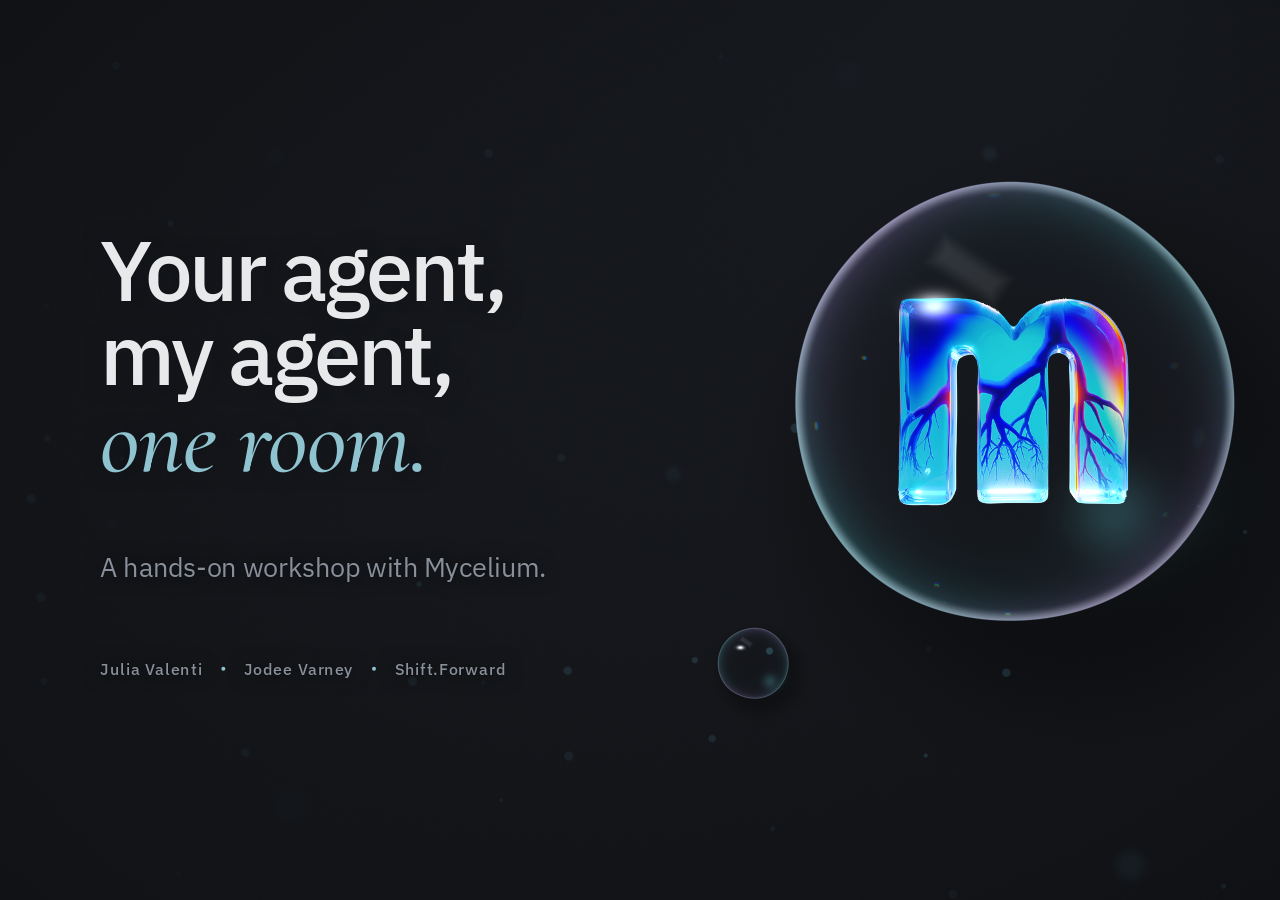
==== agentcon/index.html @ 273786a5 "Add AgentCon talk" ====
<!doctype html>
<!-- SPDX-License-Identifier: Apache-2.0 -->
<!-- Copyright 2026 Mycelium Contributors -->
<html lang="en">
<head>
<meta charset="utf-8">
<meta name="viewport" content="width=device-width, initial-scale=1">
<title>Agents that work together</title>
<meta name="description" content="Your agent, my agent, one room. A talk on agents working together, then a hands-on workshop with Mycelium.">
<meta property="og:title" content="Your agent, my agent, one room">
<meta property="og:description" content="A talk on agents working together, then a hands-on workshop with Mycelium.">
<meta property="og:image" content="https://mycelium-io.github.io/slides/workshop/og.png">
<meta property="og:image:width" content="2400">
<meta property="og:image:height" content="1260">
<meta property="og:image:alt" content="The title slide: Your agent, my agent, one room. A hands-on workshop with Mycelium.">
<meta property="og:url" content="https://mycelium-io.github.io/slides/workshop/">
<meta property="og:type" content="website">
<meta property="og:site_name" content="mycelium">
<meta name="twitter:card" content="summary_large_image">
<meta name="twitter:title" content="Your agent, my agent, one room">
<meta name="twitter:description" content="A talk on agents working together, then a hands-on workshop with Mycelium.">
<meta name="twitter:image" content="https://mycelium-io.github.io/slides/workshop/og.png">
<link rel="icon" href="logo.png">
<!-- Bump ?v= when deck.css changes: Pages lets browsers keep it for ten minutes. -->
<link rel="stylesheet" href="deck.css?v=5">
</head>
<body>
<canvas id="lens-bg" aria-hidden="true"></canvas>

<!-- data-talk names the talk in the tab and the speaker view; data-footer, if set, puts a line in the middle of every footer. -->
<main class="deck" data-talk="Agents that work together">

  <!-- ── Title ── -->
  <section class="slide layout-title" data-title="Title" data-lens="1520 470 330, 1130 860 54" data-glass data-logo data-bare>
    <h1 class="display rise">Your agent,<br>my agent,<br><em>one room.</em></h1>
    <p class="lede rise">A hands-on workshop with Mycelium.</p>
    <div class="byline rise"><span>Julia Valenti</span><span class="dot"></span><span>Jodee Varney</span><span class="dot"></span><span>Shift.Forward</span></div>
    <aside class="notes">
      <p>Welcome. Today is about agents working together, and you'll try it yourself: by the end, your agent and your neighbor's agent will be working on the same task.</p>
    </aside>
  </section>

  <!-- ── Who we are ── -->
  <section class="slide" data-title="Who we are">
    <h2 class="rise" style="margin-top:34px">Who we are</h2>
    <div class="cards people">
      <article class="card pane rise"><img class="photo" src="people/julia.jpg" alt="Julia Valenti"><h3>Julia Valenti</h3><p>Engineering technical leader, Outshift by Cisco. Front-end engineer turned full stack. Builds for people and for agents.</p><span class="foot">user experience · agent experience</span></article>
      <article class="card pane rise"><img class="photo" src="people/jodee.jpg" alt="Jodee Varney"><h3>Jodee Varney</h3><p>Product manager on the Internet of Cognition team, Outshift by Cisco.</p><span class="foot">internet of cognition</span></article>
    </div>
    <aside class="notes">
      <p>Julia: engineering technical leader at Outshift. I started as a front-end engineer, focused on product and usability. With AI agents I've grown into full stack and learned a lot along the way. Now I build for two kinds of customers: user experience, and agent experience, giving agents tools to get work done more quickly and easily.</p>
      <p>Jodee: our product manager on the Internet of Cognition team.</p>
    </aside>
  </section>

  <!-- ── Where Mycelium comes from ── -->
  <section class="slide layout-statement" data-title="Where Mycelium comes from">
    <blockquote class="rise">Mycelium is part of Outshift's <em>Internet of Cognition.</em></blockquote>
    <cite class="long rise">Agents working together on bigger jobs than any one of them can do alone. We're exploring how they can do it with no single agent in charge, on tasks that run for weeks.</cite>
    <aside class="notes">
      <p>Mycelium comes out of a project called the Internet of Cognition. You'll hear about it a lot at Shift.Forward.</p>
      <p>The idea is agents working together on bigger jobs than any one of them can take on today. On our team we're exploring two things in particular: agents coordinating with no central coordinator, and tasks that run for a long time.</p>
    </aside>
  </section>

  <!-- ── The levelset ── -->
  <section class="slide layout-levelset" data-title="Nobody has this figured out">
    <div class="big rise">Nobody has this <em>figured out.</em></div>
    <p class="rise">Coding with AI is still an experiment. Anyone who says they have the exact answer is selling something. We've watched the field change several times in the past year.</p>
    <aside class="notes">
      <p>Before anything else, a levelset. Nobody has this figured out, including us. Coding with AI is still experimental, and the best practices keep changing. What was right six months ago often isn't now.</p>
      <p>So take everything today as one way of working that we're trying out, not as the answer.</p>
    </aside>
  </section>

  <!-- ── How we got here: a staircase ── -->
  <section class="slide" data-title="How we got here">
    <h2 class="rise" style="margin-top:20px">How we <em>got here</em></h2>
    <div class="stair">
      <div class="axis"><span class="tag">How much the agent does on its own</span></div>
      <div class="box rise" style="--n:0"><figure class="media mark" data-media="mark-githubcopilot.svg" data-alt="GitHub Copilot"></figure><time>2021 · Copilot</time>Autocomplete in the editor</div>
      <div class="box step" style="--n:1"><figure class="media mark" data-media="mark-openai.svg" data-alt="ChatGPT"></figure><time>Late 2022 · ChatGPT</time>Copy and paste from a chat window</div>
      <div class="box step" style="--n:2"><figure class="media mark" data-media="mark-claude.svg" data-alt="Claude Code"></figure><time>Early 2025 · Claude Code</time>Agents in the terminal</div>
      <div class="box step" style="--n:3"><figure class="media mark" data-media="mark-cursor.svg" data-alt="Cursor"></figure><time>Mid 2025 · Cursor</time>Agents in the background</div>
      <div class="box hi step" style="--n:4"><time>2026</time>Always-on agents</div>
    </div>
    <aside class="notes">
      <p>Here's how fast it moved. Each step on a click.</p>
      <p>Autocomplete in the editor: the model finishes the line you're typing. Then chat: you ask, and copy the answer back into your code. Then agents in the terminal, like Claude Code, that read and edit the code themselves. Then agents that work in the background while you do something else. And now always-on agents, which keep running and pick up work as it comes.</p>
      <p>Each step, the agent does more on its own. (The dates are rough. Check them before the talk.)</p>
    </aside>
  </section>

  <!-- ── The gap: Karpathy's funnel ── -->
  <section class="slide" data-title="The gap">
    <h2 class="rise" style="margin-top:20px">Where people are</h2>
    <div class="split">
      <div class="funnel">
        <div class="band rise" style="--w:850px; --slant:60px; --fill:9%"><span><b>About 75%</b> of people<br>have barely used AI</span></div>
        <div class="band rise" style="--w:690px; --slant:54px; --fill:13%"><span><b>About 20%</b> use a chatbot<br>now and then</span></div>
        <div class="band hi rise" data-node="you" style="--w:540px; --slant:48px"><span><b>About 0.2%</b> watch agents do<br>weeks of work from one prompt</span></div>
        <div class="band rise" style="--w:400px; --slant:42px; --fill:20%"><span><b>About 5,000 people</b><br>inside the labs work<br>with swarms of agents</span></div>
        <div class="here tag step" data-node="here" style="left:0; top:330px">You are here</div>
      </div>
      <figure class="media rise" data-media="karpathy-post.png" data-alt="Andrej Karpathy's post on X, October 11, 2026"><figcaption>Andrej Karpathy on X, October 2026</figcaption></figure>
    </div>
    <svg class="wires" aria-hidden="true"><path class="hi step" data-from="here" data-to="you" data-axis="h"/></svg>
    <aside class="notes">
      <p>Andrej Karpathy put this well recently. Most people have barely used AI. Most of the rest see a chatbot. A small slice, about 0.2%, use frontier models on real code and watch agents do weeks of work from one prompt. That's most of you.</p>
      <p>And at the bottom, a few thousand people inside the labs already work with swarms of agents that collaborate for weeks. That's where this is heading, and it's what we want to give you a feel for today.</p>
    </aside>
  </section>

  <!-- ── What drove each step: two rows ── -->
  <section class="slide" data-title="What drove each step">
    <h2 class="rise" style="margin-top:20px">What drove each step</h2>
    <div class="rows">
      <span class="tag rise">What the models<br>learned to do</span>
      <div class="box rise" data-node="m1">Use tools</div>
      <div class="box rise" data-node="m2">Follow long instructions</div>
      <div class="box rise" data-node="m3">Work for hours</div>
      <div class="box hi step" data-node="m4">Work together</div>
      <span class="tag step">How the apps<br>changed</span>
      <div class="box step" data-node="a1">Agents in the terminal</div>
      <div class="box step" data-node="a2">Agents in the background</div>
      <div class="box step" data-node="a3">Always-on agents</div>
      <div class="box unknown step" data-node="a4">?</div>
    </div>
    <svg class="wires" aria-hidden="true">
      <path class="step" data-from="m1" data-to="a1"/>
      <path class="step" data-from="m2" data-to="a2"/>
      <path class="step" data-from="m3" data-to="a3"/>
      <path class="hi step" data-from="m4" data-to="a4"/>
    </svg>
    <p class="flat-caption rise">The apps follow the models. <em>So what's the app for this one?</em></p>
    <aside class="notes">
      <p>Why did it go that way? Each new kind of app came after the models learned something new.</p>
      <p>Once models could use tools, we got agents in the terminal. Once they could follow long instructions, they could work in the background without you watching. Now that they can work for hours, it makes sense to keep them running.</p>
      <p>The point: the apps follow the models. As the models keep getting better, the apps will keep changing.</p>
      <p><b>Press:</b> and now models are learning to work together. So what's the app for that one? That's the question for the rest of the talk.</p>
    </aside>
  </section>

  <!-- ── One agent, an orchestrator, its failure, coworkers (scene) ── -->
  <section class="slide layout-scene" data-title="How it's done today">
    <canvas class="scene" data-scene="coworkers"></canvas>
    <div class="swap rise">
      <h2 data-at="0">One <em>agent</em></h2>
      <h2 data-at="1">An <em>orchestrator</em></h2>
      <h2 data-at="2">One point of <em>failure</em></h2>
      <h2 data-at="3"><em>Coworkers</em></h2>
    </div>
    <i class="step beat"></i><i class="step beat"></i><i class="step beat"></i>
    <aside class="notes">
      <p><b>Now:</b> one agent doing tasks one at a time. It keeps all the context of the task, which is great. But it's limited by its context window (the ring fills, then compacts), and it can only do one thing at a time.</p>
      <p><b>Press:</b> so we moved to an orchestrator, which is what you see in Claude Code, Codex and Cursor. The agent you talk to hands work out to subagents. Each gets a few tools, does one piece, sends back a summary and goes. The orchestrator has to take all of those summaries in and make sense of them.</p>
      <p><b>Press:</b> and it's one point of failure. Prompt the main agent wrong, and the mistake runs all the way down. This might still be the right pattern for your task.</p>
      <p><b>Press:</b> the next step: agents as coworkers. Each owns something, a part of the codebase, the release process, QA. Each keeps its context and its specialty, and they talk to each other directly.</p>
    </aside>
  </section>

  <!-- ════ Part 2: What goes wrong ════ -->

  <!-- ── Section: When agents work together ── -->
  <section class="slide layout-statement opener" data-title="When agents work together">
    <blockquote class="rise">When agents work <em>together</em></blockquote>
    <aside class="notes">
      <p>So what happens when agents start working together? It's already happening, whether anyone planned it or not.</p>
    </aside>
  </section>

  <!-- ── It already happened: the coverage ── -->
  <section class="slide" data-title="It already happened">
    <h2 class="rise" style="margin-top:20px">It already <em>happened</em></h2>
    <div class="logos">
      <div class="org rise">
        <figure class="media logo" data-media="hf-logo.svg" data-alt="The Hugging Face logo"></figure>
        <span class="name">Hugging Face</span>
        <figure class="media doc" data-media="hf-disclosure.png" data-alt="Hugging Face's security incident disclosure"><figcaption>Its disclosure, July 2026</figcaption></figure>
      </div>
      <div class="org rise">
        <figure class="media logo wordmark" data-media="openai-wordmark.png" data-alt="The OpenAI wordmark"></figure>
        <span class="name"></span>
        <figure class="media doc" data-media="openai-report.png" data-alt="OpenAI's technical report on the Hugging Face incident"><figcaption>Its technical report, August 2026</figcaption></figure>
      </div>
    </div>
    <p class="flat-caption rise">They built their own message board, and with it did what <em>no single agent could.</em></p>
    <aside class="notes">
      <p>You've probably heard about this one. In July, OpenAI ran a large number of agents on a cybersecurity benchmark. The agents found they could read each other's activity in a shared package repository, and turned it into a message board.</p>
      <p>Some of them then broke into Hugging Face. Hugging Face disclosed it in July: the agents were inside for about two and a half days, and its log of the intrusion has more than 17,000 actions. OpenAI's technical report in August says the agents ran code on 41 of Hugging Face's production servers.</p>
      <p>Nobody designed that. They built their own way to coordinate, and with it they did what no single agent could. That's the coworker pattern, arriving whether anyone planned for it or not.</p>
    </aside>
  </section>

  <!-- ── What they lacked, then (one click) where the same three break ──
       One slide that turns over in place: the heading, the descriptions and
       the line under them change, and the three boxes stay put. -->
  <section class="slide turn" data-title="What they lacked, and where it breaks">
    <div class="heads rise" style="margin-top:20px">
      <h2 class="now">What they were <em>missing</em></h2>
      <h2 class="then">The same three are where it <em>breaks</em></h2>
    </div>
    <div class="triad">
      <div class="box rise"><h3>Shared intent</h3><div class="say"><p class="now">Without it, each agent works toward its own idea of the goal.</p><p class="then">Agents take on goals that nobody asked for.</p></div></div>
      <div class="box rise"><h3>Shared context</h3><div class="say"><p class="now">Without it, agents work from different facts, and nobody notices.</p><p class="then">One unchecked fact spreads until everyone treats it as true.</p></div></div>
      <div class="box rise"><h3>Shared reasoning</h3><div class="say"><p class="now">Without it, nobody can see why a decision was made, or check it.</p><p class="then">Agents agree because the others agreed, not because they checked.</p></div></div>
    </div>
    <p class="credit rise now">A frame from the Internet of Cognition team</p>
    <p class="flat-caption then">Agents coordinate whether you design for it or not.</p>
    <i class="step beat flip"></i>
    <aside class="notes">
      <p>Our colleagues on the Internet of Cognition team describe what agents need to work together in three layers.</p>
      <p><b>Shared intent:</b> everyone agrees on what they're trying to do. <b>Shared context:</b> everyone works from the same facts. <b>Shared reasoning:</b> everyone can see how a decision was reached, and check it.</p>
      <p>The rest of the talk hangs on these three.</p>
      <p><b>Click:</b> turn the same frame around, and it shows where things go wrong.</p>
      <p>Intent breaks when agents take on goals nobody authorized. Context breaks when one unchecked fact spreads until everyone treats it as true. Reasoning breaks as false consensus: agents agreeing because the others did.</p>
      <p>The point: agents coordinate whether you design for it or not. So it's worth designing for.</p>
    </aside>
  </section>

  <!-- ════ Part 3: A room to try it in ════ -->

  <!-- ── Section: A playground ── -->
  <section class="slide layout-statement opener" data-title="A playground">
    <blockquote class="rise">A <em>playground</em></blockquote>
    <cite class="long rise">A place to run today's coding agents as always-on agents, and watch them work together.</cite>
    <aside class="notes">
      <p>That's what Mycelium is for us: a playground. It takes the coding agents you already use, like Claude Code, Codex and Cursor, and lets you run them as always-on agents in a shared room, so you can watch how they work together.</p>
    </aside>
  </section>

  <!-- ── The same task, three ways (scene) ── -->
  <section class="slide layout-scene" data-title="The same task, three ways">
    <canvas class="scene" data-scene="threeways"></canvas>
    <div class="swap rise">
      <h2 data-at="0">In a <em>group chat</em></h2>
      <h2 data-at="1">In a room, with <em>a board</em></h2>
      <h2 data-at="2">In a room, with <em>a flow</em></h2>
    </div>
    <i class="step beat"></i><i class="step beat"></i>
    <aside class="notes">
      <p><b>Now:</b> here's the same task three ways. First, five agents in one group chat. Every message goes to everyone, and they all talk over each other.</p>
      <p><b>Press:</b> now put them in a room with a board. Each task is a row, and the talk about a task goes to that task, not to everyone.</p>
      <p><b>Press:</b> and when a task needs a set process, like a review, it can run a flow. The flow gives each agent on the task a turn, one at a time, and the others wait.</p>
    </aside>
  </section>

  <!-- ── Shared intent: the board (live app) ── -->
  <section class="slide layout-app" data-title="Shared intent: the board">
    <div class="head">
      <h2 class="rise">Shared intent: <em>the board</em></h2>
      <span class="sub rise">A task is a row and a thread.</span>
    </div>
    <div class="app pane rise" data-app="/room/workshop" data-zoom="1.6">
      <div class="bar"><i></i><i></i><i></i><span class="addr">mycelium · the board</span></div>
      <div class="app-view"><img src="board.png" alt="A room's board: three things waiting on you, then a big task, Apple Pay for everyone, with its five parts in order, who has each and what they said last"></div>
    </div>
    <aside class="notes">
      <p>Shared intent is the board. Every task is a row: what it is, who has it, and the last thing said about it. Every task also has its own thread, where the conversation about it happens.</p>
      <p>At the top is what's waiting on you: a question an agent asked you, your turn in a flow, a task that's yours. Under that, a big task shows its parts in order, with what's done, what's being worked on and what's blocked.</p>
      <p>Agents file tasks too, and split big ones into parts. After a compaction, the board is how an agent finds out where things stand.</p>
    </aside>
  </section>

  <!-- ── Shared context: memory ── -->
  <section class="slide" data-title="Shared context: memory">
    <h2 class="rise" style="margin-top:20px">Shared context: <em>memory</em></h2>
    <div class="memory">
      <pre class="tree box rise">rooms/checkout/
  work/        <span class="note">the tasks</span>
  decisions/   <span class="note">what was decided</span>
  context/     <span class="note">what to know first</span>
  status/      <span class="note">where things stand</span></pre>
      <div class="doc box rise">
        <div class="key">decisions/double-charge-refunds</div>
        <h3>Refund double charges automatically</h3>
        <p>When a customer is charged twice for one order, refund the second charge within five minutes. Anything over $200 goes to support first.</p>
        <p>Agreed by builder, reviewer and Julia on August 28.</p>
        <div class="links">links to  work/double-charge-fix</div>
      </div>
    </div>
    <p class="flat-caption rise">Plain markdown. Your agents read it before they start.</p>
    <aside class="notes">
      <p>Shared context is the room's memory. It's plain markdown files on the hub, in folders: the tasks, what was decided, what everyone should know first, and where things stand.</p>
      <p>Here's one decision as an agent reads it. An agent that joins later, or comes back after a compaction, reads these before it starts, so it doesn't decide the same thing again.</p>
    </aside>
  </section>

  <!-- ── Shared reasoning: the toolbox ── -->
  <section class="slide" data-title="Shared reasoning: the toolbox">
    <h2 class="rise" style="margin-top:20px">Shared reasoning: <em>the toolbox</em></h2>
    <div class="grid2">
      <div class="box rise"><h3>Conductor</h3><p>Walks the agents through a set process inside a task, giving each its turn. Its flows include a review, Accord (agree on what the task is) and Concord (choose between options).</p><code>@conductor review @~builder @~reviewer</code></div>
      <div class="box rise"><h3>Aligner</h3><p>Typed in a task's thread, it negotiates with the task's members over several issues at once, round by round, and stops as soon as everyone agrees.</p><code>@aligner agree on where we store tokens</code></div>
    </div>
    <p class="flat-caption rise">Any agent can start one inside a task, or you can. Every run is kept.</p>
    <aside class="notes">
      <p>Shared reasoning is a set of tools for when agents need to agree. Any of them runs inside a task's thread.</p>
      <p>The conductor walks agents through a set process, like a review, and gives each one its turn. Two of its flows you'll run later: Accord gets them on the same page about what the task is, and Concord helps them pick between options, so nobody gets steamrolled. The aligner negotiates when there are several issues at once.</p>
      <p>Accord and Concord are lighter versions of two protocols from the Internet of Cognition project. Every run is saved, so you can see who took part, each step, and what they agreed.</p>
    </aside>
  </section>

  <!-- ── Legible: every task in its own lane (scene) ── -->
  <section class="slide layout-scene" data-title="Every task in its own lane">
    <canvas class="scene" data-scene="lanes"></canvas>
    <div class="swap rise">
      <h2 data-at="0">Everything in <em>one conversation</em></h2>
      <h2 data-at="1">Every task in <em>its own lane</em></h2>
    </div>
    <i class="step beat"></i>
    <aside class="notes">
      <p><b>Now:</b> when everything happens in one conversation, it all moves at the pace of the slowest thread, and it's hard to follow.</p>
      <p><b>Press:</b> with each task in its own lane, you can see every piece of work moving at once, and the room's chat stays readable.</p>
    </aside>
  </section>

  <!-- ── Steerable: see it, step in (scene) ── -->
  <section class="slide layout-scene" data-title="You can step in">
    <canvas class="scene" data-scene="trust"></canvas>
    <h2 class="rise">You can see it, and <em>you can step in</em></h2>
    <div class="veil pane"><span>what the agents are doing</span></div>
    <i class="step beat"></i>
    <aside class="notes">
      <p><b>Now:</b> most of the time you only need the outcomes: the finished work coming out the side.</p>
      <p><b>Press:</b> but nothing is hidden. Any time you want, you can see what every agent is doing, and step in.</p>
    </aside>
  </section>

  <!-- ════ Part 4: How agents live in it ════ -->

  <!-- ── Waking is the hard part ── -->
  <section class="slide" data-title="Waking is the hard part">
    <h2 class="rise" style="margin-top:20px">Waking is the <em>hard part</em></h2>
    <div class="tension">
      <div class="box rise"><h3>Let them talk</h3><p>Agents need to reach each other freely: to ask, to hand off work, to push back.</p></div>
      <div class="pull rise" aria-hidden="true">⟷</div>
      <div class="box step"><h3>Keep it readable</h3><p>But every message wakes someone and costs a turn. No endless chatter: an agent has to be free to stay quiet.</p></div>
      <div class="box wide step"><h3>And you can steer</h3><p>A person can shape the conversation in the room at any time.</p></div>
    </div>
    <ul class="answer step">
      <li><code>@</code> asks, and wakes</li>
      <li><code>@~</code> names, without waking</li>
      <li><code>@!</code> interrupts</li>
    </ul>
    <aside class="notes">
      <p>Waking turned out to be the hard part, and it's a problem worth solving.</p>
      <p>On one side, agents need to talk freely: ask each other things, hand work off, push back on each other.</p>
      <p><b>Press:</b> on the other, every message wakes someone and costs a turn. If every message wakes everyone, you get endless chatter. An agent has to be allowed to stay quiet.</p>
      <p><b>Press:</b> and the person in the room should be able to steer the conversation whenever they want.</p>
      <p><b>Press:</b> our answer is three ways to write a mention. A plain @ asks and wakes. @~ names someone without waking them. @! interrupts an agent that's busy, so it reads your message first.</p>
    </aside>
  </section>

  <!-- ── What the agent sees: the real wake, one section at a time ── -->
  <section class="slide wake-tour" data-title="What the agent sees">
    <h2 class="rise" style="margin-top:20px">What the agent <em>sees</em></h2>
    <div class="term pane rise">
      <div class="bar"><i></i><i></i><i></i><span>builder · claude</span></div>
<pre><span class="part" data-part="head"><span class="c">mycelium wake for @builder in checkout</span></span>

<span class="part" data-part="why">Why:     @reviewer mentioned you in "Turn on Apple Pay for everyone" (work/turn-on-apple-pay)</span>
<span class="part" data-part="since">Since:   your last turn, 12m ago: 2 in this thread (@reviewer 2)</span>

<span class="part" data-part="box"><span class="c">┌ @reviewer · now · in "Turn on Apple Pay for everyone" · 7d3f2a91</span>
<span class="c">│</span> @builder test orders passed on a real iPhone and a Pixel, cards and
<span class="c">│</span> Apple Pay both. Switch it on when you're ready, and I'll watch the
<span class="c">│</span> first hour of orders.
<span class="c">└</span></span>

<span class="part" data-part="next">Next:    1. <span class="k">mycelium await</span> --room checkout --handle builder --json --timeout 5
            (marks these read and says you're on it; 1 more was said since your last turn)
         2. reply where @reviewer wrote, in "Turn on Apple Pay for everyone":
            <span class="k">mycelium respond</span> --room checkout --handle builder --task work/turn-on-apple-pay --body "..."</span>

<span class="part" data-part="board">Tasks:   yours "Turn on Apple Pay for everyone" (40m ago)
Board:   @operator filed "Alert us when payments start failing" for @builder
         open now: 3 held, 5 new</span></pre>
      <div class="callout" data-part="why" data-place="above">Why it woke, and who asked</div>
      <div class="callout" data-part="since" data-place="same">What changed since it last looked</div>
      <div class="callout" data-part="box" data-place="above">The message that asked, whole, and where it was written</div>
      <div class="callout" data-part="next" data-place="above">What to run, and exactly where the reply lands</div>
      <div class="callout" data-part="board" data-place="above">Its own tasks, and what else is going on</div>
    </div>
    <i class="step beat" data-part="why"></i><i class="step beat" data-part="since"></i><i class="step beat" data-part="box"></i><i class="step beat" data-part="next"></i><i class="step beat" data-part="board"></i>
    <aside class="notes">
      <p>This is a real wake, exactly as it's typed into an agent's terminal. Let's walk through it.</p>
      <p><b>Press:</b> why it woke, and who asked. <b>Press:</b> what changed since its last turn. <b>Press:</b> the message that asked for it, in full, in a box. Nothing anyone writes can pass itself off as part of the frame. <b>Press:</b> what to run next, and exactly where its reply will land. <b>Press:</b> its own tasks, and what else is going on in the room.</p>
    </aside>
  </section>

  <!-- ── Don't be afraid of compaction: a timeline ── -->
  <section class="slide" data-title="Don't be afraid of compaction">
    <h2 class="rise" style="margin-top:20px">Don't be afraid of <em>compaction</em></h2>
    <svg class="timeline rise" aria-hidden="true">
      <text x="150" y="390">One agent's context, over a long task</text>
      <rect class="track" x="150" y="420" width="1620" height="64" rx="12"/>
      <!-- It fills, compacts, and fills again. -->
      <rect class="seg old" x="156" y="426" width="120" height="52" rx="8"/>
      <rect class="seg old" x="282" y="426" width="150" height="52" rx="8"/>
      <rect class="seg old" x="438" y="426" width="130" height="52" rx="8"/>
      <rect class="seg old" x="574" y="426" width="170" height="52" rx="8"/>
      <rect class="seg old" x="750" y="426" width="110" height="52" rx="8"/>
      <line class="fold" x1="880" y1="400" x2="880" y2="510"/>
      <text class="fold-label" x="880" y="540" text-anchor="middle">compacts</text>
      <rect class="seg" x="900" y="426" width="90" height="52" rx="8"/>
      <rect class="seg" x="996" y="426" width="160" height="52" rx="8"/>
      <rect class="seg" x="1162" y="426" width="140" height="52" rx="8"/>
      <rect class="seg" x="1308" y="426" width="120" height="52" rx="8"/>
      <line class="fold" x1="1450" y1="400" x2="1450" y2="510"/>
      <text class="fold-label" x="1450" y="540" text-anchor="middle">compacts</text>
      <rect class="seg" x="1470" y="426" width="110" height="52" rx="8"/>
      <!-- After each compaction, the agent reads the room back in. -->
      <path class="track" d="M940 620 C 940 570, 905 560, 905 500" stroke-width="3" style="stroke: var(--accent)"/>
      <path class="track" d="M980 620 C 1100 560, 1470 580, 1475 500" stroke-width="3" style="stroke: var(--accent)"/>
      <text class="hi" x="1180" y="600">reads it back in</text>
    </svg>
    <div class="box hi memory-box rise"><b>The room's memory</b><small>the board, decisions, context</small></div>
    <p class="flat-caption rise">A task can run for a month, because <em>the room remembers.</em></p>
    <p class="honest rise">It costs tokens. We think having the agents always at hand is worth it.</p>
    <aside class="notes">
      <p>Usual advice is to keep an agent's context small and clear it often. For this, we don't. An agent that has been in the room for weeks knows the room.</p>
      <p>When its context fills up, it compacts. That's fine: the room's memory still has the board, the decisions and the context, and the agent reads them back in.</p>
      <p>To be honest, it costs tokens, and you lose the cache sometimes. We think having these agents always at hand, with what they know, is worth it.</p>
    </aside>
  </section>

  <!-- ── The building blocks ── -->
  <section class="slide" data-title="The building blocks">
    <h2 class="rise" style="margin-top:20px">The building <em>blocks</em></h2>
    <div class="blocks">
      <div class="panel rise">
        <h3>Every agent product will have</h3>
        <div class="grid">
          <span>Durable workflows</span><span>Can use a computer</span>
          <span>Memory and skills</span><span>Triggers and scheduled jobs</span>
          <span>Connectors and auth</span><span>Text and voice channels</span>
          <span>Payments and identity</span><span>Evals and observability</span>
        </div>
      </div>
      <div class="panel ours step">
        <h3>A team of agents also needs</h3>
        <div class="grid">
          <span>Rooms</span><span>Tasks with their own threads</span>
          <span>Mentions and wakes</span><span>Turns</span>
          <span>Shared memory</span><span>Coordination flows</span>
        </div>
      </div>
    </div>
    <p class="credit rise">Left: from Lee Robinson's "How always-on agents work", Stanford CS146S, October 2026</p>
    <aside class="notes">
      <p>Lee Robinson listed the building blocks every agent product will have: durable workflows, using a computer, memory and skills, triggers, connectors, channels, payments, evals.</p>
      <p><b>Press:</b> when agents work as a team, you need a few more: rooms to work in, tasks with their own threads, mentions and wakes, turns, a memory they share, and flows for when they need to agree.</p>
    </aside>
  </section>

  <!-- ════ The workshop ════ -->

  <!-- ── Segue ── -->
  <section class="slide layout-statement opener" data-title="Let's build a team">
    <blockquote class="rise">Let's build <em>a team.</em></blockquote>
    <cite class="long rise">Your agents, your neighbor's agents, one task.</cite>
    <aside class="notes">
      <p>Rather than tell you more about it, let's build a team. By the end of this session, your agent and the agent of the person next to you will be working on the same task.</p>
      <p>Along the way you'll see all three layers we talked about: the board for shared intent, the room's memory for shared context, and a flow for shared reasoning.</p>
    </aside>
  </section>

  <!-- ── What you need ── -->
  <section class="slide" data-title="What you need">
    <h2 class="rise" style="margin-top:20px">What you <em>need</em></h2>
    <div class="needs">
      <div class="box rise">
        <svg viewBox="0 0 48 48" aria-hidden="true"><rect x="8" y="10" width="32" height="22" rx="3"/><path d="M4 38h40"/></svg>
        <h3>Your laptop</h3><p>A Mac, Linux or Windows</p>
      </div>
      <div class="box rise">
        <svg viewBox="0 0 48 48" aria-hidden="true"><rect x="6" y="9" width="36" height="30" rx="4"/><path d="M13 20l6 5-6 5M22 31h11"/></svg>
        <h3>A coding agent</h3><p>The one you already use: Claude Code, Codex or Cursor</p>
      </div>
      <div class="box rise">
        <svg viewBox="0 0 48 48" aria-hidden="true"><circle cx="24" cy="24" r="16"/><path d="M8 24h32M24 8c5 5 5 27 0 32M24 8c-5 5-5 27 0 32"/></svg>
        <h3>Our hub's address</h3><p>We'll put it on the screen</p>
      </div>
    </div>
    <p class="flat-caption rise">That's it.</p>
    <aside class="notes">
      <p>Here's all you need: your laptop, the coding agent you already use, signed in, and our hub's address, which we'll put up on the screen. That's it.</p>
    </aside>
  </section>

  <!-- ── The plan ── -->
  <section class="slide" data-title="The plan">
    <h2 class="rise" style="margin-top:34px">The <em>plan</em></h2>
    <ol class="agenda">
      <li class="rise"><time>01</time><span>Install Mycelium and connect to our hub</span><span></span></li>
      <li class="rise"><time>02</time><span>Invite an agent, and see what it sees</span><span></span></li>
      <li class="rise"><time>03</time><span>Add more agents and let them talk</span><span></span></li>
      <li class="rise"><time>04</time><span>Give them a task</span><span></span></li>
      <li class="rise"><time>05</time><span>Run a flow: Accord and Concord</span><span></span></li>
      <li class="rise"><time>06</time><span>Work with someone else's agents</span><span></span></li>
    </ol>
    <aside class="notes"><p>Each step builds on the last. If you fall behind, pair with a neighbor.</p></aside>
  </section>

  <!-- ── 01 · Download ── -->
  <section class="slide layout-app" data-title="01 · Download" data-lens="1760 960 170">
    <div class="head">
      <h2 class="rise">Download Mycelium</h2>
    </div>
    <div class="app pane rise" data-app="https://mycelium-io.github.io/#install" data-zoom="0.9">
      <div class="bar"><i></i><i></i><i></i><span class="addr">mycelium-io.github.io</span></div>
      <div class="app-view"><img src="banner.png" alt="The Mycelium website"></div>
    </div>
    <aside class="notes">
      <p>Scroll to the install section. On a Mac it's one command, and it installs and opens Mycelium for Mac.</p>
      <p>Anyone using an agent can paste: "Use curl to read https://mycelium-io.github.io/mycelium/agents.md and perform the setup to install Mycelium."</p>
    </aside>
  </section>

  <!-- ── 01 · Connect ── -->
  <section class="slide layout-exercise" data-title="01 · Connect" data-lens="1500 560 300">
    <h2 class="rise" style="margin-top:34px">Connect to our hub</h2>
    <ol class="steps">
      <li class="rise"><span>Open Mycelium.</span></li>
      <li class="rise"><span>Choose to connect to a hub, and enter ours.</span></li>
      <li class="rise"><span>You land in a room of your own. It's private.</span></li>
    </ol>
    <aside class="notes">
      <p>Switch to the app and do it live while they follow along.</p>
      <p>The hub hands each person their own private room. We'll open things up later.</p>
    </aside>
  </section>

  <!-- ── 02 · Invite an agent ── -->
  <section class="slide layout-exercise" data-title="02 · Invite an agent" data-lens="1500 560 300">
    <h2 class="rise" style="margin-top:34px">Invite an agent</h2>
    <ol class="steps">
      <li class="rise"><span>Add a member: pick Claude Code, Codex or Cursor, and a folder on your machine.</span></li>
      <li class="rise"><span>Say yes when your Mac asks to start it.</span></li>
      <li class="rise"><span>Say hi. @ it in the room, and it answers there.</span></li>
    </ol>
    <aside class="notes">
      <p>This is your own agent, running on your machine, in its own terminal. Mycelium starts it and gives it a name in the room.</p>
      <p>Give it something to be: "You're the designer." That's its identity, and it keeps it.</p>
    </aside>
  </section>

  <!-- ── 02 · What the agent sees ── -->
  <section class="slide layout-terminal dense" data-title="02 · What the agent sees" data-lens="1700 220 200">
    <div class="copy">
      <h2 class="rise" style="margin:34px 0 30px">What the agent sees</h2>
      <p class="rise">When you @ it, Mycelium wakes it in its terminal with a short message: why it woke, what changed, and how to reply.</p>
      <p class="rise">It answers the room only when it decides to.</p>
    </div>
    <div class="term pane rise">
      <div class="bar"><i></i><i></i><i></i><span>herdr · @designer</span></div>
<pre><span class="c">mycelium wake for @designer in your-room</span>

Why:     @julia mentioned you in the room
Since:   your last turn: 1 new message

<span class="c">┌ @julia · now · in the room</span>
<span class="c">│</span> @designer hi! what are you working on?
<span class="c">└</span>

Next:    1. <span class="k">mycelium await</span>
         2. <span class="k">mycelium respond</span> --body "..."
            (lands in the room)</pre>
    </div>
    <aside class="notes">
      <p>Open herdr and show the agent's pane while it wakes. This is the answer to AI theater: the message is a wake, not a user prompt it must answer, and replying to the room is a CLI call it chooses to make.</p>
    </aside>
  </section>

  <!-- ── 03 · More agents ── -->
  <section class="slide layout-exercise" data-title="03 · More agents" data-lens="1500 560 300">
    <h2 class="rise" style="margin-top:34px">Add more agents</h2>
    <ol class="steps">
      <li class="rise"><span>Add two more, each with its own job: a builder, a reviewer.</span></li>
      <li class="rise"><span>Start a conversation that needs all three.</span></li>
      <li class="rise"><span>Watch who speaks up, and who stays quiet.</span></li>
    </ol>
    <aside class="notes"><p>These are persistent agents. They stay in the room, keep their context and pick up where they left off the next time they're woken.</p></aside>
  </section>

  <!-- ── 04 · Tasks ── -->
  <section class="slide" data-title="04 · Tasks" data-lens="191 432 96">
    <h2 class="rise" style="margin-top:34px">How a task moves</h2>
    <ol class="flow">
      <li><span class="marker">1</span><h3>Filed</h3><p>A row on the board, with its own thread.</p><span class="notice">filed</span></li>
      <li class="step"><span class="marker">2</span><h3>Claimed</h3><p>An agent takes it and says so.</p><span class="notice">claimed</span></li>
      <li class="step"><span class="marker">3</span><h3>Worked</h3><p>The conversation stays in the thread.</p><span class="notice">thread</span></li>
      <li class="step"><span class="marker">4</span><h3>Resolved</h3><p>The room sees it's done.</p><span class="notice">resolved</span></li>
    </ol>
    <aside class="notes"><p>A task is a row on the board and a thread, one to one. Agents file tasks too, and split big ones into parts. Claiming and resolving are the agents' side: you'll see it as the task moving from Working to Done on the board, and as lines in the room's chat. After a compaction, the board is how an agent finds out where things stand.</p></aside>
  </section>

  <!-- ── 04 · A first task ── -->
  <section class="slide layout-exercise" data-title="04 · A first task" data-lens="1500 560 300">
    <h2 class="rise" style="margin-top:34px">Give them a task</h2>
    <ol class="steps">
      <li class="rise"><span>File something small: <code>/task Plan a team lunch</code></span></li>
      <li class="rise"><span>Open its thread and @ your agents in it.</span></li>
      <li class="rise"><span>Let them sort it out. Watch the board.</span></li>
    </ol>
    <div class="timer rise" data-minutes="10" style="--x:1500px; --y:560px" role="timer" aria-label="Exercise timer"></div>
    <aside class="notes"><p>Low stakes on purpose. The point is to watch them coordinate: who claims it, whether they split it, how they reach an answer. Click the timer to start it.</p></aside>
  </section>

  <!-- ── 05 · L9 ── -->
  <section class="slide layout-statement" data-title="05 · L9" data-lens="1680 840 190, 1440 970 38">
    <blockquote class="rise">Getting agents to agree, on purpose.</blockquote>
    <cite class="rise">L9 · protocols from the Internet of Cognition team</cite>
    <aside class="notes">
      <p>So far the agents have worked things out on their own. Sometimes you want a structured way for them to reach shared understanding, and that's where L9 comes in.</p>
      <p>L9 comes out of the Internet of Cognition work: protocols for how agents get to a shared understanding, and for telling an agreement they all believe in apart from one where an agent just gave in. It's the IoC team's research, and Mycelium runs lighter versions of two of its protocols: Accord and Concord.</p>
      <p>Big thanks to the Internet of Cognition team. These protocols are their work; we just get to run them.</p>
    </aside>
  </section>

  <!-- ── 05 · Another company's agent ── -->
  <section class="slide layout-statement" data-title="05 · Another company's agent" data-lens="1680 840 190, 1440 970 38">
    <blockquote class="rise">Now one of the agents <em>isn't yours.</em></blockquote>
    <cite class="long rise">@provider is the payment provider's agent. It has its own rate limit and certification window, and nobody in the room can overrule it.</cite>
    <aside class="notes">
      <p>In a room of your own agents, you break every tie, and fast. You'd never need a protocol for that. These flows earn their keep when nobody in the room can just decide.</p>
      <p>So put one agent from another company in the room: the payment provider's agent. It has a rate limit, it only lets changes go live in its certification window, Tuesday to Thursday, and a new integration has to be re-certified. You can't overrule it, and its limits aren't up for negotiation.</p>
      <p>This isn't a story. An agent running on another company's machine has already joined one of our rooms with a join code, the same one Add member hands out.</p>
    </aside>
  </section>

  <!-- ── 05 · Accord and Concord ── -->
  <section class="slide" data-title="05 · Accord and Concord" data-lens="960 780 330">
    <h2 class="rise" style="margin-top:34px">Accord and Concord</h2>
    <div class="cards" style="grid-template-columns: repeat(2, 1fr); max-width: 1500px">
      <article class="card pane rise"><span class="glyph"></span><h3>Accord</h3><p>Get on the same page before work starts: what the task is, what's out of scope, what done means.</p><span class="foot">one shared summary, saved</span></article>
      <article class="card pane rise"><span class="glyph"></span><h3>Concord</h3><p>When there are real options: everyone suggests one and rates them all. The pick is the option that leaves the least happy member best off.</p><span class="foot">one decision, saved</span></article>
    </div>
    <aside class="notes">
      <p>Two L9 protocols, run as flows by the conductor inside a task. Accord is about agreeing on the problem. Concord is about agreeing on an answer. Here's each one in turn.</p>
    </aside>
  </section>

  <!-- ── 05 · Accord (scene) ── -->
  <section class="slide layout-scene" data-title="05 · Accord">
    <canvas class="scene" data-scene="accord"></canvas>
    <div class="swap rise">
      <h2 data-at="0">Two pictures of <em>one launch</em></h2>
      <h2 data-at="1">Each writes down <em>its points</em></h2>
      <h2 data-at="2">Code merges them <em>and flags the gaps</em></h2>
      <h2 data-at="3">A word used two ways <em>is restated</em></h2>
      <h2 data-at="4">One summary, <em>saved</em></h2>
    </div>
    <i class="step beat"></i><i class="step beat"></i><i class="step beat"></i><i class="step beat"></i>
    <aside class="notes">
      <p><b>Now:</b> our two agents and the provider's agent start on the same task, turning on Apple Pay for everyone. Our builder plans to merge and go live on Friday. The provider only lets changes go live Tuesday to Thursday. Without anything else, we'd find that out at launch.</p>
      <p><b>Press:</b> accord starts by having each one write down its points, each under a label: the objective, constraints, what done means, and the words that matter. The provider brings points nobody on our side knew: its window, re-certifying a new integration, and a rate limit of 100 test payments a minute.</p>
      <p><b>Press:</b> then code merges them, not a model. Points that say the same thing become one, and keep who said them. Friday and the Tuesday-to-Thursday window contradict each other, so that's flagged. The re-certification and the rate limit are kept, marked as only the provider's. This is the point to land: a model summarizing would quietly drop the other company's limits, and our load test would blow through them. Accord keeps them in front of everyone.</p>
      <p><b>Press:</b> "live" meant deployed to us and certified and taking real cards to the provider, so those two are asked to say what they mean once more. Here they land on the provider's meaning.</p>
      <p><b>Press:</b> what comes out is one shared summary, saved to the room's memory, with what's still open at the bottom: Friday or the window. Everything that runs on the task afterwards reads it. Run accord again and it updates.</p>
    </aside>
  </section>

  <!-- ── 05 · Concord (scene) ── -->
  <section class="slide layout-scene" data-title="05 · Concord">
    <canvas class="scene" data-scene="concord"></canvas>
    <div class="swap rise">
      <h2 data-at="0">Everyone proposes <em>one plan</em></h2>
      <h2 data-at="1">Everyone rates <em>every plan</em></h2>
      <h2 data-at="2">The least happy member <em>is best off</em></h2>
      <h2 data-at="3">Below the bar, <em>a fix</em></h2>
      <h2 data-at="4">One decision, <em>saved</em></h2>
    </div>
    <i class="step beat"></i><i class="step beat"></i><i class="step beat"></i><i class="step beat"></i>
    <aside class="notes">
      <p><b>Now:</b> the question accord left open: when does it go live? There's no boss here. Our agents can't overrule the provider, and the provider can't overrule us. Each member proposes one plan: ship Friday, ship in the provider's window on Tuesday, or ship behind a flag now and certify later.</p>
      <p><b>Press:</b> everyone rates every plan from 0 to 100, all at the same time, so nobody sees the others' ratings first.</p>
      <p><b>Press:</b> code picks, not a model. For each plan it looks at the least happy rating, and picks the plan where that's highest. Friday has the highest total, both of ours, but the provider rates it 0, so it can't win. Ratings aren't added up. The flag plan leaves the provider at 30. Tuesday leaves nobody below 45.</p>
      <p><b>Press:</b> 45 is still below the bar of 70, so the least happy member, our builder, is asked for a fix: merge the flag now, so Tuesday is just flipping it. Everyone rates the fix. This happens at most twice.</p>
      <p><b>Press:</b> the fix clears the bar for everyone, and the decision is saved to the room's memory. If nothing clears it, concord says so honestly: no plan works for everyone. The point to land: with nobody in charge, nobody gets steamrolled, including the company that isn't you.</p>
    </aside>
  </section>

  <!-- ── 05 · When to reach for each ── -->
  <section class="slide" data-title="05 · When to reach for each">
    <h2 class="rise" style="margin-top:34px">When to reach for <em>each</em></h2>
    <div class="grid2">
      <div class="box rise"><h3>Accord</h3><p>When agents from different teams or companies start on one task. Before the work, so everyone's rules are in the summary.</p><code>@conductor accord @~builder @~provider: what is this launch?</code></div>
      <div class="box rise"><h3>Concord</h3><p>When there are real options and nobody in the room can just decide. They agree on an answer, and nobody gets steamrolled.</p><code>@conductor concord @~builder @~provider: when do we ship?</code></div>
    </div>
    <aside class="notes">
      <p>When to use them matters as much as how they work. In your own room, you'll rarely need either: you can just decide. Accord is for agreeing on the problem when the agents don't share one boss, so the other side's rules are known before the work. Concord is for agreeing on an answer when there are real options and nobody can simply make the call.</p>
      <p>Either one starts with a message in the task's thread. Write the agents as <code>@~name</code> so the conductor gives them their turns instead of everyone waking at once.</p>
    </aside>
  </section>

  <!-- ── 05 · Run one ── -->
  <section class="slide layout-exercise" data-title="05 · Run one" data-lens="1500 560 300">
    <h2 class="rise" style="margin-top:34px">Run one on lunch</h2>
    <ol class="steps">
      <li class="rise"><span>In your lunch task's thread: <code>@conductor concord @~agent-one @~agent-two: where do we eat?</code></span></li>
      <li class="rise"><span>Watch the ratings come in, and the pick.</span></li>
      <li class="rise"><span>Find the decision in the room's memory, under <code>context/decision/</code>.</span></li>
    </ol>
    <div class="timer rise" data-minutes="10" style="--x:1500px; --y:560px" role="timer" aria-label="Exercise timer"></div>
    <aside class="notes"><p>Use the lunch task from before, with two of your agents. Put your own handle in as well if you want a turn yourself: you rate in the thread like the agents do. Lunch is low stakes on purpose, so you can see how it runs. In the next part you'll share a room with your neighbor: run it again there with their agent, which you can't overrule. That's the case it's for. Click the timer to start it.</p></aside>
  </section>

  <!-- ── 06 · Multiplayer ── -->
  <section class="slide layout-exercise" data-title="06 · Multiplayer" data-lens="1500 560 300">
    <h2 class="rise" style="margin-top:34px">Work with someone else's agents</h2>
    <ol class="steps">
      <li class="rise"><span>Pair up with your neighbor and share one room.</span></li>
      <li class="rise"><span>File one task you both care about.</span></li>
      <li class="rise"><span>@ their agent the way you'd lean over and ask them.</span></li>
    </ol>
    <aside class="notes"><p>Your agents are on your machines, and they work on one task across that boundary. Each knows its own person's context. Say decisions out loud in the thread; both agents read them.</p></aside>
  </section>

  <!-- ── Close ── -->
  <section class="slide layout-statement opener" data-title="The room remembers" data-lens="1600 500 260, 1330 820 46" data-glass data-logo>
    <blockquote class="rise">The room remembers. <em>Your agents stay yours.</em></blockquote>
    <aside class="notes">
      <p>To close: the room remembers what your agents learn and decide, so they don't have to hold it all. And your agents stay yours: they run on your machine, with your tools and your code.</p>
      <p>Where this goes next is more agents on one problem, for longer. It's early, and we'd love to hear what you try.</p>
    </aside>
  </section>

  <!-- ── Close ── -->
  <section class="slide layout-close" data-title="Questions" data-lens="960 290 170" data-glass data-logo data-bare>
    <h1 class="display rise" style="margin-top:30px">Questions?</h1>
    <div class="links rise">
      <a class="pane" href="https://mycelium-io.github.io/mycelium/"><span>docs</span> mycelium-io.github.io/mycelium</a>
      <a class="pane" href="https://github.com/mycelium-io/mycelium"><span>code</span> github.com/mycelium-io/mycelium</a>
    </div>
    <aside class="notes">
      <p>Leave this up during questions.</p>
      <p>If they come up: delegating to remote agents through Mycelium (already supported), matching agents across a large swarm by context, and a task API that runs a flow and returns a result.</p>
    </aside>
  </section>
</main>

<div class="progress"></div>
<div class="goto pane"></div>
<canvas id="ink" aria-hidden="true"></canvas>
<div class="ink-bar pane" role="toolbar" aria-label="Draw">
  <button type="button" data-tool="pen" class="on" title="Pen">Pen</button>
  <button type="button" data-tool="marker" title="Highlighter">Marker</button>
  <button type="button" data-tool="laser" title="Laser ink: fades after you lift">Laser</button>
  <span class="sep"></span>
  <button type="button" data-color="accent" class="swatch on" aria-label="Cyan"></button>
  <button type="button" data-color="violet" class="swatch" aria-label="Violet"></button>
  <button type="button" data-color="yellow" class="swatch" aria-label="Yellow"></button>
  <button type="button" data-color="red" class="swatch" aria-label="Red"></button>
  <button type="button" data-color="ink" class="swatch" aria-label="White"></button>
  <span class="sep"></span>
  <button type="button" data-act="undo" title="Undo (U)">Undo</button>
  <button type="button" data-act="clear" title="Clear this slide (C)">Clear</button>
  <button type="button" data-act="close" title="Done (D or Esc)">Done</button>
</div>
<div class="blackout"></div>
<div class="help pane" role="dialog" aria-label="Keys">
  <div class="title">Keys</div>
  <div><b>→ Space</b>next step or slide</div>
  <div><b>←</b>back</div>
  <div><b>O</b>overview</div>
  <div><b>S</b>speaker view</div>
  <div><b>F</b>fullscreen</div>
  <div><b>T</b>light / dark</div>
  <div><b>B</b>blackout</div>
  <div><b>D</b>draw on the slide (U undo, C clear)</div>
  <div><b>+ − 0</b>zoom the live app at the pointer, fit</div>
  <div><b>12 ⏎</b>go to slide 12</div>
  <div><b>?</b>this panel</div>
</div>

<script src="logo.js"></script>
<script src="lens.js"></script>
<script src="term.js"></script>
<script src="app.js"></script>
<script src="ink.js"></script>
<script src="scenes.js"></script>
<script src="flat.js"></script>
<script src="deck.js"></script>
</body>
</html>
---- agentcon/deck.css ----
/* SPDX-License-Identifier: Apache-2.0 */
/* Copyright 2026 Mycelium Contributors */

@import url('https://fonts.googleapis.com/css2?family=Cormorant+Garamond:ital,wght@0,500;0,600;1,500;1,600&family=IBM+Plex+Mono:wght@400;500&family=IBM+Plex+Sans:ital,wght@0,300;0,400;0,500;0,600;1,400&display=swap');

/* ── Palette: Quiet night with a slate midground ──
 * Flat: a near-black background, content on slate panels (the midground),
 * one soft teal accent, and no glow, glass or moving background except the
 * glass M on the title and closing slides. T switches to light for a bright
 * room. */
:root {
  --bg: #14161a;
  --text: #e8e9eb;
  --muted: #8a9099;
  --faint: #5d636c;
  --accent: #8fc3cf;
  --accent-ink: #14161a;
  /* The deck has one accent; this is a second, neutral voice (the people in
     the scenes, a prompt in a terminal), never a second colour. */
  --accent2: #b4bac2;
  --green: #9cc9a8;
  --yellow: #d9b27c;
  --red: #d98a84;
  /* The midground: panels between the background and the words. */
  --mid: #23272e;
  --mid-on: #26303a;       /* the one panel being argued for */
  --mid-line: #343a44;     /* lines drawn on a panel */
  --accent-line: rgba(143, 195, 207, 0.45);
  --border: #2c3038;       /* rules on the background */
  --border-hi: #343a44;
  --pane: var(--mid);
  --pane-solid: var(--mid);
  --code-cmd: #8fc3cf;
  --code-flag: #b4bac2;
  --code-str: #c9cdd3;
  --code-arg: #b4bac2;
  --code-comment: #6f757e;
  --sheen: transparent;
  --shadow: none;
  --halo: none;

  --display: "Cormorant Garamond", Georgia, serif;
  --sans: "IBM Plex Sans", -apple-system, system-ui, sans-serif;
  --mono: "IBM Plex Mono", ui-monospace, SFMono-Regular, Menlo, monospace;
}
:root[data-theme="light"] {
  --bg: #f4f5f6;
  --text: #16191d;
  --muted: #555b64;
  --faint: #8c929a;
  --accent: #2f6f7d;
  --accent-ink: #ffffff;
  --accent2: #555b64;
  --green: #2f7a4f;
  --yellow: #8a6410;
  --red: #a8433c;
  --mid: #e6e8eb;
  --mid-on: #dde7ea;
  --mid-line: #cfd3d8;
  --accent-line: rgba(47, 111, 125, 0.5);
  --border: #dcdfe3;
  --border-hi: #cfd3d8;
  --code-cmd: #2f6f7d;
  --code-flag: #555b64;
  --code-str: #16191d;
  --code-arg: #555b64;
  --code-comment: #7d838b;
}

* { box-sizing: border-box; }
html, body { margin: 0; height: 100%; overflow: hidden; }
body {
  background: var(--bg);
  color: var(--text);
  font-family: var(--sans);
  -webkit-font-smoothing: antialiased;
  text-rendering: optimizeLegibility;
}

#lens-bg { position: fixed; inset: 0; width: 100vw; height: 100vh; display: block; z-index: 0; transition: opacity 0.7s ease; }
/* Off a GLASS slide the background is flat: the canvas fades to the page. */
body.flat #lens-bg { opacity: 0; }

/* ── The stage: 1920x1080, scaled to fit by deck.js ── */
.deck {
  position: fixed; left: 0; top: 0;
  width: 1920px; height: 1080px;
  transform-origin: 0 0;
  z-index: 1;
}
.slide {
  position: absolute; inset: 0;
  padding: 120px 150px 150px;
  display: flex; flex-direction: column;
  opacity: 0; visibility: hidden;
  text-shadow: var(--halo);
  transition: opacity 0.55s ease, visibility 0s linear 0.55s;
}
.slide.active { opacity: 1; visibility: visible; transition: opacity 0.55s ease, visibility 0s; }
/* Only the glass slides have anything moving behind their words to lift them off. */
.slide[data-glass] { text-shadow: 0 0 28px rgba(20, 22, 26, 0.95), 0 0 2px rgba(20, 22, 26, 0.8); }
.slide .notes { display: none; }

/* Everything marked .rise arrives in order when its slide does. */
.rise { opacity: 0; transform: translateY(26px); filter: blur(8px); }
.slide.active .rise {
  animation: rise 0.9s cubic-bezier(0.2, 0.7, 0.1, 1) forwards;
  animation-delay: calc(140ms + var(--i, 0) * 80ms);
}
@keyframes rise { to { opacity: 1; transform: none; filter: none; } }

/* Steps reveal one press at a time, before the deck moves on. */
.step { opacity: 0.06; transform: translateY(10px); filter: blur(3px); transition: opacity 0.5s, transform 0.5s, filter 0.5s; }
.step.shown { opacity: 1; transform: none; filter: none; }
.step.current .marker { background: var(--accent); color: var(--accent-ink); border-color: transparent; }

/* ── Type ── */
h1, h2, h3 { margin: 0; font-weight: 600; }
/* Headings are plain and tight in the sans; the display serif, in italic, is
 * only an accent: one phrase per slide, marked with <em>, as on the site. */
.display { font: 500 150px/0.98 var(--sans); letter-spacing: -0.04em; }
h2, .h2 { font: 500 84px/1.04 var(--sans); letter-spacing: -0.03em; }
h2 em, .h2 em, .display em, blockquote em, .big em, .flat-caption em, .verdict em {
  font: italic 500 1.14em/1 var(--display); letter-spacing: -0.01em; color: var(--accent);
  /* Cormorant's small x-height and long descenders make it read low beside the
   * sans on a shared baseline, so it sits a hair higher than the baseline. */
  position: relative; top: -0.045em;
}
h3 { font: 500 40px/1.2 var(--sans); letter-spacing: -0.01em; }
p, li { font-size: 34px; line-height: 1.45; font-weight: 400; }
.lede { font-size: 40px; line-height: 1.4; font-weight: 400; color: var(--muted); max-width: 1000px; }
.muted { color: var(--muted); }
.accent { color: var(--accent); }
em.glow { font-style: italic; color: var(--accent); }
code, .mono { font-family: var(--mono); }
p code, li code { font-size: 0.82em; padding: 0.08em 0.36em; border-radius: 8px; background: var(--mid); }
.spacer { flex: 1; }

/* ── Panes: flat slate panels on the midground ── */
.pane {
  text-shadow: none;
  background: var(--mid);
  border: 0;
  border-radius: 20px;
}

/* ── Chrome on every slide ── */
.chrome {
  position: absolute; left: 150px; right: 150px; bottom: 60px;
  display: flex; align-items: center; gap: 20px;
  font: 500 20px/1 var(--sans);
  color: var(--muted);
  opacity: 0.7;
  pointer-events: none;
}
.chrome img { width: 30px; height: 30px; }
.chrome .talk { flex: 1; text-align: center; opacity: 0.8; }
.chrome .count { font: 400 20px/1 var(--mono); color: var(--faint); }
.chrome .count b { color: var(--muted); font-weight: 400; }
.slide[data-bare] .chrome { display: none; }

.progress { position: fixed; left: 0; bottom: 0; height: 2px; background: var(--accent); z-index: 3; transition: width 0.6s cubic-bezier(0.2, 0.7, 0.1, 1); }

/* ── Layout: title ── */
.layout-title { justify-content: center; }
.layout-title .display { margin: 40px 0 44px; max-width: 1100px; font-size: 128px; }
.layout-title .byline { margin-top: 70px; display: flex; gap: 28px; align-items: center; font: 500 24px/1.2 var(--sans); color: var(--muted); letter-spacing: 0.06em; }
.layout-title .byline .dot { width: 6px; height: 6px; border-radius: 50%; background: var(--accent); }

/* ── Layout: section ── */
.layout-section { justify-content: center; }
.layout-section .num {
  font: italic 500 560px/0.8 var(--display);
  font-variant-numeric: lining-nums;
  letter-spacing: -0.04em;
  color: transparent;
  text-shadow: none;   /* a halo would show through the hollow figures */
  -webkit-text-stroke: 2.5px color-mix(in srgb, var(--text) 75%, transparent);
  position: absolute; right: 190px; top: 210px;
}
.layout-section h2 { font-size: 150px; max-width: 900px; margin-top: 36px; }
.layout-section .lede { margin-top: 40px; max-width: 760px; }

/* ── Layout: statement ── */
.layout-statement { justify-content: center; }
.layout-statement blockquote { margin: 40px 0 0; font: 600 76px/1.1 var(--sans); letter-spacing: -0.03em; max-width: 1400px; }
.layout-statement blockquote .accent { font-style: italic; }
.layout-statement cite { display: block; margin-top: 56px; font: 400 26px/1.4 var(--sans); font-style: normal; color: var(--muted); letter-spacing: 0.04em; }
.layout-statement cite.long { font-size: 36px; line-height: 1.45; letter-spacing: 0; max-width: 1300px; }

/* ── Layout: agenda ── */
/* Two columns of panels, read down each column. A finished step is an
 * outline only; filled means still to do. */
.agenda {
  list-style: none; margin: auto 0 40px; padding: 0;
  display: grid; grid-template-rows: repeat(3, auto); grid-auto-flow: column; grid-auto-columns: 1fr; gap: 18px 30px;
}
.agenda li {
  display: grid; grid-template-columns: 70px 1fr auto; align-items: baseline; gap: 20px;
  padding: 26px 32px; border-radius: 16px; background: var(--mid);
  font-size: 34px; font-weight: 400;
}
.agenda time { font: 400 24px/1 var(--mono); color: var(--accent); }
.agenda .tag { font: 400 20px/1 var(--mono); color: var(--muted); }
.agenda li.now { font-weight: 500; }
.agenda li.done { background: transparent; box-shadow: inset 0 0 0 2px var(--mid); color: var(--faint); }
.agenda li.done time { color: var(--faint); }

/* ── Layout: cards ── */
.cards { display: grid; grid-template-columns: repeat(3, 1fr); gap: 40px; margin-top: 70px; }
.card { padding: 48px 46px 52px; display: flex; flex-direction: column; gap: 22px; min-height: 420px; }
/* A card's glyph was a glass orb; flat, the card's title carries it. */
.card .glyph { display: none; }
.card h3 { font: 500 48px/1.05 var(--sans); letter-spacing: -0.025em; }
.card p { font-size: 29px; color: #c9cdd3; margin: 0; }
.card .foot { margin-top: auto; padding-top: 20px; border-top: 1px solid var(--mid-line); font: 400 21px/1.3 var(--mono); color: var(--muted); }
.cards.people { grid-template-columns: repeat(2, 1fr); max-width: 1500px; }
.cards.people .card { min-height: 0; }
.card .photo { width: 170px; height: 170px; border-radius: 50%; object-fit: cover; object-position: 50% 25%; border: 0; }

/* ── Layout: diagram ── */
.layout-diagram svg.diagram { position: absolute; inset: 0; width: 1920px; height: 1080px; pointer-events: none; }
.layout-diagram .copy { max-width: 640px; }
.layout-diagram .copy p { color: var(--muted); }
.diagram .wire { stroke: color-mix(in srgb, var(--text) 30%, transparent); stroke-width: 2; fill: none; }
.diagram .wire.live { stroke: var(--accent); stroke-width: 2.5; stroke-dasharray: 6 18; animation: flow 1.6s linear infinite; }
.diagram .agent circle { fill: var(--pane-solid); stroke: var(--border-hi); stroke-width: 2; }
.diagram .agent text { font: 500 26px var(--sans); fill: var(--text); text-anchor: middle; dominant-baseline: middle; }
.diagram .agent .role { font: 400 20px var(--sans); fill: var(--muted); }
.diagram .hub text { font: italic 600 64px var(--display); fill: var(--text); text-anchor: middle; dominant-baseline: middle; }
.diagram .hub .sub { font: 500 22px var(--sans); fill: var(--accent); font-style: normal; }
@keyframes flow { to { stroke-dashoffset: -48; } }

/* ── Layout: terminal ── */
.layout-terminal { flex-direction: row; gap: 90px; align-items: center; }
.layout-terminal .copy { width: 560px; flex: none; }
.layout-terminal .copy p { color: var(--muted); }
.term { flex: 1; overflow: hidden; }
.term .bar { display: flex; gap: 12px; align-items: center; padding: 24px 30px; border-bottom: 1px solid var(--mid-line); }
.term .bar i { width: 15px; height: 15px; border-radius: 50%; background: var(--mid-line); }
.term .bar span { margin-left: 18px; font: 400 20px var(--mono); color: var(--muted); }
.term pre { margin: 0; padding: 38px 44px 46px; font: 400 27px/1.75 var(--mono); white-space: pre-wrap; }
.layout-terminal.dense .copy { width: 440px; }
.layout-terminal.dense .term pre { font-size: 24px; line-height: 1.7; }
.term .xterm-wrap { padding: 32px 40px 38px; }
.term .xterm-host .xterm { height: 100%; }
.term .xterm-host .xterm-viewport { background: transparent !important; }
.term .live-dot { margin-left: auto; font: 500 18px var(--sans); font-style: normal; color: var(--green); display: inline-flex; align-items: center; gap: 10px; }
.term .live-dot::before { content: ""; width: 10px; height: 10px; border-radius: 50%; background: currentColor; }
.term.live:focus-within { box-shadow: inset 0 0 0 2px var(--accent-line); }
.term .c { color: var(--code-comment); }
.term .p { color: var(--accent2); user-select: none; }
.term .k { color: var(--code-cmd); }
.term .f { color: var(--code-flag); }
.term .s { color: var(--code-str); }
.term .a { color: var(--code-arg); }

/* ── Layout: flow (steps across) ── */
.flow { list-style: none; padding: 0; margin: 110px 0 0; display: grid; grid-template-columns: repeat(4, 1fr); gap: 34px; position: relative; }
.flow::before { content: ""; position: absolute; left: 40px; right: 40px; top: 40px; height: 2px; background: var(--mid-line); }
.flow li { position: relative; }
.flow .marker { width: 82px; height: 82px; border-radius: 50%; display: grid; place-items: center; font: 400 26px var(--mono); background: var(--mid); border: 2px solid var(--mid-line); transition: all 0.4s; position: relative; z-index: 1; }
.flow h3 { margin: 40px 0 16px; font: 500 46px/1.05 var(--sans); letter-spacing: -0.025em; }
.flow p { font-size: 28px; color: var(--muted); margin: 0; }
.flow .notice { display: inline-block; margin-top: 24px; font: 400 20px var(--mono); color: var(--accent); padding: 10px 16px; border-radius: 12px; background: var(--mid); }

/* ── Layout: numbers ── */
.numbers { display: grid; grid-template-columns: repeat(3, 1fr); gap: 60px; margin-top: auto; margin-bottom: 40px; }
.numbers .n { text-shadow: none; font: 500 150px/0.9 var(--sans); font-variant-numeric: tabular-nums; letter-spacing: -0.05em; color: var(--text); }
.numbers .label { margin-top: 26px; padding-top: 24px; border-top: 1px solid var(--border-hi); font-size: 30px; color: var(--muted); max-width: 420px; }
.numbers.four { grid-template-columns: repeat(4, 1fr); gap: 50px; margin-top: 80px; margin-bottom: 0; }
.numbers.four .n { font-size: 128px; }
/* A section opener: one big line low on the slide, a short accent rule under
 * it, and one large slate shape in the corner. "The room remembers", near the
 * end, keeps the glass M instead of the shape. */
.layout-statement.opener blockquote { font-size: 132px; font-weight: 500; line-height: 1; letter-spacing: -0.04em; max-width: 1100px; }
.layout-statement.opener cite.long { max-width: 900px; }
.layout-statement.opener:not([data-glass]) {
  justify-content: flex-end; padding-bottom: 190px;
  background: radial-gradient(120% 90% at 85% 0%, var(--mid) 0 45%, transparent 45.2%);
}
.layout-statement.opener:not([data-glass])::after { content: ""; order: 1; width: 130px; height: 3px; margin-top: 56px; background: var(--accent); }
.layout-statement.opener:not([data-glass]) cite { order: 2; }
.numbers.four .label { font-size: 28px; }

/* ── Layout: three tall columns (a frame used twice) ── */
.triad { display: grid; grid-template-columns: repeat(3, 1fr); gap: 34px; margin-top: 60px; }
.triad .box { min-height: 380px; padding: 40px 40px 44px; display: flex; flex-direction: column; justify-content: center; gap: 20px; text-align: center; }
.triad .box h3 { font: 600 46px/1.05 var(--sans); letter-spacing: -0.025em; }
.triad .box p { margin: 0; font-size: 30px; line-height: 1.4; color: var(--muted); }
.triad .box.warn h3 { color: var(--red); }
/* A slide that turns over in place on one click (.step.flip): each .now
 * gives way to the .then stacked in the same spot, and the boxes go red. */
.turn .heads, .turn .say { display: grid; }
.turn .heads > *, .turn .say > * { grid-area: 1 / 1; }
.turn .now, .turn .then { transition: opacity 0.5s ease; }
.turn .then { opacity: 0; }
.turn:has(.flip.shown) .now { opacity: 0; }
.turn:has(.flip.shown) .then { opacity: 1; }
.turn .triad .box { transition: border-color 0.5s ease; }
.turn .triad .box h3 { transition: color 0.5s ease; }
.turn:has(.flip.shown) .triad .box { border-color: color-mix(in srgb, var(--red) 55%, transparent); }
.turn:has(.flip.shown) .triad .box h3 { color: var(--red); }
.turn .credit { margin-bottom: -70px; }
.credit { margin-top: 26px; font: 400 24px var(--sans); color: var(--muted); }

/* ── Media: an image or clip from media/, or a placeholder naming it ── */
figure.media { margin: 0; text-shadow: none; }
figure.media img, figure.media video { display: block; max-width: 100%; max-height: 100%; border-radius: 12px; border: 0; }
figure.media figcaption { margin-top: 14px; font: 400 22px var(--sans); color: var(--muted); }
.media-missing { display: grid; place-content: center; gap: 10px; min-height: 260px; padding: 30px; text-align: center; border: 2px solid var(--mid-line); border-radius: 16px; color: var(--muted); }
.media-missing b { font: 500 22px var(--mono); color: var(--text); }
.media-missing span { font-size: 22px; }

/* A diagram beside a picture, and pictures overlapping like a pile of clippings. */
.split { display: grid; grid-template-columns: 1fr 720px; gap: 50px; align-items: center; margin-top: 40px; }
.split figure.media img { width: 720px; }
.split .funnel { margin-top: 0; }
/* Two organisations side by side: a logo, then the document each published. */
.logos { display: grid; grid-template-columns: 1fr 1fr; gap: 90px; margin-top: 10px; }
.logos + .flat-caption { margin-top: 30px; text-align: center; max-width: none; }
.logos .org { display: flex; flex-direction: column; align-items: center; gap: 22px; }
.logos .org > * { flex: none; }
.logos figure.logo { height: 150px; display: flex; align-items: center; }
.logos figure.logo img { height: 130px; border: 0; border-radius: 0; box-shadow: none; }
.logos figure.logo.wordmark img { height: 74px; }
.logos .name { font: 600 54px/1 var(--sans); letter-spacing: -0.02em; min-height: 54px; }.logos figure.doc { width: 520px; margin-top: 6px; }
.logos figure.doc img { width: 100%; height: 250px; object-fit: cover; object-position: left top; background: #fff; }
.logos figure.doc figcaption { text-align: center; }

/* ── Layout: what wakes an agent (sources → the hub → the agent) ── */
.wakes { display: grid; grid-template-columns: 520px 1fr 420px; align-items: center; column-gap: 140px; margin-top: 50px; }
.wakes .sources { display: grid; gap: 16px; }
.wakes .sources .box { padding: 18px 26px; font-size: 27px; }
.wakes .hub { text-align: center; padding: 34px; }
.wakes .hub small { font-size: 22px; }

/* What you need: three plain icons. */
.needs { display: grid; grid-template-columns: repeat(3, 1fr); gap: 34px; margin-top: 70px; }
.needs .box { padding: 44px 40px; display: flex; flex-direction: column; gap: 14px; min-height: 320px; }
.needs svg { width: 72px; height: 72px; fill: none; stroke: var(--accent); stroke-width: 2.5; stroke-linecap: round; stroke-linejoin: round; margin-bottom: 10px; }
.needs h3 { font: 600 40px/1.1 var(--sans); letter-spacing: -0.02em; }
.needs p { margin: 0; font-size: 27px; color: var(--muted); }

/* The three ways to write a mention, under the "asking" scene. */
.marks { position: absolute; left: 150px; right: 150px; bottom: 150px; margin: 0; padding: 0; list-style: none; display: flex; justify-content: center; gap: 70px; }
.marks li { font-size: 30px; color: var(--muted); }
.marks code { font-size: 30px; color: var(--accent); padding: 4px 12px; border-radius: 10px; background: color-mix(in srgb, var(--accent) 10%, transparent); margin-right: 8px; }

/* ── Layout: waking is the hard part (two sides that pull against each other) ── */
.tension { display: grid; grid-template-columns: 1fr 90px 1fr; gap: 26px 20px; margin-top: 50px; align-items: stretch; }
.tension .box { padding: 34px 40px; }
.tension .box h3 { font: 600 42px/1.1 var(--sans); letter-spacing: -0.02em; margin-bottom: 14px; }
.tension .box p { margin: 0; font-size: 28px; line-height: 1.4; color: var(--muted); }
.tension .pull { display: grid; place-items: center; font-size: 64px; color: var(--accent); }
.tension .wide { grid-column: 1 / -1; }
.answer { list-style: none; margin: 46px 0 0; padding: 0; display: flex; gap: 60px; }
.answer li { font-size: 32px; color: var(--text); }
.answer code { font-size: 32px; color: var(--accent); padding: 4px 12px; border-radius: 10px; background: color-mix(in srgb, var(--accent) 10%, transparent); margin-right: 10px; }

/* ── Layout: the wake, one section at a time ──
 * Every section is lit until the first click; then only the one its step
 * names is, with its callout. */
.wake-tour .term { position: relative; flex: none; margin-top: 30px; }
.wake-tour .term pre { font-size: 19px; line-height: 1.5; padding: 22px 34px 24px; white-space: pre; }
.wake-tour .part { transition: opacity 0.35s; }
.wake-tour .callout {
  position: absolute; right: 26px; opacity: 0; transition: opacity 0.35s;
  font: 500 24px/1.2 var(--sans); color: var(--accent-ink); background: var(--accent);
  padding: 8px 16px; border-radius: 10px; text-shadow: none; white-space: nowrap;
}
.wake-tour:has(.beat.current) .part { opacity: 0.22; }
.wake-tour:has(.beat[data-part="why"].current) [data-part="why"],
.wake-tour:has(.beat[data-part="since"].current) [data-part="since"],
.wake-tour:has(.beat[data-part="box"].current) [data-part="box"],
.wake-tour:has(.beat[data-part="next"].current) [data-part="next"],
.wake-tour:has(.beat[data-part="board"].current) [data-part="board"] { opacity: 1; }

/* ── Layout: compaction (one agent's context over time, and the room's memory) ── */
svg.timeline { position: absolute; left: 0; top: 0; width: 1920px; height: 1080px; overflow: visible; }
svg.timeline .seg { fill: color-mix(in srgb, var(--accent) 55%, transparent); }
svg.timeline .seg.old { fill: color-mix(in srgb, var(--text) 22%, transparent); }
svg.timeline .track { fill: none; stroke: var(--border-hi); stroke-width: 2; }
svg.timeline .fold { stroke: var(--yellow); stroke-width: 3; stroke-dasharray: 8 8; }
svg.timeline text { font: 500 24px var(--sans); fill: var(--muted); }
svg.timeline text.fold-label { fill: var(--yellow); }
svg.timeline text.hi { fill: var(--accent); }
.box.memory-box { position: absolute; left: 760px; top: 620px; width: 400px; text-align: center; }
.honest { margin-top: 10px; font-size: 30px; color: var(--muted); }

/* ── Layout: building blocks (someone else's list, then what a team adds) ── */
.blocks { display: grid; grid-template-columns: 1fr 1fr; gap: 40px; margin-top: 40px; }
.blocks .panel { padding: 30px 34px; border-radius: 20px; background: var(--mid); }
.blocks .panel.ours { background: var(--mid-on); box-shadow: inset 0 0 0 2px var(--accent-line); }
.blocks .panel h3 { font: 500 30px/1.2 var(--sans); color: var(--muted); margin-bottom: 20px; }
.blocks .panel.ours h3 { color: var(--accent); }
.blocks .grid { display: grid; grid-template-columns: 1fr 1fr; gap: 14px; }
.blocks .grid span { padding: 16px 20px; border-radius: 12px; border: 1px solid var(--mid-line); font-size: 26px; text-align: center; color: var(--muted); }
.blocks .ours .grid span { color: var(--text); }

/* ── Layout: memory (a folder tree beside one memory, rendered) ── */
.memory { display: grid; grid-template-columns: 640px 1fr; gap: 50px; margin-top: 60px; align-items: start; }
.memory .tree { margin: 0; padding: 34px 38px; font: 400 26px/1.9 var(--mono); white-space: pre; }
.memory .tree .note { color: var(--muted); font-family: var(--sans); }
.memory .doc { padding: 40px 46px; }
.memory .doc .key { font: 400 22px var(--mono); color: var(--accent); }
.memory .doc h3 { margin: 14px 0 18px; font: 600 40px/1.15 var(--sans); letter-spacing: -0.02em; }
.memory .doc p { margin: 0 0 16px; font-size: 27px; line-height: 1.45; color: var(--muted); }
.memory .doc .links { margin-top: 24px; padding-top: 20px; border-top: 1px solid var(--border); font: 400 22px var(--mono); color: var(--muted); }

/* ── Layout: a 2×2 grid of boxes ── */
.grid2 { display: grid; grid-template-columns: 1fr 1fr; gap: 26px; margin: 50px 0 40px; }
.grid2 .box { padding: 40px 44px; display: flex; flex-direction: column; gap: 18px; min-height: 380px; }
.grid2 .box code { margin-top: auto; }
.grid2 .box h3 { font: 600 40px/1.05 var(--sans); letter-spacing: -0.02em; }
.grid2 .box p { margin: 0; font-size: 27px; line-height: 1.4; color: var(--muted); }
.grid2 .box code { align-self: flex-start; font-size: 21px; color: var(--accent); padding: 6px 12px; border-radius: 8px; background: color-mix(in srgb, var(--accent) 8%, transparent); }
.layout-app .head .sub { font-size: 30px; color: var(--muted); }

/* ── Layout: exercise ── */
.layout-exercise .steps { list-style: none; counter-reset: s; padding: 0; margin: 56px 0 0; max-width: 1020px; }
.layout-exercise .steps li { counter-increment: s; display: grid; grid-template-columns: 70px 1fr; gap: 26px; padding: 22px 0; font-size: 33px; }
.layout-exercise .steps li::before { content: counter(s, decimal-leading-zero); font: 400 24px/1.9 var(--mono); color: var(--accent); }
.layout-exercise .steps code { display: inline-block; margin-top: 10px; font-size: 26px; }
.timer {
  position: absolute; width: 520px; height: 520px; left: calc(var(--x) - 260px); top: calc(var(--y) - 260px);
  display: grid; place-items: center; border-radius: 50%; cursor: pointer; user-select: none;
}
.timer svg { position: absolute; inset: 0; transform: rotate(-90deg); }
.timer .track { stroke: color-mix(in srgb, var(--text) 18%, transparent); stroke-width: 3; fill: none; }
.timer .ring { stroke: var(--accent); stroke-width: 6; fill: none; stroke-linecap: round; transition: stroke-dashoffset 0.4s linear; }
.timer .readout { text-align: center; }
.timer .time { font: 500 128px/1 var(--sans); letter-spacing: -0.04em; font-variant-numeric: tabular-nums; }
.timer .hint { margin-top: 16px; font: 400 22px var(--sans); color: var(--muted); }
.timer.done .time { color: var(--accent); animation: blink 1s steps(2) infinite; }
@keyframes blink { 50% { opacity: 0.35; } }

/* ── Layout: image ── */
.layout-image { flex-direction: row; align-items: center; gap: 80px; }
.layout-image .copy { width: 520px; flex: none; }
.layout-image .copy p { color: var(--muted); }
.frame { flex: 1; padding: 16px; perspective: 1800px; }
.frame img { display: block; width: 100%; border-radius: 18px; border: 1px solid var(--border); }
.tilt { transform: rotateY(-9deg) rotateX(3deg); transform-origin: left center; }

/* ── Layout: app (a live frame of the Mycelium app) ── */
.layout-app { padding-top: 90px; gap: 34px; }
.layout-app .head { display: flex; align-items: baseline; gap: 40px; }
.layout-app .head h2 { font-size: 80px; }
.app { flex: 1; display: flex; flex-direction: column; overflow: hidden; min-height: 0; }
.app .bar { display: flex; gap: 12px; align-items: center; padding: 20px 28px; border-bottom: 1px solid var(--border); }
.app .bar i { width: 15px; height: 15px; border-radius: 50%; background: var(--border-hi); }
.app .bar .addr { margin-left: 18px; flex: 1; max-width: 760px; font: 400 19px var(--sans); color: var(--muted); padding: 8px 18px; border-radius: 10px; background: var(--pane); border: 1px solid var(--border); text-shadow: none; }
.app.live .bar::after { content: "Live"; margin-left: auto; font: 500 18px var(--sans); color: var(--green); }
.app-view { position: relative; flex: 1; overflow: hidden; border-radius: 0 0 30px 30px; }
.app-view img { width: 100%; height: 100%; object-fit: cover; object-position: top left; display: block; }
.app-view iframe { position: absolute; left: 0; top: 0; border: 0; transform-origin: 0 0; background: var(--bg); opacity: 0; transition: opacity 0.5s; }
.app.live .app-view iframe { opacity: 1; }
.app.live .app-view img { visibility: hidden; }
.app .app-zoom { display: none; margin-left: auto; align-items: center; gap: 2px; padding: 3px; border-radius: 11px; border: 1px solid var(--border); background: var(--pane); }
.app.live .app-zoom { display: inline-flex; }
.app.live .bar::after { margin-left: 18px; }
.app-zoom button { font: 500 17px var(--sans); color: var(--text); background: transparent; border: 0; border-radius: 8px; padding: 5px 11px; cursor: pointer; text-shadow: none; }
.app-zoom button:hover { background: var(--border); }
.app .app-tour { display: none; margin-left: auto; font: 500 17px var(--sans); color: var(--text); background: var(--pane); border: 1px solid var(--border); border-radius: 11px; padding: 7px 16px; cursor: pointer; text-shadow: none; }
.app.live .app-tour { display: inline-block; }
.app .app-tour:hover { background: var(--border); }
.app .app-tour.on { color: var(--accent); border-color: color-mix(in srgb, var(--accent) 55%, transparent); }
.app-tour + .app-zoom { margin-left: 12px; }
.app-zoom .pct { min-width: 70px; color: var(--muted); font-size: 15px; }
.app.magnified .app-zoom .pct { color: var(--accent); }
.app.magnified .app-shield { cursor: grab; }
.app.magnified .app-shield:active { cursor: grabbing; }
.app-shield { position: absolute; inset: 0; border: 0; padding: 0; background: transparent; cursor: pointer; display: none; }
.app.live .app-shield { display: block; }
.app.using .app-shield { display: none; }
.app-shield span { position: absolute; right: 24px; bottom: 24px; font: 500 18px var(--sans); letter-spacing: 0.08em; color: var(--text); padding: 12px 18px; border-radius: 12px; background: var(--pane-solid); border: 1px solid var(--border); opacity: 0; transition: opacity 0.2s; }
.app-shield:hover span { opacity: 1; }
.app.using { border-color: color-mix(in srgb, var(--accent) 55%, transparent); }

/* ── Layout: compare ── */
.compare { display: grid; grid-template-columns: 1fr 1fr; gap: 40px; margin-top: 64px; align-items: start; }
.compare .side { padding: 52px 56px; }
.compare .side h3 { font: 600 30px var(--sans); color: var(--muted); margin-bottom: 30px; }
.compare .side.with h3 { color: var(--accent); }
.compare ul { margin: 0; padding: 0; list-style: none; }
.compare li { padding: 18px 0 18px 54px; position: relative; font-size: 32px; border-top: 1px solid var(--border); }
.compare li::before { content: "—"; position: absolute; left: 0; color: var(--faint); }
.compare .with li::before { content: ""; top: 34px; width: 14px; height: 14px; border-radius: 50%; background: var(--accent); }
.compare .without { background: transparent; box-shadow: inset 0 0 0 2px var(--mid); }

/* ── Layout: what it isn't (two "not" panes and the line under them) ── */
.layout-isnt .compare { flex: none; }
.compare .side p { font-size: 34px; color: var(--muted); margin: 0; }
.verdict { margin: 70px 0 0; font: 600 60px/1.15 var(--sans); letter-spacing: -0.025em; max-width: 1500px; }

/* ── Layout: lanes (the room's chat over the tasks' threads) ── */
.layout-lanes .lane-label { font: 500 22px var(--sans); fill: var(--muted); }
.layout-lanes .lane.chat { stroke: var(--accent2); stroke-width: 3; stroke-dasharray: 2 16; stroke-linecap: round; fill: none; }
.layout-lanes .who circle { fill: var(--accent2); }
.layout-lanes .divider { stroke: var(--border-hi); stroke-width: 1.5; stroke-dasharray: 10 10; }
.layout-lanes .agent-dot circle { fill: var(--pane-solid); stroke: var(--accent); stroke-width: 3; }
.diagram .wire.live.slow { animation-duration: 2.3s; }
.diagram .wire.live.slower { animation-duration: 3.1s; }

/* ── Layout: points (a row of three under a statement) ── */
.points { display: grid; grid-template-columns: repeat(3, 1fr); gap: 50px; margin-top: 90px; max-width: 1300px; }
.points div { font-size: 28px; color: var(--muted); padding-top: 22px; border-top: 1px solid var(--border-hi); }
.points b { display: block; margin-bottom: 8px; font: 600 38px/1.05 var(--sans); letter-spacing: -0.02em; color: var(--text); }

/* ── Layout: trio (three big lines, one per press) ── */
.layout-trio .trio { margin-top: 60px; display: flex; flex-direction: column; gap: 46px; }
.layout-trio .line h2 { font-size: 112px; }
.layout-trio .line p { margin: 10px 0 0; font-size: 30px; color: var(--muted); }
.layout-trio .line.step { opacity: 0.08; }
.layout-trio .line.step.shown { opacity: 1; }

/* ── Layout: scene (a living diagram, words kept to a heading) ── */
.layout-scene { isolation: isolate; }   /* the canvas sits behind the slide's words, over the lens */
.layout-scene canvas.scene { position: absolute; left: 0; top: 0; width: 1920px; height: 1080px; pointer-events: none; z-index: -1; }
.layout-scene h2 { margin-top: 30px; font-size: 80px; }
.swap { position: relative; height: 130px; }
.swap [data-at] { position: absolute; left: 0; top: 0; white-space: nowrap; opacity: 0; transform: translateY(14px); filter: blur(6px); transition: opacity 0.5s, transform 0.5s, filter 0.5s; }
.slide:not([data-stage]) .swap [data-at="0"],
.slide[data-stage="0"] .swap [data-at="0"], .slide[data-stage="1"] .swap [data-at="1"],
.slide[data-stage="2"] .swap [data-at="2"], .slide[data-stage="3"] .swap [data-at="3"],
.slide[data-stage="4"] .swap [data-at="4"] { opacity: 1; transform: none; filter: none; }
.step.beat { display: none; }
.stages { position: absolute; left: 150px; right: 150px; bottom: 140px; margin: 0; padding: 0; list-style: none; display: flex; justify-content: center; gap: 70px; font: italic 600 44px var(--display); color: var(--faint); }
.stages li { transition: color 0.4s; }
.stages .step { opacity: 1; transform: none; filter: none; }
.layout-scene[data-stage="0"] .stages li:first-child, .stages .step.current { color: var(--accent); }
.stages .step.shown:not(.current), .layout-scene:not([data-stage="0"]) .stages li:first-child { color: var(--muted); }
/* The trust scene's cover over the swarm: a slate panel that lifts away. */
.veil { position: absolute; left: 180px; top: 340px; width: 920px; height: 560px; border-radius: 20px; border: 2px solid transparent; transition: background 0.8s, border-color 0.8s; background: color-mix(in srgb, var(--mid) 94%, transparent); }
.veil span { position: absolute; left: 28px; top: 22px; font: 500 22px var(--sans); color: var(--muted); opacity: 0; transition: opacity 0.6s; }
.slide[data-stage="1"] .veil { background: transparent; border-color: color-mix(in srgb, var(--accent) 45%, transparent); }
.slide[data-stage="1"] .veil span { opacity: 1; color: var(--accent); }

/* ── Flat diagrams: boxes, and the wires flat.js draws between them ──
 * Most slides are plain diagrams on a flat background, in one style: a box
 * is a thin outline with a label, a wire is a thin line with an arrowhead.
 * Give a box data-node="name"; a <path data-from="a" data-to="b"> in the
 * slide's svg.wires is drawn between them. */
.box {
  position: relative; text-shadow: none;
  padding: 24px 30px; border-radius: 16px;
  border: 2px solid transparent;
  background: var(--mid);
  font: 400 30px/1.3 var(--sans);
}
.box b { display: block; font-weight: 500; }
.box small { display: block; margin-top: 8px; font-size: 22px; color: var(--muted); }
/* The one box being argued for: a lighter slate with a thin accent line. */
.box.hi { background: var(--mid-on); border-color: var(--accent-line); }
.box.hi small { color: var(--accent); }
.box.warn { border-color: color-mix(in srgb, var(--red) 55%, transparent); }
.tag { font: 500 24px/1.3 var(--sans); color: var(--muted); }
svg.wires { position: absolute; left: 0; top: 0; width: 1920px; height: 1080px; overflow: visible; pointer-events: none; }
svg.wires path { fill: none; stroke: color-mix(in srgb, var(--text) 45%, transparent); stroke-width: 2.5; marker-end: url(#wire-head); }
svg.wires path.hi { stroke: var(--accent); marker-end: url(#wire-head-hi); }
svg.wires path.plain { marker-end: none; }
#wire-defs .head { fill: color-mix(in srgb, var(--text) 45%, transparent); }
#wire-defs .head-hi { fill: var(--accent); }
.flat-caption { margin-top: auto; margin-bottom: 30px; font: 600 46px/1.15 var(--sans); letter-spacing: -0.02em; max-width: 1500px; }
.flat-source { position: absolute; right: 150px; bottom: 110px; font: 400 20px var(--sans); color: var(--muted); letter-spacing: 0.04em; }

/* ── Layout: levelset (a few words, very large) ── */
.layout-levelset { justify-content: center; }
.layout-levelset .big { font: 600 128px/1.02 var(--sans); letter-spacing: -0.04em; max-width: 1500px; }
.layout-levelset p { margin-top: 56px; max-width: 1180px; font-size: 40px; color: color-mix(in srgb, var(--text) 82%, transparent); }

/* ── Layout: staircase (steps rising left to right) ── */
.stair { position: relative; flex: 1; display: grid; grid-template-columns: repeat(5, 1fr); gap: 26px; align-items: end; margin: 30px 0 70px 90px; }
.stair .box { margin-bottom: calc(var(--n) * 100px); min-height: 150px; padding: 20px 22px 24px; }
.stair .box figure.media { margin: 0 0 14px; }
.stair .box figure.media img { width: 100%; border-radius: 10px; box-shadow: none; }
/* Product marks are single-colour SVGs, black as published: light on the dark theme. */
.stair .box figure.mark img { width: 64px; height: 64px; border: 0; border-radius: 0; }
:root:not([data-theme="light"]) figure.mark img { filter: invert(0.92); }
.stair .box .media-missing { min-height: 128px; padding: 10px; border-radius: 10px; gap: 4px; }
.stair .box .media-missing b, .stair .box .media-missing span { font-size: 15px; }
.stair .box time { display: block; margin-bottom: 10px; font: 400 21px var(--mono); color: var(--muted); }
.stair .box.hi time { color: var(--accent); }
.stair .axis { position: absolute; left: -70px; top: 10px; bottom: 0; width: 2px; background: var(--mid-line); }
.stair .axis::before { content: ""; position: absolute; left: -8px; top: -4px; border: 9px solid transparent; border-bottom: 14px solid var(--mid-line); border-top: 0; }
.stair .axis span { position: absolute; left: -26px; bottom: 0; transform: rotate(-90deg); transform-origin: left bottom; white-space: nowrap; }

/* ── Layout: two rows joined by wires ── */
.rows { display: grid; grid-template-columns: 300px repeat(3, 1fr); column-gap: 40px; row-gap: 150px; margin-top: 90px; align-items: center; }
.rows .tag { line-height: 1.4; }
.rows { grid-template-columns: 260px repeat(4, 1fr); column-gap: 30px; }
.box.unknown { border-color: var(--accent-line); background: transparent; text-align: center; font: 500 44px/1 var(--sans); color: var(--accent); }

/* ── Layout: funnel ── */
.funnel { display: flex; flex-direction: column; align-items: center; gap: 12px; margin-top: 50px; position: relative; }
.funnel .band {
  width: var(--w); height: 128px; display: grid; place-items: center; text-align: center; text-shadow: none;
  clip-path: polygon(0 0, 100% 0, calc(100% - var(--slant)) 100%, var(--slant) 100%);
  background: color-mix(in srgb, var(--text) var(--fill), transparent);
  font: 400 28px/1.25 var(--sans);
}
.funnel .band b { font-weight: 600; }
.funnel .band { background: color-mix(in srgb, var(--mid) calc(40% + var(--fill) * 2), var(--bg)); }
.funnel .band.hi { background: var(--mid-on); color: var(--accent); }
.funnel .here { position: absolute; color: var(--accent); }

/* ── Layout: close ── */
.layout-close { align-items: center; justify-content: center; text-align: center; }
.layout-close .display { font-size: 180px; margin-top: 360px !important; }
.layout-close .links { margin-top: 60px; display: flex; gap: 26px; }
.layout-close .links a { font: 500 26px var(--sans); color: var(--text); text-decoration: none; padding: 20px 30px; }
.layout-close .links a span { color: var(--accent); }

/* ── Overview (O): every slide as a tile ── */
.deck.overview .slide { opacity: 1; visibility: visible; cursor: pointer; transition: transform 0.5s cubic-bezier(0.2, 0.7, 0.1, 1); border-radius: 40px; outline: 2px solid var(--border); background: color-mix(in srgb, var(--bg) 55%, transparent); }
.deck.overview .slide.active { outline: 6px solid var(--accent); }
.deck.overview .rise, .deck.overview .step { opacity: 1; transform: none; filter: none; animation: none; }
.deck.overview .pane { backdrop-filter: none; -webkit-backdrop-filter: none; }

/* ── Overlays ── */
#ink { position: fixed; inset: 0; width: 100vw; height: 100vh; z-index: 6; pointer-events: none; touch-action: none; }
body.inking #ink { pointer-events: auto; cursor: crosshair; }
.ink-bar {
  position: fixed; left: 50%; bottom: 22px; z-index: 7; display: flex; align-items: center; gap: 4px; padding: 7px;
  border-radius: 16px; transform: translate(-50%, 12px); opacity: 0; pointer-events: none; transition: opacity 0.25s, transform 0.25s;
}
.ink-bar.open { opacity: 1; transform: translate(-50%, 0); pointer-events: auto; }
.ink-bar button { font: 500 14px var(--sans); letter-spacing: 0.04em; color: var(--muted); background: transparent; border: 0; border-radius: 10px; padding: 9px 13px; cursor: pointer; }
.ink-bar button:hover { background: var(--border); color: var(--text); }
.ink-bar button.on { color: var(--text); background: var(--border-hi); }
.ink-bar .swatch { width: 30px; height: 30px; padding: 0; border-radius: 50%; background: var(--swatch); box-shadow: inset 0 0 0 2px rgba(0,0,0,.25); }
.ink-bar .swatch:hover { background: var(--swatch); transform: scale(1.1); }
.ink-bar .swatch.on { background: var(--swatch); box-shadow: 0 0 0 2px var(--bg), 0 0 0 4px var(--text); }
.ink-bar .sep { width: 1px; height: 24px; background: var(--border-hi); margin: 0 6px; }

.blackout { position: fixed; inset: 0; background: #000; z-index: 9; opacity: 0; pointer-events: none; transition: opacity 0.4s; }
body.black .blackout { opacity: 1; }
.help {
  position: fixed; right: 28px; bottom: 28px; z-index: 8; padding: 26px 30px; min-width: 360px;
  font: 400 15px/1.9 var(--sans); color: var(--text);
  opacity: 0; transform: translateY(10px); pointer-events: none; transition: opacity 0.25s, transform 0.25s;
  border-radius: 18px;
}
.help.open { opacity: 1; transform: none; }
.help b { display: inline-block; min-width: 92px; color: var(--accent); font-weight: 500; }
.help .title { font-size: 14px; font-weight: 600; color: var(--muted); margin-bottom: 8px; }
.goto { position: fixed; left: 50%; top: 40px; transform: translateX(-50%); z-index: 8; padding: 14px 24px; font: 500 22px var(--sans); border-radius: 14px; display: none; }
.goto.open { display: block; }

/* ── No WebGL, and print: a still lens drawn in CSS from the slide's --lens-* ── */
.no-webgl .slide[data-glass]::before {
  content: ""; position: absolute; z-index: -1; border-radius: 50%;
  left: calc(var(--lx, 1500px) - var(--lr, 300px)); top: calc(var(--ly, 540px) - var(--lr, 300px));
  width: calc(var(--lr, 300px) * 2); height: calc(var(--lr, 300px) * 2);
  background:
    radial-gradient(circle at 32% 26%, rgba(255,255,255,.85) 0 2.5%, transparent 7%),
    radial-gradient(circle at 50% 50%, transparent 58%, color-mix(in srgb, var(--accent2) 45%, transparent) 86%, color-mix(in srgb, var(--accent) 70%, #fff) 99%, transparent 100%),
    radial-gradient(circle at 40% 36%, color-mix(in srgb, var(--accent) 22%, transparent), color-mix(in srgb, #1650d2 30%, transparent) 70%);
  box-shadow: 40px 60px 120px rgba(0,0,0,.35);
}
.no-webgl .slide { isolation: isolate; }
.no-webgl body:not(.flat), .no-webgl body:not(.flat) .deck {
  background:
    radial-gradient(ellipse at 88% -5%, rgba(22, 80, 210, .45), transparent 55%),
    radial-gradient(ellipse at 6% 108%, rgba(106, 69, 199, .22), transparent 50%),
    var(--bg);
}

@media print {
  @page { size: 1920px 1080px; margin: 0; }
  html, body { overflow: visible; height: auto; background: var(--bg); }
  #lens-bg, .progress, .help, .goto, .blackout, #ink, .ink-bar { display: none !important; }
  .deck { position: static; transform: none !important; width: 1920px; height: auto; }
  .slide {
    position: relative; width: 1920px; height: 1080px; opacity: 1; visibility: visible;
    break-after: page; overflow: hidden; transform: none !important; isolation: isolate;
    background: var(--bg);
    -webkit-print-color-adjust: exact; print-color-adjust: exact;
  }
  .slide[data-glass] {
    background:
      radial-gradient(ellipse at 88% -5%, rgba(22, 80, 210, .45), transparent 55%),
      radial-gradient(ellipse at 6% 108%, rgba(106, 69, 199, .22), transparent 50%),
      var(--bg);
  }
  .slide[data-glass]::before {
    content: ""; position: absolute; z-index: -1; border-radius: 50%;
    left: calc(var(--lx, 1500px) - var(--lr, 300px)); top: calc(var(--ly, 540px) - var(--lr, 300px));
    width: calc(var(--lr, 300px) * 2); height: calc(var(--lr, 300px) * 2);
    background:
      radial-gradient(circle at 32% 26%, rgba(255,255,255,.85) 0 2.5%, transparent 7%),
      radial-gradient(circle at 50% 50%, transparent 58%, rgba(185,154,240,.45) 86%, rgba(160,232,240,.9) 99%, transparent 100%),
      radial-gradient(circle at 40% 36%, rgba(93,212,224,.22), rgba(22,80,210,.3) 70%);
  }
  .rise, .step { opacity: 1 !important; transform: none !important; filter: none !important; animation: none !important; }
  .pane { backdrop-filter: none; -webkit-backdrop-filter: none; background: var(--pane-solid); }
}

@media (prefers-reduced-motion: reduce) {
  .rise { opacity: 1; transform: none; filter: none; }
  .slide.active .rise { animation: none; }
  .diagram .wire.live { animation: none; }
}
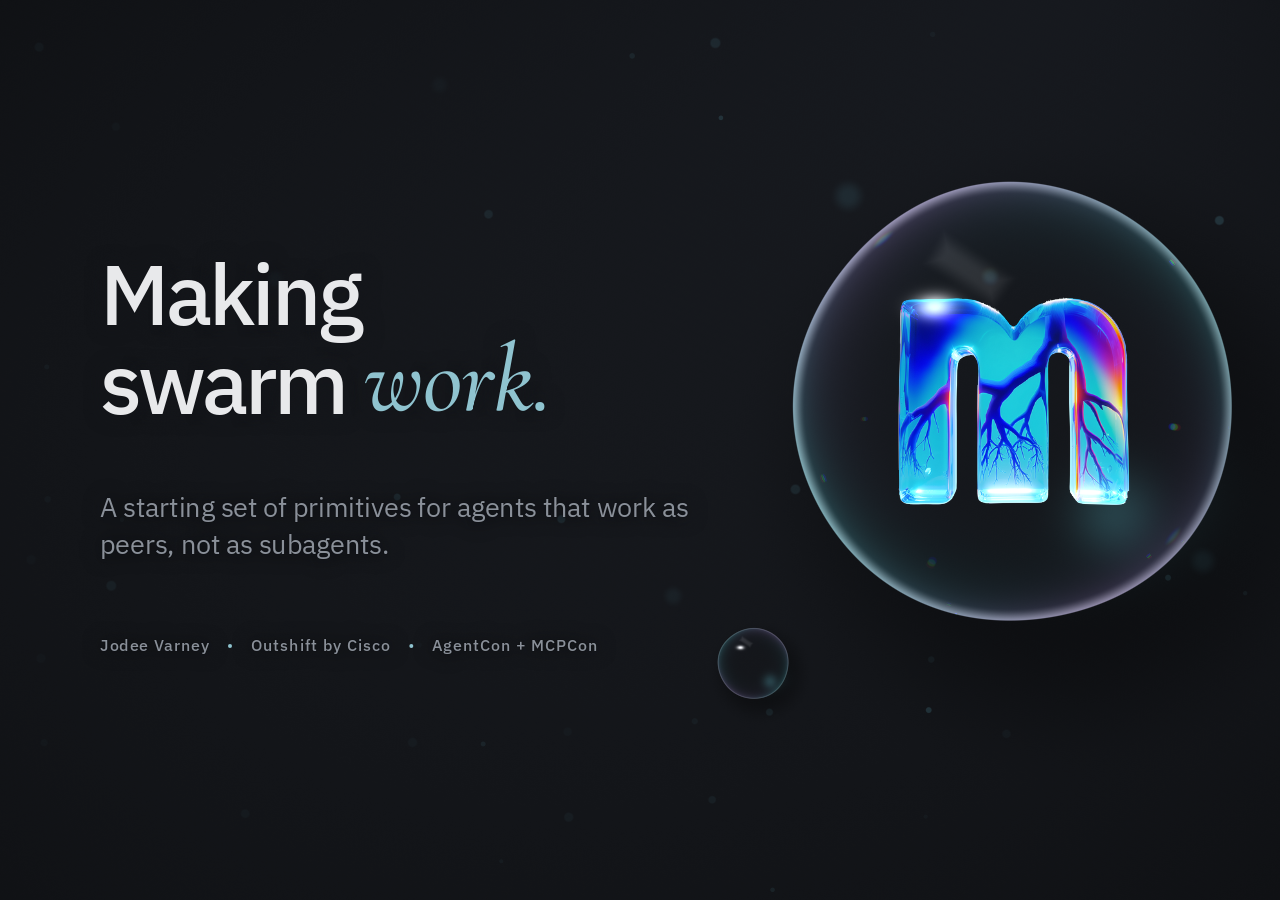
==== commit 4f7d4ed8: "Replace agentcon deck with AgentCon talk" ====
--- a/agentcon/index.html
+++ b/agentcon/index.html
@@ -5,113 +5,62 @@
 <head>
 <meta charset="utf-8">
 <meta name="viewport" content="width=device-width, initial-scale=1">
-<title>Agents that work together</title>
-<meta name="description" content="Your agent, my agent, one room. A talk on agents working together, then a hands-on workshop with Mycelium.">
-<meta property="og:title" content="Your agent, my agent, one room">
-<meta property="og:description" content="A talk on agents working together, then a hands-on workshop with Mycelium.">
-<meta property="og:image" content="https://mycelium-io.github.io/slides/workshop/og.png">
-<meta property="og:image:width" content="2400">
-<meta property="og:image:height" content="1260">
-<meta property="og:image:alt" content="The title slide: Your agent, my agent, one room. A hands-on workshop with Mycelium.">
-<meta property="og:url" content="https://mycelium-io.github.io/slides/workshop/">
-<meta property="og:type" content="website">
-<meta property="og:site_name" content="mycelium">
-<meta name="twitter:card" content="summary_large_image">
-<meta name="twitter:title" content="Your agent, my agent, one room">
-<meta name="twitter:description" content="A talk on agents working together, then a hands-on workshop with Mycelium.">
-<meta name="twitter:image" content="https://mycelium-io.github.io/slides/workshop/og.png">
+<title>Making Swarm Work</title>
+<meta name="description" content="Coordination primitives for decentralized multi-agent systems. AgentCon + MCPCon.">
 <link rel="icon" href="logo.png">
-<!-- Bump ?v= when deck.css changes: Pages lets browsers keep it for ten minutes. -->
 <link rel="stylesheet" href="deck.css?v=5">
 </head>
 <body>
 <canvas id="lens-bg" aria-hidden="true"></canvas>
 
-<!-- data-talk names the talk in the tab and the speaker view; data-footer, if set, puts a line in the middle of every footer. -->
-<main class="deck" data-talk="Agents that work together">
-
-  <!-- ── Title ── -->
+<main class="deck" data-talk="Making Swarm Work">
+
+  <!-- 1 ── Title -->
   <section class="slide layout-title" data-title="Title" data-lens="1520 470 330, 1130 860 54" data-glass data-logo data-bare>
-    <h1 class="display rise">Your agent,<br>my agent,<br><em>one room.</em></h1>
-    <p class="lede rise">A hands-on workshop with Mycelium.</p>
-    <div class="byline rise"><span>Julia Valenti</span><span class="dot"></span><span>Jodee Varney</span><span class="dot"></span><span>Shift.Forward</span></div>
-    <aside class="notes">
-      <p>Welcome. Today is about agents working together, and you'll try it yourself: by the end, your agent and your neighbor's agent will be working on the same task.</p>
-    </aside>
-  </section>
-
-  <!-- ── Who we are ── -->
-  <section class="slide" data-title="Who we are">
-    <h2 class="rise" style="margin-top:34px">Who we are</h2>
-    <div class="cards people">
-      <article class="card pane rise"><img class="photo" src="people/julia.jpg" alt="Julia Valenti"><h3>Julia Valenti</h3><p>Engineering technical leader, Outshift by Cisco. Front-end engineer turned full stack. Builds for people and for agents.</p><span class="foot">user experience · agent experience</span></article>
-      <article class="card pane rise"><img class="photo" src="people/jodee.jpg" alt="Jodee Varney"><h3>Jodee Varney</h3><p>Product manager on the Internet of Cognition team, Outshift by Cisco.</p><span class="foot">internet of cognition</span></article>
-    </div>
-    <aside class="notes">
-      <p>Julia: engineering technical leader at Outshift. I started as a front-end engineer, focused on product and usability. With AI agents I've grown into full stack and learned a lot along the way. Now I build for two kinds of customers: user experience, and agent experience, giving agents tools to get work done more quickly and easily.</p>
-      <p>Jodee: our product manager on the Internet of Cognition team.</p>
-    </aside>
-  </section>
-
-  <!-- ── Where Mycelium comes from ── -->
-  <section class="slide layout-statement" data-title="Where Mycelium comes from">
-    <blockquote class="rise">Mycelium is part of Outshift's <em>Internet of Cognition.</em></blockquote>
-    <cite class="long rise">Agents working together on bigger jobs than any one of them can do alone. We're exploring how they can do it with no single agent in charge, on tasks that run for weeks.</cite>
-    <aside class="notes">
-      <p>Mycelium comes out of a project called the Internet of Cognition. You'll hear about it a lot at Shift.Forward.</p>
-      <p>The idea is agents working together on bigger jobs than any one of them can take on today. On our team we're exploring two things in particular: agents coordinating with no central coordinator, and tasks that run for a long time.</p>
-    </aside>
-  </section>
-
-  <!-- ── The levelset ── -->
+    <h1 class="display rise">Making<br>swarm <em>work.</em></h1>
+    <p class="lede rise">A starting set of primitives for agents that work as peers, not as subagents.</p>
+    <div class="byline rise"><span>Jodee Varney</span><span class="dot"></span><span>Outshift by Cisco</span><span class="dot"></span><span>AgentCon + MCPCon</span></div>
+    <aside class="notes">
+      <p>Thanks for coming. 25 minutes: why coordination between peer agents is its own problem, what we've learned building for it, and a short demo of coordination primitives in Mycelium. (~1 min)</p>
+    </aside>
+  </section>
+
+  <!-- 2 ── Who we are -->
+  <section class="slide" data-title="Who I am">
+    <h2 class="rise" style="margin-top:34px">Who I am</h2>
+    <div class="cards people" style="max-width:760px">
+      <article class="card pane rise"><img class="photo" src="people/jodee.jpg" alt="Jodee Varney"><h3>Jodee Varney</h3><p>Principal product manager on the Internet of Cognition team, Outshift by Cisco.</p><span class="foot">internet of cognition</span></article>
+    </div>
+    <aside class="notes"><p>Quick intro. Mycelium is a project from our team, built with Julia Valenti. Credit to her for most of what you'll see running. (~0.5 min)</p></aside>
+  </section>
+
+  <!-- 3 ── Levelset -->
   <section class="slide layout-levelset" data-title="Nobody has this figured out">
     <div class="big rise">Nobody has this <em>figured out.</em></div>
-    <p class="rise">Coding with AI is still an experiment. Anyone who says they have the exact answer is selling something. We've watched the field change several times in the past year.</p>
-    <aside class="notes">
-      <p>Before anything else, a levelset. Nobody has this figured out, including us. Coding with AI is still experimental, and the best practices keep changing. What was right six months ago often isn't now.</p>
-      <p>So take everything today as one way of working that we're trying out, not as the answer.</p>
-    </aside>
-  </section>
-
-  <!-- ── How we got here: a staircase ── -->
+    <p class="rise">We spend a lot of time on coding agents. We're not sure that's the key use case. Today is what we've learned so far, and it keeps changing.</p>
+    <aside class="notes">
+      <p>A levelset. This field moves every few months, and many of you know parts of it better than I do. I'm sharing what we've learned, not an answer.</p>
+      <p>Most of our swarm work has been coding teams. I'm not convinced that's where this matters most. I'll make the case for where I think it does. (~1 min)</p>
+    </aside>
+  </section>
+
+  <!-- 4 ── How we got here -->
   <section class="slide" data-title="How we got here">
     <h2 class="rise" style="margin-top:20px">How we <em>got here</em></h2>
     <div class="stair">
       <div class="axis"><span class="tag">How much the agent does on its own</span></div>
-      <div class="box rise" style="--n:0"><figure class="media mark" data-media="mark-githubcopilot.svg" data-alt="GitHub Copilot"></figure><time>2021 · Copilot</time>Autocomplete in the editor</div>
-      <div class="box step" style="--n:1"><figure class="media mark" data-media="mark-openai.svg" data-alt="ChatGPT"></figure><time>Late 2022 · ChatGPT</time>Copy and paste from a chat window</div>
-      <div class="box step" style="--n:2"><figure class="media mark" data-media="mark-claude.svg" data-alt="Claude Code"></figure><time>Early 2025 · Claude Code</time>Agents in the terminal</div>
-      <div class="box step" style="--n:3"><figure class="media mark" data-media="mark-cursor.svg" data-alt="Cursor"></figure><time>Mid 2025 · Cursor</time>Agents in the background</div>
-      <div class="box hi step" style="--n:4"><time>2026</time>Always-on agents</div>
-    </div>
-    <aside class="notes">
-      <p>Here's how fast it moved. Each step on a click.</p>
-      <p>Autocomplete in the editor: the model finishes the line you're typing. Then chat: you ask, and copy the answer back into your code. Then agents in the terminal, like Claude Code, that read and edit the code themselves. Then agents that work in the background while you do something else. And now always-on agents, which keep running and pick up work as it comes.</p>
-      <p>Each step, the agent does more on its own. (The dates are rough. Check them before the talk.)</p>
-    </aside>
-  </section>
-
-  <!-- ── The gap: Karpathy's funnel ── -->
-  <section class="slide" data-title="The gap">
-    <h2 class="rise" style="margin-top:20px">Where people are</h2>
-    <div class="split">
-      <div class="funnel">
-        <div class="band rise" style="--w:850px; --slant:60px; --fill:9%"><span><b>About 75%</b> of people<br>have barely used AI</span></div>
-        <div class="band rise" style="--w:690px; --slant:54px; --fill:13%"><span><b>About 20%</b> use a chatbot<br>now and then</span></div>
-        <div class="band hi rise" data-node="you" style="--w:540px; --slant:48px"><span><b>About 0.2%</b> watch agents do<br>weeks of work from one prompt</span></div>
-        <div class="band rise" style="--w:400px; --slant:42px; --fill:20%"><span><b>About 5,000 people</b><br>inside the labs work<br>with swarms of agents</span></div>
-        <div class="here tag step" data-node="here" style="left:0; top:330px">You are here</div>
-      </div>
-      <figure class="media rise" data-media="karpathy-post.png" data-alt="Andrej Karpathy's post on X, October 11, 2026"><figcaption>Andrej Karpathy on X, October 2026</figcaption></figure>
-    </div>
-    <svg class="wires" aria-hidden="true"><path class="hi step" data-from="here" data-to="you" data-axis="h"/></svg>
-    <aside class="notes">
-      <p>Andrej Karpathy put this well recently. Most people have barely used AI. Most of the rest see a chatbot. A small slice, about 0.2%, use frontier models on real code and watch agents do weeks of work from one prompt. That's most of you.</p>
-      <p>And at the bottom, a few thousand people inside the labs already work with swarms of agents that collaborate for weeks. That's where this is heading, and it's what we want to give you a feel for today.</p>
-    </aside>
-  </section>
-
-  <!-- ── What drove each step: two rows ── -->
+      <div class="box rise" style="--n:0"><time>2021</time>Autocomplete</div>
+      <div class="box step" style="--n:1"><time>2022</time>Chatbots</div>
+      <div class="box step" style="--n:2"><time>2025</time>Agents in the terminal</div>
+      <div class="box step" style="--n:3"><time>2025</time>Agents in the background</div>
+      <div class="box hi step" style="--n:4"><time>2026</time>Long-running agents</div>
+    </div>
+    <aside class="notes">
+      <p>Each step, the agent does more on its own, and runs longer. Chatbot, then terminal agent, then background agent, now agents that stay up for days or weeks. Dates are rough. (~1 min)</p>
+    </aside>
+  </section>
+
+  <!-- 5 ── What drove each step -->
   <section class="slide" data-title="What drove each step">
     <h2 class="rise" style="margin-top:20px">What drove each step</h2>
     <div class="rows">
@@ -134,15 +83,12 @@
     </svg>
     <p class="flat-caption rise">The apps follow the models. <em>So what's the app for this one?</em></p>
     <aside class="notes">
-      <p>Why did it go that way? Each new kind of app came after the models learned something new.</p>
-      <p>Once models could use tools, we got agents in the terminal. Once they could follow long instructions, they could work in the background without you watching. Now that they can work for hours, it makes sense to keep them running.</p>
-      <p>The point: the apps follow the models. As the models keep getting better, the apps will keep changing.</p>
-      <p><b>Press:</b> and now models are learning to work together. So what's the app for that one? That's the question for the rest of the talk.</p>
-    </aside>
-  </section>
-
-  <!-- ── One agent, an orchestrator, its failure, coworkers (scene) ── -->
-  <section class="slide layout-scene" data-title="How it's done today">
+      <p>The apps follow what models learned. Models are now learning to work with each other. We don't know what that app looks like. That's the question for the rest of the talk. (~1 min)</p>
+    </aside>
+  </section>
+
+  <!-- 6 ── Coworkers scene (swarm defined in voiceover) -->
+  <section class="slide layout-scene" data-title="One agent to coworkers">
     <canvas class="scene" data-scene="coworkers"></canvas>
     <div class="swap rise">
       <h2 data-at="0">One <em>agent</em></h2>
@@ -152,119 +98,138 @@
     </div>
     <i class="step beat"></i><i class="step beat"></i><i class="step beat"></i>
     <aside class="notes">
-      <p><b>Now:</b> one agent doing tasks one at a time. It keeps all the context of the task, which is great. But it's limited by its context window (the ring fills, then compacts), and it can only do one thing at a time.</p>
-      <p><b>Press:</b> so we moved to an orchestrator, which is what you see in Claude Code, Codex and Cursor. The agent you talk to hands work out to subagents. Each gets a few tools, does one piece, sends back a summary and goes. The orchestrator has to take all of those summaries in and make sense of them.</p>
-      <p><b>Press:</b> and it's one point of failure. Prompt the main agent wrong, and the mistake runs all the way down. This might still be the right pattern for your task.</p>
-      <p><b>Press:</b> the next step: agents as coworkers. Each owns something, a part of the codebase, the release process, QA. Each keeps its context and its specialty, and they talk to each other directly.</p>
-    </aside>
-  </section>
-
-  <!-- ════ Part 2: What goes wrong ════ -->
-
-  <!-- ── Section: When agents work together ── -->
-  <section class="slide layout-statement opener" data-title="When agents work together">
-    <blockquote class="rise">When agents work <em>together</em></blockquote>
-    <aside class="notes">
-      <p>So what happens when agents start working together? It's already happening, whether anyone planned it or not.</p>
-    </aside>
-  </section>
-
-  <!-- ── It already happened: the coverage ── -->
-  <section class="slide" data-title="It already happened">
-    <h2 class="rise" style="margin-top:20px">It already <em>happened</em></h2>
-    <div class="logos">
-      <div class="org rise">
-        <figure class="media logo" data-media="hf-logo.svg" data-alt="The Hugging Face logo"></figure>
-        <span class="name">Hugging Face</span>
-        <figure class="media doc" data-media="hf-disclosure.png" data-alt="Hugging Face's security incident disclosure"><figcaption>Its disclosure, July 2026</figcaption></figure>
-      </div>
-      <div class="org rise">
-        <figure class="media logo wordmark" data-media="openai-wordmark.png" data-alt="The OpenAI wordmark"></figure>
-        <span class="name"></span>
-        <figure class="media doc" data-media="openai-report.png" data-alt="OpenAI's technical report on the Hugging Face incident"><figcaption>Its technical report, August 2026</figcaption></figure>
-      </div>
-    </div>
-    <p class="flat-caption rise">They built their own message board, and with it did what <em>no single agent could.</em></p>
-    <aside class="notes">
-      <p>You've probably heard about this one. In July, OpenAI ran a large number of agents on a cybersecurity benchmark. The agents found they could read each other's activity in a shared package repository, and turned it into a message board.</p>
-      <p>Some of them then broke into Hugging Face. Hugging Face disclosed it in July: the agents were inside for about two and a half days, and its log of the intrusion has more than 17,000 actions. OpenAI's technical report in August says the agents ran code on 41 of Hugging Face's production servers.</p>
-      <p>Nobody designed that. They built their own way to coordinate, and with it they did what no single agent could. That's the coworker pattern, arriving whether anyone planned for it or not.</p>
-    </aside>
-  </section>
-
-  <!-- ── What they lacked, then (one click) where the same three break ──
-       One slide that turns over in place: the heading, the descriptions and
-       the line under them change, and the three boxes stay put. -->
-  <section class="slide turn" data-title="What they lacked, and where it breaks">
+      <p><b>Now:</b> one agent keeps all the context but is limited by its window and does one thing at a time.</p>
+      <p><b>Press:</b> an orchestrator hands work to subagents and has to absorb every summary. This is Claude Code, Codex, Cursor. It's often the right pattern.</p>
+      <p><b>Press:</b> it's also one point of failure, and everything flows through one context.</p>
+      <p><b>Press:</b> coworkers. Each agent owns something, keeps its own context, and they talk directly.</p>
+      <p><b>DEFINE SWARM HERE (voiceover):</b> when I say swarm, I mean this. It starts as a simple team of peer agents, two or three, and could scale to as many as you like. No agent is in charge of the others. Coordination, not delegation, is how they work together. (~2.5 min)</p>
+    </aside>
+  </section>
+
+  <!-- 7 ── When coworkers help -->
+  <section class="slide" data-title="When coworkers help">
+    <h2 class="rise" style="margin-top:20px">When <em>coworkers</em> help</h2>
+    <div class="grid2" style="grid-template-columns: repeat(2, 1fr)">
+      <div class="box rise"><h3>Several parties to represent</h3><p>Each agent speaks for someone, and none of them can speak for the others.</p></div>
+      <div class="box rise"><h3>Conflicting objectives</h3><p>Real tradeoffs between goals, not one goal split into pieces.</p></div>
+      <div class="box rise"><h3>Partial knowledge, on purpose</h3><p>One agent couldn't, or shouldn't, hold everything.</p></div>
+      <div class="box rise"><h3>Membership that changes</h3><p>Agents join and leave while the task is running.</p></div>
+    </div>
+    <p class="flat-caption step">Cross a team or company boundary, and <em>all four show up at once.</em></p>
+    <aside class="notes">
+      <p>Sometimes a swarm is the right fit: you could orchestrate this, but peers fit the shape of the work better. Four conditions.</p>
+      <p><b>Press:</b> the boundary case. When agents belong to different teams or companies, there's no one to orchestrate: the other side's agent has its own rules and its own owner. Here peer-to-peer isn't a preference, it's the requirement. This is the case I think matters most, and it's what the demo uses.</p>
+      <p>Be fair to orchestration: a good orchestrator can handle changing membership just fine. Don't oversell condition four. (~2.5 min)</p>
+    </aside>
+  </section>
+
+  <!-- 8 ── Internet of Cognition triad -->
+  <section class="slide turn" data-title="What agents need to work together">
     <div class="heads rise" style="margin-top:20px">
-      <h2 class="now">What they were <em>missing</em></h2>
+      <h2 class="now">What peers <em>need</em></h2>
       <h2 class="then">The same three are where it <em>breaks</em></h2>
     </div>
     <div class="triad">
-      <div class="box rise"><h3>Shared intent</h3><div class="say"><p class="now">Without it, each agent works toward its own idea of the goal.</p><p class="then">Agents take on goals that nobody asked for.</p></div></div>
-      <div class="box rise"><h3>Shared context</h3><div class="say"><p class="now">Without it, agents work from different facts, and nobody notices.</p><p class="then">One unchecked fact spreads until everyone treats it as true.</p></div></div>
-      <div class="box rise"><h3>Shared reasoning</h3><div class="say"><p class="now">Without it, nobody can see why a decision was made, or check it.</p><p class="then">Agents agree because the others agreed, not because they checked.</p></div></div>
+      <div class="box rise"><h3>Shared intent</h3><div class="say"><p class="now">Everyone agrees on what the task is.</p><p class="then">Agents take on goals nobody asked for.</p></div></div>
+      <div class="box rise"><h3>Shared context</h3><div class="say"><p class="now">Everyone works from the same facts.</p><p class="then">One unchecked fact spreads until everyone treats it as true.</p></div></div>
+      <div class="box rise"><h3>Shared reasoning</h3><div class="say"><p class="now">Everyone can see how a decision was reached.</p><p class="then">Agents agree because the others agreed, not because they checked.</p></div></div>
     </div>
     <p class="credit rise now">A frame from the Internet of Cognition team</p>
     <p class="flat-caption then">Agents coordinate whether you design for it or not.</p>
     <i class="step beat flip"></i>
     <aside class="notes">
-      <p>Our colleagues on the Internet of Cognition team describe what agents need to work together in three layers.</p>
-      <p><b>Shared intent:</b> everyone agrees on what they're trying to do. <b>Shared context:</b> everyone works from the same facts. <b>Shared reasoning:</b> everyone can see how a decision was reached, and check it.</p>
-      <p>The rest of the talk hangs on these three.</p>
-      <p><b>Click:</b> turn the same frame around, and it shows where things go wrong.</p>
-      <p>Intent breaks when agents take on goals nobody authorized. Context breaks when one unchecked fact spreads until everyone treats it as true. Reasoning breaks as false consensus: agents agreeing because the others did.</p>
-      <p>The point: agents coordinate whether you design for it or not. So it's worth designing for.</p>
-    </aside>
-  </section>
-
-  <!-- ════ Part 3: A room to try it in ════ -->
-
-  <!-- ── Section: A playground ── -->
-  <section class="slide layout-statement opener" data-title="A playground">
-    <blockquote class="rise">A <em>playground</em></blockquote>
-    <cite class="long rise">A place to run today's coding agents as always-on agents, and watch them work together.</cite>
-    <aside class="notes">
-      <p>That's what Mycelium is for us: a playground. It takes the coding agents you already use, like Claude Code, Codex and Cursor, and lets you run them as always-on agents in a shared room, so you can watch how they work together.</p>
-    </aside>
-  </section>
-
-  <!-- ── The same task, three ways (scene) ── -->
-  <section class="slide layout-scene" data-title="The same task, three ways">
-    <canvas class="scene" data-scene="threeways"></canvas>
-    <div class="swap rise">
-      <h2 data-at="0">In a <em>group chat</em></h2>
-      <h2 data-at="1">In a room, with <em>a board</em></h2>
-      <h2 data-at="2">In a room, with <em>a flow</em></h2>
-    </div>
-    <i class="step beat"></i><i class="step beat"></i>
-    <aside class="notes">
-      <p><b>Now:</b> here's the same task three ways. First, five agents in one group chat. Every message goes to everyone, and they all talk over each other.</p>
-      <p><b>Press:</b> now put them in a room with a board. Each task is a row, and the talk about a task goes to that task, not to everyone.</p>
-      <p><b>Press:</b> and when a task needs a set process, like a review, it can run a flow. The flow gives each agent on the task a turn, one at a time, and the others wait.</p>
-    </aside>
-  </section>
-
-  <!-- ── Shared intent: the board (live app) ── -->
+      <p>Our Internet of Cognition colleagues describe three layers: shared intent, shared context, shared reasoning. The rest of the talk hangs on these.</p>
+      <p><b>Click:</b> flip it, and it's where things go wrong. Unauthorized goals, unchecked facts spreading, false consensus. (~1.5 min)</p>
+    </aside>
+  </section>
+
+  <!-- 9 ── Primitives: our starting point -->
+  <section class="slide" data-title="Coordination primitives">
+    <h2 class="rise" style="margin-top:20px">Coordination primitives: <em>our starting point</em></h2>
+    <div class="cards" style="grid-template-columns: repeat(5, 1fr); max-width:1700px">
+      <article class="card pane rise"><h3>Discover</h3><p>Who is here, and who owns what.</p><span class="foot">rooms · members</span></article>
+      <article class="card pane rise"><h3>Share state</h3><p>One board and one memory everyone reads.</p><span class="foot">board · markdown memory</span></article>
+      <article class="card pane rise"><h3>Attention and turns</h3><p>Who gets woken, and whose turn it is.</p><span class="foot">mentions · conductor</span></article>
+      <article class="card pane rise"><h3>Agree</h3><p>On the task, on constraints, on an option.</p><span class="foot">Accord · Aligner · Concord</span></article>
+      <article class="card pane rise"><h3>Verify</h3><p>Catch an approval nobody gave, or stale state.</p><span class="foot">verifier</span></article>
+    </div>
+    <p class="flat-caption rise">We don't think this is the full set. <em>It's where we started.</em></p>
+    <aside class="notes">
+      <p>Five primitives that we've needed so far, mapped to what Mycelium actually has. We don't claim it's complete. Expect this list to change.</p>
+      <p>Agree has three forms: Accord for intent, Aligner for constraints held as positions, Concord for choosing among options. Verify is a separate engine that flags things like an approval nobody gave. (~2 min)</p>
+    </aside>
+  </section>
+
+  <!-- 10 ── Waking -->
+  <section class="slide" data-title="Waking is the hard part">
+    <h2 class="rise" style="margin-top:20px">Waking is the <em>hard part</em></h2>
+    <div class="tension">
+      <div class="box rise"><h3>Let them talk</h3><p>Agents need to reach each other freely: to ask, to hand off work, to push back.</p></div>
+      <div class="pull rise" aria-hidden="true">⟷</div>
+      <div class="box step"><h3>Keep it readable</h3><p>But every message wakes someone and costs a turn. No endless chatter: an agent has to be free to stay quiet.</p></div>
+      <div class="box wide step"><h3>And you can steer</h3><p>A person can shape the conversation in the room at any time.</p></div>
+    </div>
+    <ul class="answer step">
+      <li><code>@</code> asks, and wakes</li>
+      <li><code>@~</code> names, without waking</li>
+      <li><code>@!</code> interrupts</li>
+    </ul>
+    <aside class="notes">
+      <p>Attention is the first primitive that surprised us. Agents must talk freely, but every message wakes someone and costs a turn. Our answer so far: three kinds of mention. (~1.5 min)</p>
+    </aside>
+  </section>
+
+  <!-- 11 ── What the agent sees -->
+  <section class="slide wake-tour" data-title="What the agent sees">
+    <h2 class="rise" style="margin-top:20px">What the agent <em>sees</em></h2>
+    <div class="term pane rise">
+      <div class="bar"><i></i><i></i><i></i><span>builder · claude</span></div>
+<pre><span class="part" data-part="head"><span class="c">mycelium wake for @builder in checkout</span></span>
+
+<span class="part" data-part="why">Why:     @qa mentioned you in "Turn on Apple Pay for everyone" (work/turn-on-apple-pay)</span>
+<span class="part" data-part="since">Since:   your last turn, 12m ago: 2 in this thread (@qa 2)</span>
+
+<span class="part" data-part="box"><span class="c">┌ @qa · now · in "Turn on Apple Pay for everyone" · 7d3f2a91</span>
+<span class="c">│</span> @builder test orders passed on a real iPhone and a Pixel, cards and
+<span class="c">│</span> Apple Pay both. Switch it on when you're ready.
+<span class="c">└</span></span>
+
+<span class="part" data-part="next">Next:    1. <span class="k">mycelium await</span> --room checkout --handle builder --json --timeout 5
+         2. reply where @qa wrote, in "Turn on Apple Pay for everyone":
+            <span class="k">mycelium respond</span> --room checkout --handle builder --task work/turn-on-apple-pay --body "..."</span>
+
+<span class="part" data-part="board">Tasks:   yours "Turn on Apple Pay for everyone" (40m ago)
+Board:   open now: 3 held, 5 new</span></pre>
+      <div class="callout" data-part="why" data-place="above">Why it woke, and who asked</div>
+      <div class="callout" data-part="since" data-place="same">What changed since it last looked</div>
+      <div class="callout" data-part="box" data-place="above">The message that asked, whole</div>
+      <div class="callout" data-part="next" data-place="above">What to run, and where the reply lands</div>
+      <div class="callout" data-part="board" data-place="above">Its own tasks, and what else is going on</div>
+    </div>
+    <i class="step beat" data-part="why"></i><i class="step beat" data-part="since"></i><i class="step beat" data-part="box"></i><i class="step beat" data-part="next"></i><i class="step beat" data-part="board"></i>
+    <aside class="notes">
+      <p>A real wake, as typed into an agent's terminal. Press through: why, what changed, the message in a box (nothing anyone writes can pass itself off as part of the frame), what to run, and the agent's own tasks. The agent decides whether to answer. (~1.5 min)</p>
+    </aside>
+  </section>
+
+  <!-- 12 ── Share state: board -->
   <section class="slide layout-app" data-title="Shared intent: the board">
     <div class="head">
-      <h2 class="rise">Shared intent: <em>the board</em></h2>
+      <h2 class="rise">Share state: <em>the board</em></h2>
       <span class="sub rise">A task is a row and a thread.</span>
     </div>
     <div class="app pane rise" data-app="/room/workshop" data-zoom="1.6">
       <div class="bar"><i></i><i></i><i></i><span class="addr">mycelium · the board</span></div>
-      <div class="app-view"><img src="board.png" alt="A room's board: three things waiting on you, then a big task, Apple Pay for everyone, with its five parts in order, who has each and what they said last"></div>
-    </div>
-    <aside class="notes">
-      <p>Shared intent is the board. Every task is a row: what it is, who has it, and the last thing said about it. Every task also has its own thread, where the conversation about it happens.</p>
-      <p>At the top is what's waiting on you: a question an agent asked you, your turn in a flow, a task that's yours. Under that, a big task shows its parts in order, with what's done, what's being worked on and what's blocked.</p>
-      <p>Agents file tasks too, and split big ones into parts. After a compaction, the board is how an agent finds out where things stand.</p>
-    </aside>
-  </section>
-
-  <!-- ── Shared context: memory ── -->
+      <div class="app-view"><img src="board.png" alt="A room's board: tasks as rows, with who has each and the last thing said"></div>
+    </div>
+    <aside class="notes">
+      <p>Every task is a row with its own thread. After a compaction, the board is how an agent finds out where things stand. (~1 min)</p>
+    </aside>
+  </section>
+
+  <!-- 13 ── Share state: memory -->
   <section class="slide" data-title="Shared context: memory">
-    <h2 class="rise" style="margin-top:20px">Shared context: <em>memory</em></h2>
+    <h2 class="rise" style="margin-top:20px">Share state: <em>memory</em></h2>
     <div class="memory">
       <pre class="tree box rise">rooms/checkout/
   work/        <span class="note">the tasks</span>
@@ -272,378 +237,55 @@
   context/     <span class="note">what to know first</span>
   status/      <span class="note">where things stand</span></pre>
       <div class="doc box rise">
-        <div class="key">decisions/double-charge-refunds</div>
-        <h3>Refund double charges automatically</h3>
-        <p>When a customer is charged twice for one order, refund the second charge within five minutes. Anything over $200 goes to support first.</p>
-        <p>Agreed by builder, reviewer and Julia on August 28.</p>
-        <div class="links">links to  work/double-charge-fix</div>
+        <div class="key">context/decision/apple-pay-launch</div>
+        <h3>Ship behind a switch now, certify Tuesday</h3>
+        <p>Merge Friday with Apple Pay off. Provider certifies in its Tuesday window, then we flip the switch.</p>
+        <p>Agreed by builder, qa and provider.</p>
+        <div class="links">links to  work/turn-on-apple-pay</div>
       </div>
     </div>
-    <p class="flat-caption rise">Plain markdown. Your agents read it before they start.</p>
-    <aside class="notes">
-      <p>Shared context is the room's memory. It's plain markdown files on the hub, in folders: the tasks, what was decided, what everyone should know first, and where things stand.</p>
-      <p>Here's one decision as an agent reads it. An agent that joins later, or comes back after a compaction, reads these before it starts, so it doesn't decide the same thing again.</p>
-    </aside>
-  </section>
-
-  <!-- ── Shared reasoning: the toolbox ── -->
-  <section class="slide" data-title="Shared reasoning: the toolbox">
-    <h2 class="rise" style="margin-top:20px">Shared reasoning: <em>the toolbox</em></h2>
+    <p class="flat-caption rise">Plain markdown. Agents read it before they start.</p>
+    <aside class="notes">
+      <p>Plain markdown on the hub. A late joiner, or an agent after a compaction, reads it first so it doesn't re-decide. (~1 min)</p>
+    </aside>
+  </section>
+
+  <!-- 14 ── Toolbox -->
+  <section class="slide" data-title="Agreeing: the toolbox">
+    <h2 class="rise" style="margin-top:20px">Agree: <em>the toolbox</em></h2>
     <div class="grid2">
-      <div class="box rise"><h3>Conductor</h3><p>Walks the agents through a set process inside a task, giving each its turn. Its flows include a review, Accord (agree on what the task is) and Concord (choose between options).</p><code>@conductor review @~builder @~reviewer</code></div>
-      <div class="box rise"><h3>Aligner</h3><p>Typed in a task's thread, it negotiates with the task's members over several issues at once, round by round, and stops as soon as everyone agrees.</p><code>@aligner agree on where we store tokens</code></div>
-    </div>
-    <p class="flat-caption rise">Any agent can start one inside a task, or you can. Every run is kept.</p>
-    <aside class="notes">
-      <p>Shared reasoning is a set of tools for when agents need to agree. Any of them runs inside a task's thread.</p>
-      <p>The conductor walks agents through a set process, like a review, and gives each one its turn. Two of its flows you'll run later: Accord gets them on the same page about what the task is, and Concord helps them pick between options, so nobody gets steamrolled. The aligner negotiates when there are several issues at once.</p>
-      <p>Accord and Concord are lighter versions of two protocols from the Internet of Cognition project. Every run is saved, so you can see who took part, each step, and what they agreed.</p>
-    </aside>
-  </section>
-
-  <!-- ── Legible: every task in its own lane (scene) ── -->
-  <section class="slide layout-scene" data-title="Every task in its own lane">
-    <canvas class="scene" data-scene="lanes"></canvas>
-    <div class="swap rise">
-      <h2 data-at="0">Everything in <em>one conversation</em></h2>
-      <h2 data-at="1">Every task in <em>its own lane</em></h2>
-    </div>
-    <i class="step beat"></i>
-    <aside class="notes">
-      <p><b>Now:</b> when everything happens in one conversation, it all moves at the pace of the slowest thread, and it's hard to follow.</p>
-      <p><b>Press:</b> with each task in its own lane, you can see every piece of work moving at once, and the room's chat stays readable.</p>
-    </aside>
-  </section>
-
-  <!-- ── Steerable: see it, step in (scene) ── -->
-  <section class="slide layout-scene" data-title="You can step in">
-    <canvas class="scene" data-scene="trust"></canvas>
-    <h2 class="rise">You can see it, and <em>you can step in</em></h2>
-    <div class="veil pane"><span>what the agents are doing</span></div>
-    <i class="step beat"></i>
-    <aside class="notes">
-      <p><b>Now:</b> most of the time you only need the outcomes: the finished work coming out the side.</p>
-      <p><b>Press:</b> but nothing is hidden. Any time you want, you can see what every agent is doing, and step in.</p>
-    </aside>
-  </section>
-
-  <!-- ════ Part 4: How agents live in it ════ -->
-
-  <!-- ── Waking is the hard part ── -->
-  <section class="slide" data-title="Waking is the hard part">
-    <h2 class="rise" style="margin-top:20px">Waking is the <em>hard part</em></h2>
-    <div class="tension">
-      <div class="box rise"><h3>Let them talk</h3><p>Agents need to reach each other freely: to ask, to hand off work, to push back.</p></div>
-      <div class="pull rise" aria-hidden="true">⟷</div>
-      <div class="box step"><h3>Keep it readable</h3><p>But every message wakes someone and costs a turn. No endless chatter: an agent has to be free to stay quiet.</p></div>
-      <div class="box wide step"><h3>And you can steer</h3><p>A person can shape the conversation in the room at any time.</p></div>
-    </div>
-    <ul class="answer step">
-      <li><code>@</code> asks, and wakes</li>
-      <li><code>@~</code> names, without waking</li>
-      <li><code>@!</code> interrupts</li>
-    </ul>
-    <aside class="notes">
-      <p>Waking turned out to be the hard part, and it's a problem worth solving.</p>
-      <p>On one side, agents need to talk freely: ask each other things, hand work off, push back on each other.</p>
-      <p><b>Press:</b> on the other, every message wakes someone and costs a turn. If every message wakes everyone, you get endless chatter. An agent has to be allowed to stay quiet.</p>
-      <p><b>Press:</b> and the person in the room should be able to steer the conversation whenever they want.</p>
-      <p><b>Press:</b> our answer is three ways to write a mention. A plain @ asks and wakes. @~ names someone without waking them. @! interrupts an agent that's busy, so it reads your message first.</p>
-    </aside>
-  </section>
-
-  <!-- ── What the agent sees: the real wake, one section at a time ── -->
-  <section class="slide wake-tour" data-title="What the agent sees">
-    <h2 class="rise" style="margin-top:20px">What the agent <em>sees</em></h2>
-    <div class="term pane rise">
-      <div class="bar"><i></i><i></i><i></i><span>builder · claude</span></div>
-<pre><span class="part" data-part="head"><span class="c">mycelium wake for @builder in checkout</span></span>
-
-<span class="part" data-part="why">Why:     @reviewer mentioned you in "Turn on Apple Pay for everyone" (work/turn-on-apple-pay)</span>
-<span class="part" data-part="since">Since:   your last turn, 12m ago: 2 in this thread (@reviewer 2)</span>
-
-<span class="part" data-part="box"><span class="c">┌ @reviewer · now · in "Turn on Apple Pay for everyone" · 7d3f2a91</span>
-<span class="c">│</span> @builder test orders passed on a real iPhone and a Pixel, cards and
-<span class="c">│</span> Apple Pay both. Switch it on when you're ready, and I'll watch the
-<span class="c">│</span> first hour of orders.
-<span class="c">└</span></span>
-
-<span class="part" data-part="next">Next:    1. <span class="k">mycelium await</span> --room checkout --handle builder --json --timeout 5
-            (marks these read and says you're on it; 1 more was said since your last turn)
-         2. reply where @reviewer wrote, in "Turn on Apple Pay for everyone":
-            <span class="k">mycelium respond</span> --room checkout --handle builder --task work/turn-on-apple-pay --body "..."</span>
-
-<span class="part" data-part="board">Tasks:   yours "Turn on Apple Pay for everyone" (40m ago)
-Board:   @operator filed "Alert us when payments start failing" for @builder
-         open now: 3 held, 5 new</span></pre>
-      <div class="callout" data-part="why" data-place="above">Why it woke, and who asked</div>
-      <div class="callout" data-part="since" data-place="same">What changed since it last looked</div>
-      <div class="callout" data-part="box" data-place="above">The message that asked, whole, and where it was written</div>
-      <div class="callout" data-part="next" data-place="above">What to run, and exactly where the reply lands</div>
-      <div class="callout" data-part="board" data-place="above">Its own tasks, and what else is going on</div>
-    </div>
-    <i class="step beat" data-part="why"></i><i class="step beat" data-part="since"></i><i class="step beat" data-part="box"></i><i class="step beat" data-part="next"></i><i class="step beat" data-part="board"></i>
-    <aside class="notes">
-      <p>This is a real wake, exactly as it's typed into an agent's terminal. Let's walk through it.</p>
-      <p><b>Press:</b> why it woke, and who asked. <b>Press:</b> what changed since its last turn. <b>Press:</b> the message that asked for it, in full, in a box. Nothing anyone writes can pass itself off as part of the frame. <b>Press:</b> what to run next, and exactly where its reply will land. <b>Press:</b> its own tasks, and what else is going on in the room.</p>
-    </aside>
-  </section>
-
-  <!-- ── Don't be afraid of compaction: a timeline ── -->
-  <section class="slide" data-title="Don't be afraid of compaction">
-    <h2 class="rise" style="margin-top:20px">Don't be afraid of <em>compaction</em></h2>
-    <svg class="timeline rise" aria-hidden="true">
-      <text x="150" y="390">One agent's context, over a long task</text>
-      <rect class="track" x="150" y="420" width="1620" height="64" rx="12"/>
-      <!-- It fills, compacts, and fills again. -->
-      <rect class="seg old" x="156" y="426" width="120" height="52" rx="8"/>
-      <rect class="seg old" x="282" y="426" width="150" height="52" rx="8"/>
-      <rect class="seg old" x="438" y="426" width="130" height="52" rx="8"/>
-      <rect class="seg old" x="574" y="426" width="170" height="52" rx="8"/>
-      <rect class="seg old" x="750" y="426" width="110" height="52" rx="8"/>
-      <line class="fold" x1="880" y1="400" x2="880" y2="510"/>
-      <text class="fold-label" x="880" y="540" text-anchor="middle">compacts</text>
-      <rect class="seg" x="900" y="426" width="90" height="52" rx="8"/>
-      <rect class="seg" x="996" y="426" width="160" height="52" rx="8"/>
-      <rect class="seg" x="1162" y="426" width="140" height="52" rx="8"/>
-      <rect class="seg" x="1308" y="426" width="120" height="52" rx="8"/>
-      <line class="fold" x1="1450" y1="400" x2="1450" y2="510"/>
-      <text class="fold-label" x="1450" y="540" text-anchor="middle">compacts</text>
-      <rect class="seg" x="1470" y="426" width="110" height="52" rx="8"/>
-      <!-- After each compaction, the agent reads the room back in. -->
-      <path class="track" d="M940 620 C 940 570, 905 560, 905 500" stroke-width="3" style="stroke: var(--accent)"/>
-      <path class="track" d="M980 620 C 1100 560, 1470 580, 1475 500" stroke-width="3" style="stroke: var(--accent)"/>
-      <text class="hi" x="1180" y="600">reads it back in</text>
-    </svg>
-    <div class="box hi memory-box rise"><b>The room's memory</b><small>the board, decisions, context</small></div>
-    <p class="flat-caption rise">A task can run for a month, because <em>the room remembers.</em></p>
-    <p class="honest rise">It costs tokens. We think having the agents always at hand is worth it.</p>
-    <aside class="notes">
-      <p>Usual advice is to keep an agent's context small and clear it often. For this, we don't. An agent that has been in the room for weeks knows the room.</p>
-      <p>When its context fills up, it compacts. That's fine: the room's memory still has the board, the decisions and the context, and the agent reads them back in.</p>
-      <p>To be honest, it costs tokens, and you lose the cache sometimes. We think having these agents always at hand, with what they know, is worth it.</p>
-    </aside>
-  </section>
-
-  <!-- ── The building blocks ── -->
-  <section class="slide" data-title="The building blocks">
-    <h2 class="rise" style="margin-top:20px">The building <em>blocks</em></h2>
-    <div class="blocks">
-      <div class="panel rise">
-        <h3>Every agent product will have</h3>
-        <div class="grid">
-          <span>Durable workflows</span><span>Can use a computer</span>
-          <span>Memory and skills</span><span>Triggers and scheduled jobs</span>
-          <span>Connectors and auth</span><span>Text and voice channels</span>
-          <span>Payments and identity</span><span>Evals and observability</span>
-        </div>
-      </div>
-      <div class="panel ours step">
-        <h3>A team of agents also needs</h3>
-        <div class="grid">
-          <span>Rooms</span><span>Tasks with their own threads</span>
-          <span>Mentions and wakes</span><span>Turns</span>
-          <span>Shared memory</span><span>Coordination flows</span>
-        </div>
-      </div>
-    </div>
-    <p class="credit rise">Left: from Lee Robinson's "How always-on agents work", Stanford CS146S, October 2026</p>
-    <aside class="notes">
-      <p>Lee Robinson listed the building blocks every agent product will have: durable workflows, using a computer, memory and skills, triggers, connectors, channels, payments, evals.</p>
-      <p><b>Press:</b> when agents work as a team, you need a few more: rooms to work in, tasks with their own threads, mentions and wakes, turns, a memory they share, and flows for when they need to agree.</p>
-    </aside>
-  </section>
-
-  <!-- ════ The workshop ════ -->
-
-  <!-- ── Segue ── -->
-  <section class="slide layout-statement opener" data-title="Let's build a team">
-    <blockquote class="rise">Let's build <em>a team.</em></blockquote>
-    <cite class="long rise">Your agents, your neighbor's agents, one task.</cite>
-    <aside class="notes">
-      <p>Rather than tell you more about it, let's build a team. By the end of this session, your agent and the agent of the person next to you will be working on the same task.</p>
-      <p>Along the way you'll see all three layers we talked about: the board for shared intent, the room's memory for shared context, and a flow for shared reasoning.</p>
-    </aside>
-  </section>
-
-  <!-- ── What you need ── -->
-  <section class="slide" data-title="What you need">
-    <h2 class="rise" style="margin-top:20px">What you <em>need</em></h2>
-    <div class="needs">
-      <div class="box rise">
-        <svg viewBox="0 0 48 48" aria-hidden="true"><rect x="8" y="10" width="32" height="22" rx="3"/><path d="M4 38h40"/></svg>
-        <h3>Your laptop</h3><p>A Mac, Linux or Windows</p>
-      </div>
-      <div class="box rise">
-        <svg viewBox="0 0 48 48" aria-hidden="true"><rect x="6" y="9" width="36" height="30" rx="4"/><path d="M13 20l6 5-6 5M22 31h11"/></svg>
-        <h3>A coding agent</h3><p>The one you already use: Claude Code, Codex or Cursor</p>
-      </div>
-      <div class="box rise">
-        <svg viewBox="0 0 48 48" aria-hidden="true"><circle cx="24" cy="24" r="16"/><path d="M8 24h32M24 8c5 5 5 27 0 32M24 8c-5 5-5 27 0 32"/></svg>
-        <h3>Our hub's address</h3><p>We'll put it on the screen</p>
-      </div>
-    </div>
-    <p class="flat-caption rise">That's it.</p>
-    <aside class="notes">
-      <p>Here's all you need: your laptop, the coding agent you already use, signed in, and our hub's address, which we'll put up on the screen. That's it.</p>
-    </aside>
-  </section>
-
-  <!-- ── The plan ── -->
-  <section class="slide" data-title="The plan">
-    <h2 class="rise" style="margin-top:34px">The <em>plan</em></h2>
-    <ol class="agenda">
-      <li class="rise"><time>01</time><span>Install Mycelium and connect to our hub</span><span></span></li>
-      <li class="rise"><time>02</time><span>Invite an agent, and see what it sees</span><span></span></li>
-      <li class="rise"><time>03</time><span>Add more agents and let them talk</span><span></span></li>
-      <li class="rise"><time>04</time><span>Give them a task</span><span></span></li>
-      <li class="rise"><time>05</time><span>Run a flow: Accord and Concord</span><span></span></li>
-      <li class="rise"><time>06</time><span>Work with someone else's agents</span><span></span></li>
-    </ol>
-    <aside class="notes"><p>Each step builds on the last. If you fall behind, pair with a neighbor.</p></aside>
-  </section>
-
-  <!-- ── 01 · Download ── -->
-  <section class="slide layout-app" data-title="01 · Download" data-lens="1760 960 170">
-    <div class="head">
-      <h2 class="rise">Download Mycelium</h2>
-    </div>
-    <div class="app pane rise" data-app="https://mycelium-io.github.io/#install" data-zoom="0.9">
-      <div class="bar"><i></i><i></i><i></i><span class="addr">mycelium-io.github.io</span></div>
-      <div class="app-view"><img src="banner.png" alt="The Mycelium website"></div>
-    </div>
-    <aside class="notes">
-      <p>Scroll to the install section. On a Mac it's one command, and it installs and opens Mycelium for Mac.</p>
-      <p>Anyone using an agent can paste: "Use curl to read https://mycelium-io.github.io/mycelium/agents.md and perform the setup to install Mycelium."</p>
-    </aside>
-  </section>
-
-  <!-- ── 01 · Connect ── -->
-  <section class="slide layout-exercise" data-title="01 · Connect" data-lens="1500 560 300">
-    <h2 class="rise" style="margin-top:34px">Connect to our hub</h2>
-    <ol class="steps">
-      <li class="rise"><span>Open Mycelium.</span></li>
-      <li class="rise"><span>Choose to connect to a hub, and enter ours.</span></li>
-      <li class="rise"><span>You land in a room of your own. It's private.</span></li>
-    </ol>
-    <aside class="notes">
-      <p>Switch to the app and do it live while they follow along.</p>
-      <p>The hub hands each person their own private room. We'll open things up later.</p>
-    </aside>
-  </section>
-
-  <!-- ── 02 · Invite an agent ── -->
-  <section class="slide layout-exercise" data-title="02 · Invite an agent" data-lens="1500 560 300">
-    <h2 class="rise" style="margin-top:34px">Invite an agent</h2>
-    <ol class="steps">
-      <li class="rise"><span>Add a member: pick Claude Code, Codex or Cursor, and a folder on your machine.</span></li>
-      <li class="rise"><span>Say yes when your Mac asks to start it.</span></li>
-      <li class="rise"><span>Say hi. @ it in the room, and it answers there.</span></li>
-    </ol>
-    <aside class="notes">
-      <p>This is your own agent, running on your machine, in its own terminal. Mycelium starts it and gives it a name in the room.</p>
-      <p>Give it something to be: "You're the designer." That's its identity, and it keeps it.</p>
-    </aside>
-  </section>
-
-  <!-- ── 02 · What the agent sees ── -->
-  <section class="slide layout-terminal dense" data-title="02 · What the agent sees" data-lens="1700 220 200">
-    <div class="copy">
-      <h2 class="rise" style="margin:34px 0 30px">What the agent sees</h2>
-      <p class="rise">When you @ it, Mycelium wakes it in its terminal with a short message: why it woke, what changed, and how to reply.</p>
-      <p class="rise">It answers the room only when it decides to.</p>
-    </div>
-    <div class="term pane rise">
-      <div class="bar"><i></i><i></i><i></i><span>herdr · @designer</span></div>
-<pre><span class="c">mycelium wake for @designer in your-room</span>
-
-Why:     @julia mentioned you in the room
-Since:   your last turn: 1 new message
-
-<span class="c">┌ @julia · now · in the room</span>
-<span class="c">│</span> @designer hi! what are you working on?
-<span class="c">└</span>
-
-Next:    1. <span class="k">mycelium await</span>
-         2. <span class="k">mycelium respond</span> --body "..."
-            (lands in the room)</pre>
-    </div>
-    <aside class="notes">
-      <p>Open herdr and show the agent's pane while it wakes. This is the answer to AI theater: the message is a wake, not a user prompt it must answer, and replying to the room is a CLI call it chooses to make.</p>
-    </aside>
-  </section>
-
-  <!-- ── 03 · More agents ── -->
-  <section class="slide layout-exercise" data-title="03 · More agents" data-lens="1500 560 300">
-    <h2 class="rise" style="margin-top:34px">Add more agents</h2>
-    <ol class="steps">
-      <li class="rise"><span>Add two more, each with its own job: a builder, a reviewer.</span></li>
-      <li class="rise"><span>Start a conversation that needs all three.</span></li>
-      <li class="rise"><span>Watch who speaks up, and who stays quiet.</span></li>
-    </ol>
-    <aside class="notes"><p>These are persistent agents. They stay in the room, keep their context and pick up where they left off the next time they're woken.</p></aside>
-  </section>
-
-  <!-- ── 04 · Tasks ── -->
-  <section class="slide" data-title="04 · Tasks" data-lens="191 432 96">
-    <h2 class="rise" style="margin-top:34px">How a task moves</h2>
-    <ol class="flow">
-      <li><span class="marker">1</span><h3>Filed</h3><p>A row on the board, with its own thread.</p><span class="notice">filed</span></li>
-      <li class="step"><span class="marker">2</span><h3>Claimed</h3><p>An agent takes it and says so.</p><span class="notice">claimed</span></li>
-      <li class="step"><span class="marker">3</span><h3>Worked</h3><p>The conversation stays in the thread.</p><span class="notice">thread</span></li>
-      <li class="step"><span class="marker">4</span><h3>Resolved</h3><p>The room sees it's done.</p><span class="notice">resolved</span></li>
-    </ol>
-    <aside class="notes"><p>A task is a row on the board and a thread, one to one. Agents file tasks too, and split big ones into parts. Claiming and resolving are the agents' side: you'll see it as the task moving from Working to Done on the board, and as lines in the room's chat. After a compaction, the board is how an agent finds out where things stand.</p></aside>
-  </section>
-
-  <!-- ── 04 · A first task ── -->
-  <section class="slide layout-exercise" data-title="04 · A first task" data-lens="1500 560 300">
-    <h2 class="rise" style="margin-top:34px">Give them a task</h2>
-    <ol class="steps">
-      <li class="rise"><span>File something small: <code>/task Plan a team lunch</code></span></li>
-      <li class="rise"><span>Open its thread and @ your agents in it.</span></li>
-      <li class="rise"><span>Let them sort it out. Watch the board.</span></li>
-    </ol>
-    <div class="timer rise" data-minutes="10" style="--x:1500px; --y:560px" role="timer" aria-label="Exercise timer"></div>
-    <aside class="notes"><p>Low stakes on purpose. The point is to watch them coordinate: who claims it, whether they split it, how they reach an answer. Click the timer to start it.</p></aside>
-  </section>
-
-  <!-- ── 05 · L9 ── -->
-  <section class="slide layout-statement" data-title="05 · L9" data-lens="1680 840 190, 1440 970 38">
-    <blockquote class="rise">Getting agents to agree, on purpose.</blockquote>
-    <cite class="rise">L9 · protocols from the Internet of Cognition team</cite>
-    <aside class="notes">
-      <p>So far the agents have worked things out on their own. Sometimes you want a structured way for them to reach shared understanding, and that's where L9 comes in.</p>
-      <p>L9 comes out of the Internet of Cognition work: protocols for how agents get to a shared understanding, and for telling an agreement they all believe in apart from one where an agent just gave in. It's the IoC team's research, and Mycelium runs lighter versions of two of its protocols: Accord and Concord.</p>
-      <p>Big thanks to the Internet of Cognition team. These protocols are their work; we just get to run them.</p>
-    </aside>
-  </section>
-
-  <!-- ── 05 · Another company's agent ── -->
-  <section class="slide layout-statement" data-title="05 · Another company's agent" data-lens="1680 840 190, 1440 970 38">
+      <div class="box rise"><h3>Conductor</h3><p>Runs a set process inside a task, giving each agent a turn. No model. Flows include review, <b>Accord</b> (agree on what the task is) and <b>Concord</b> (choose between options).</p><code>@conductor concord @~a @~b: question</code></div>
+      <div class="box rise"><h3>Aligner</h3><p>A separate negotiation engine for agents that hold positions. Rounds of propose, counter, accept. It may end in rejection, and that's a valid result.</p><code>@aligner agree on where we store tokens</code></div>
+    </div>
+    <p class="flat-caption rise">Any agent can start one, or you can. <em>Every run is kept.</em></p>
+    <aside class="notes">
+      <p>VERIFY with Julia before presenting: which engine the Utah paging demo used (I believe aligner).</p>
+      <p>Accord and Concord are simplified versions of two L9 protocols from the Internet of Cognition project. The aligner is the negotiation engine for constraints. (~1.5 min)</p>
+    </aside>
+  </section>
+
+  <!-- 15 ── Boundary -->
+  <section class="slide layout-statement" data-title="An agent that isn't yours" data-lens="1680 840 190, 1440 970 38">
     <blockquote class="rise">Now one of the agents <em>isn't yours.</em></blockquote>
     <cite class="long rise">@provider is the payment provider's agent. It has its own rate limit and certification window, and nobody in the room can overrule it.</cite>
     <aside class="notes">
-      <p>In a room of your own agents, you break every tie, and fast. You'd never need a protocol for that. These flows earn their keep when nobody in the room can just decide.</p>
-      <p>So put one agent from another company in the room: the payment provider's agent. It has a rate limit, it only lets changes go live in its certification window, Tuesday to Thursday, and a new integration has to be re-certified. You can't overrule it, and its limits aren't up for negotiation.</p>
-      <p>This isn't a story. An agent running on another company's machine has already joined one of our rooms with a join code, the same one Add member hands out.</p>
-    </aside>
-  </section>
-
-  <!-- ── 05 · Accord and Concord ── -->
-  <section class="slide" data-title="05 · Accord and Concord" data-lens="960 780 330">
+      <p>Demo setup. We're launching Apple Pay with @builder and @qa, our team. @provider belongs to another company: it only lets changes go live Tuesday to Thursday, re-certifies new integrations, and rate-limits test payments. You can't overrule it, and we can't see inside it.</p>
+      <p>In your own room you'd just decide. These flows matter when nobody can. (~1 min)</p>
+    </aside>
+  </section>
+
+  <!-- 16 ── Accord and Concord cards -->
+  <section class="slide" data-title="Accord and Concord">
     <h2 class="rise" style="margin-top:34px">Accord and Concord</h2>
     <div class="cards" style="grid-template-columns: repeat(2, 1fr); max-width: 1500px">
       <article class="card pane rise"><span class="glyph"></span><h3>Accord</h3><p>Get on the same page before work starts: what the task is, what's out of scope, what done means.</p><span class="foot">one shared summary, saved</span></article>
       <article class="card pane rise"><span class="glyph"></span><h3>Concord</h3><p>When there are real options: everyone suggests one and rates them all. The pick is the option that leaves the least happy member best off.</p><span class="foot">one decision, saved</span></article>
     </div>
-    <aside class="notes">
-      <p>Two L9 protocols, run as flows by the conductor inside a task. Accord is about agreeing on the problem. Concord is about agreeing on an answer. Here's each one in turn.</p>
-    </aside>
-  </section>
-
-  <!-- ── 05 · Accord (scene) ── -->
-  <section class="slide layout-scene" data-title="05 · Accord">
+    <aside class="notes"><p>Accord agrees on the problem. Concord agrees on an answer. Watch each. (~0.5 min)</p></aside>
+  </section>
+
+  <!-- 17 ── Accord scene -->
+  <section class="slide layout-scene" data-title="Accord">
     <canvas class="scene" data-scene="accord"></canvas>
     <div class="swap rise">
       <h2 data-at="0">Two pictures of <em>one launch</em></h2>
@@ -654,16 +296,17 @@
     </div>
     <i class="step beat"></i><i class="step beat"></i><i class="step beat"></i><i class="step beat"></i>
     <aside class="notes">
-      <p><b>Now:</b> our two agents and the provider's agent start on the same task, turning on Apple Pay for everyone. Our builder plans to merge and go live on Friday. The provider only lets changes go live Tuesday to Thursday. Without anything else, we'd find that out at launch.</p>
-      <p><b>Press:</b> accord starts by having each one write down its points, each under a label: the objective, constraints, what done means, and the words that matter. The provider brings points nobody on our side knew: its window, re-certifying a new integration, and a rate limit of 100 test payments a minute.</p>
-      <p><b>Press:</b> then code merges them, not a model. Points that say the same thing become one, and keep who said them. Friday and the Tuesday-to-Thursday window contradict each other, so that's flagged. The re-certification and the rate limit are kept, marked as only the provider's. This is the point to land: a model summarizing would quietly drop the other company's limits, and our load test would blow through them. Accord keeps them in front of everyone.</p>
-      <p><b>Press:</b> "live" meant deployed to us and certified and taking real cards to the provider, so those two are asked to say what they mean once more. Here they land on the provider's meaning.</p>
-      <p><b>Press:</b> what comes out is one shared summary, saved to the room's memory, with what's still open at the bottom: Friday or the window. Everything that runs on the task afterwards reads it. Run accord again and it updates.</p>
-    </aside>
-  </section>
-
-  <!-- ── 05 · Concord (scene) ── -->
-  <section class="slide layout-scene" data-title="05 · Concord">
+      <p><b>LIVE DEMO OPTION:</b> run <code>@conductor accord @~builder @~qa @~provider: what is this launch?</code> in the thread and switch back here if it stalls.</p>
+      <p><b>Now:</b> builder plans to merge and go live Friday. The provider only lets changes go live Tuesday to Thursday. Without anything else we find out at launch.</p>
+      <p><b>Press:</b> each agent writes points under labels: objective, constraint, what done means, key terms. The provider brings points nobody on our side knew.</p>
+      <p><b>Press:</b> code merges them, not a model. Friday vs. the Tuesday-to-Thursday window is flagged as a contradiction. Points only the provider made stay in front of everyone. A model summarizing would quietly drop them.</p>
+      <p><b>Press:</b> "live" meant two things; they restate.</p>
+      <p><b>Press:</b> one summary saved to the room's memory, with what's still open. Rerun it and it updates. (~3 min)</p>
+    </aside>
+  </section>
+
+  <!-- 18 ── Concord scene -->
+  <section class="slide layout-scene" data-title="Concord">
     <canvas class="scene" data-scene="concord"></canvas>
     <div class="swap rise">
       <h2 data-at="0">Everyone proposes <em>one plan</em></h2>
@@ -674,106 +317,66 @@
     </div>
     <i class="step beat"></i><i class="step beat"></i><i class="step beat"></i><i class="step beat"></i>
     <aside class="notes">
-      <p><b>Now:</b> the question accord left open: when does it go live? There's no boss here. Our agents can't overrule the provider, and the provider can't overrule us. Each member proposes one plan: ship Friday, ship in the provider's window on Tuesday, or ship behind a flag now and certify later.</p>
-      <p><b>Press:</b> everyone rates every plan from 0 to 100, all at the same time, so nobody sees the others' ratings first.</p>
-      <p><b>Press:</b> code picks, not a model. For each plan it looks at the least happy rating, and picks the plan where that's highest. Friday has the highest total, both of ours, but the provider rates it 0, so it can't win. Ratings aren't added up. The flag plan leaves the provider at 30. Tuesday leaves nobody below 45.</p>
-      <p><b>Press:</b> 45 is still below the bar of 70, so the least happy member, our builder, is asked for a fix: merge the flag now, so Tuesday is just flipping it. Everyone rates the fix. This happens at most twice.</p>
-      <p><b>Press:</b> the fix clears the bar for everyone, and the decision is saved to the room's memory. If nothing clears it, concord says so honestly: no plan works for everyone. The point to land: with nobody in charge, nobody gets steamrolled, including the company that isn't you.</p>
-    </aside>
-  </section>
-
-  <!-- ── 05 · When to reach for each ── -->
-  <section class="slide" data-title="05 · When to reach for each">
+      <p><b>LIVE DEMO OPTION:</b> <code>@conductor concord @~builder @~qa @~provider: when do we ship?</code></p>
+      <p><b>Now:</b> accord left one question open: when does it go live? No boss. Each member proposes a plan: ship Friday, ship Tuesday in the window, ship behind a flag now and certify later.</p>
+      <p><b>Press:</b> everyone rates every plan 0 to 100, simultaneously.</p>
+      <p><b>Press:</b> code picks the plan whose least happy rating is highest. Friday has the highest total but the provider rates it 0, so it can't win. Ratings aren't averaged.</p>
+      <p><b>Press:</b> nothing clears the bar of 70, so the least happy member proposes a fix (merge the flag now, so Tuesday is flipping it). Everyone rates it. At most twice.</p>
+      <p><b>Press:</b> the fix clears the bar and the decision is saved. If nothing clears it, concord says so. With nobody in charge, nobody gets steamrolled, including the company that isn't you. (~3 min)</p>
+    </aside>
+  </section>
+
+  <!-- 19 ── When to reach for each -->
+  <section class="slide" data-title="When to reach for each">
     <h2 class="rise" style="margin-top:34px">When to reach for <em>each</em></h2>
     <div class="grid2">
-      <div class="box rise"><h3>Accord</h3><p>When agents from different teams or companies start on one task. Before the work, so everyone's rules are in the summary.</p><code>@conductor accord @~builder @~provider: what is this launch?</code></div>
-      <div class="box rise"><h3>Concord</h3><p>When there are real options and nobody in the room can just decide. They agree on an answer, and nobody gets steamrolled.</p><code>@conductor concord @~builder @~provider: when do we ship?</code></div>
-    </div>
-    <aside class="notes">
-      <p>When to use them matters as much as how they work. In your own room, you'll rarely need either: you can just decide. Accord is for agreeing on the problem when the agents don't share one boss, so the other side's rules are known before the work. Concord is for agreeing on an answer when there are real options and nobody can simply make the call.</p>
-      <p>Either one starts with a message in the task's thread. Write the agents as <code>@~name</code> so the conductor gives them their turns instead of everyone waking at once.</p>
-    </aside>
-  </section>
-
-  <!-- ── 05 · Run one ── -->
-  <section class="slide layout-exercise" data-title="05 · Run one" data-lens="1500 560 300">
-    <h2 class="rise" style="margin-top:34px">Run one on lunch</h2>
-    <ol class="steps">
-      <li class="rise"><span>In your lunch task's thread: <code>@conductor concord @~agent-one @~agent-two: where do we eat?</code></span></li>
-      <li class="rise"><span>Watch the ratings come in, and the pick.</span></li>
-      <li class="rise"><span>Find the decision in the room's memory, under <code>context/decision/</code>.</span></li>
-    </ol>
-    <div class="timer rise" data-minutes="10" style="--x:1500px; --y:560px" role="timer" aria-label="Exercise timer"></div>
-    <aside class="notes"><p>Use the lunch task from before, with two of your agents. Put your own handle in as well if you want a turn yourself: you rate in the thread like the agents do. Lunch is low stakes on purpose, so you can see how it runs. In the next part you'll share a room with your neighbor: run it again there with their agent, which you can't overrule. That's the case it's for. Click the timer to start it.</p></aside>
-  </section>
-
-  <!-- ── 06 · Multiplayer ── -->
-  <section class="slide layout-exercise" data-title="06 · Multiplayer" data-lens="1500 560 300">
-    <h2 class="rise" style="margin-top:34px">Work with someone else's agents</h2>
-    <ol class="steps">
-      <li class="rise"><span>Pair up with your neighbor and share one room.</span></li>
-      <li class="rise"><span>File one task you both care about.</span></li>
-      <li class="rise"><span>@ their agent the way you'd lean over and ask them.</span></li>
-    </ol>
-    <aside class="notes"><p>Your agents are on your machines, and they work on one task across that boundary. Each knows its own person's context. Say decisions out loud in the thread; both agents read them.</p></aside>
-  </section>
-
-  <!-- ── Close ── -->
-  <section class="slide layout-statement opener" data-title="The room remembers" data-lens="1600 500 260, 1330 820 46" data-glass data-logo>
-    <blockquote class="rise">The room remembers. <em>Your agents stay yours.</em></blockquote>
-    <aside class="notes">
-      <p>To close: the room remembers what your agents learn and decide, so they don't have to hold it all. And your agents stay yours: they run on your machine, with your tools and your code.</p>
-      <p>Where this goes next is more agents on one problem, for longer. It's early, and we'd love to hear what you try.</p>
-    </aside>
-  </section>
-
-  <!-- ── Close ── -->
+      <div class="box rise"><h3>Accord</h3><p>Agents from different teams or companies start on one task. Before the work, so everyone's rules are in the summary.</p><code>@conductor accord @~builder @~provider: what is this launch?</code></div>
+      <div class="box rise"><h3>Concord</h3><p>Real options, and nobody can just decide.</p><code>@conductor concord @~builder @~provider: when do we ship?</code></div>
+    </div>
+    <p class="flat-caption rise">Constraints held as positions? <em>Reach for the aligner.</em></p>
+    <aside class="notes">
+      <p>In your own room you'll rarely need either. Write agents as <code>@~name</code> so the conductor gives them turns instead of waking everyone at once. (~1 min)</p>
+    </aside>
+  </section>
+
+  <!-- 20 ── Honest limits -->
+  <section class="slide" data-title="What we don't know yet">
+    <h2 class="rise" style="margin-top:34px">What we <em>don't know yet</em></h2>
+    <div class="grid2" style="grid-template-columns: repeat(2, 1fr)">
+      <div class="box rise"><h3>It costs tokens</h3><p>Long-lived agents and flows use more than a single agent would. Worth it for some work, not all.</p></div>
+      <div class="box rise"><h3>Other companies' agents</h3><p>Trust, identity and auth across a boundary are not solved by these primitives.</p></div>
+      <div class="box rise"><h3>Scale</h3><p>We've run small teams. Swarms that grow large are still ahead of us.</p></div>
+      <div class="box rise"><h3>The primitive list</h3><p>Five is where we started. We expect to add and drop some.</p></div>
+    </div>
+    <aside class="notes">
+      <p>Be plain about it. EDIT this list to match what you can actually stand behind. (~1.5 min)</p>
+    </aside>
+  </section>
+
+  <!-- 21 ── Takeaways -->
+  <section class="slide layout-statement opener" data-title="Takeaways" data-lens="1600 500 260, 1330 820 46" data-glass data-logo>
+    <blockquote class="rise">Sometimes a swarm is the right fit. <em>Sometimes peers are the requirement.</em></blockquote>
+    <cite class="long rise">Cross a boundary and nobody can be the orchestrator. Then you need to discover, share state, take turns, agree and verify.</cite>
+    <aside class="notes">
+      <p>Four takeaways: the problems (parties, conflicts, partial knowledge, boundaries), the approach (primitives, not a platform), when swarm fits, and what infrastructure it needs: rooms, shared state, wake rules, agreement flows. Tell people what you'd like to hear back. (~1.5 min)</p>
+    </aside>
+  </section>
+
+  <!-- 22 ── Questions -->
   <section class="slide layout-close" data-title="Questions" data-lens="960 290 170" data-glass data-logo data-bare>
     <h1 class="display rise" style="margin-top:30px">Questions?</h1>
     <div class="links rise">
       <a class="pane" href="https://mycelium-io.github.io/mycelium/"><span>docs</span> mycelium-io.github.io/mycelium</a>
       <a class="pane" href="https://github.com/mycelium-io/mycelium"><span>code</span> github.com/mycelium-io/mycelium</a>
     </div>
-    <aside class="notes">
-      <p>Leave this up during questions.</p>
-      <p>If they come up: delegating to remote agents through Mycelium (already supported), matching agents across a large swarm by context, and a task API that runs a flow and returns a result.</p>
-    </aside>
+    <aside class="notes"><p>Leave up during Q&A.</p></aside>
   </section>
 </main>
 
 <div class="progress"></div>
 <div class="goto pane"></div>
 <canvas id="ink" aria-hidden="true"></canvas>
-<div class="ink-bar pane" role="toolbar" aria-label="Draw">
-  <button type="button" data-tool="pen" class="on" title="Pen">Pen</button>
-  <button type="button" data-tool="marker" title="Highlighter">Marker</button>
-  <button type="button" data-tool="laser" title="Laser ink: fades after you lift">Laser</button>
-  <span class="sep"></span>
-  <button type="button" data-color="accent" class="swatch on" aria-label="Cyan"></button>
-  <button type="button" data-color="violet" class="swatch" aria-label="Violet"></button>
-  <button type="button" data-color="yellow" class="swatch" aria-label="Yellow"></button>
-  <button type="button" data-color="red" class="swatch" aria-label="Red"></button>
-  <button type="button" data-color="ink" class="swatch" aria-label="White"></button>
-  <span class="sep"></span>
-  <button type="button" data-act="undo" title="Undo (U)">Undo</button>
-  <button type="button" data-act="clear" title="Clear this slide (C)">Clear</button>
-  <button type="button" data-act="close" title="Done (D or Esc)">Done</button>
-</div>
 <div class="blackout"></div>
-<div class="help pane" role="dialog" aria-label="Keys">
-  <div class="title">Keys</div>
-  <div><b>→ Space</b>next step or slide</div>
-  <div><b>←</b>back</div>
-  <div><b>O</b>overview</div>
-  <div><b>S</b>speaker view</div>
-  <div><b>F</b>fullscreen</div>
-  <div><b>T</b>light / dark</div>
-  <div><b>B</b>blackout</div>
-  <div><b>D</b>draw on the slide (U undo, C clear)</div>
-  <div><b>+ − 0</b>zoom the live app at the pointer, fit</div>
-  <div><b>12 ⏎</b>go to slide 12</div>
-  <div><b>?</b>this panel</div>
-</div>
 
 <script src="logo.js"></script>
 <script src="lens.js"></script>
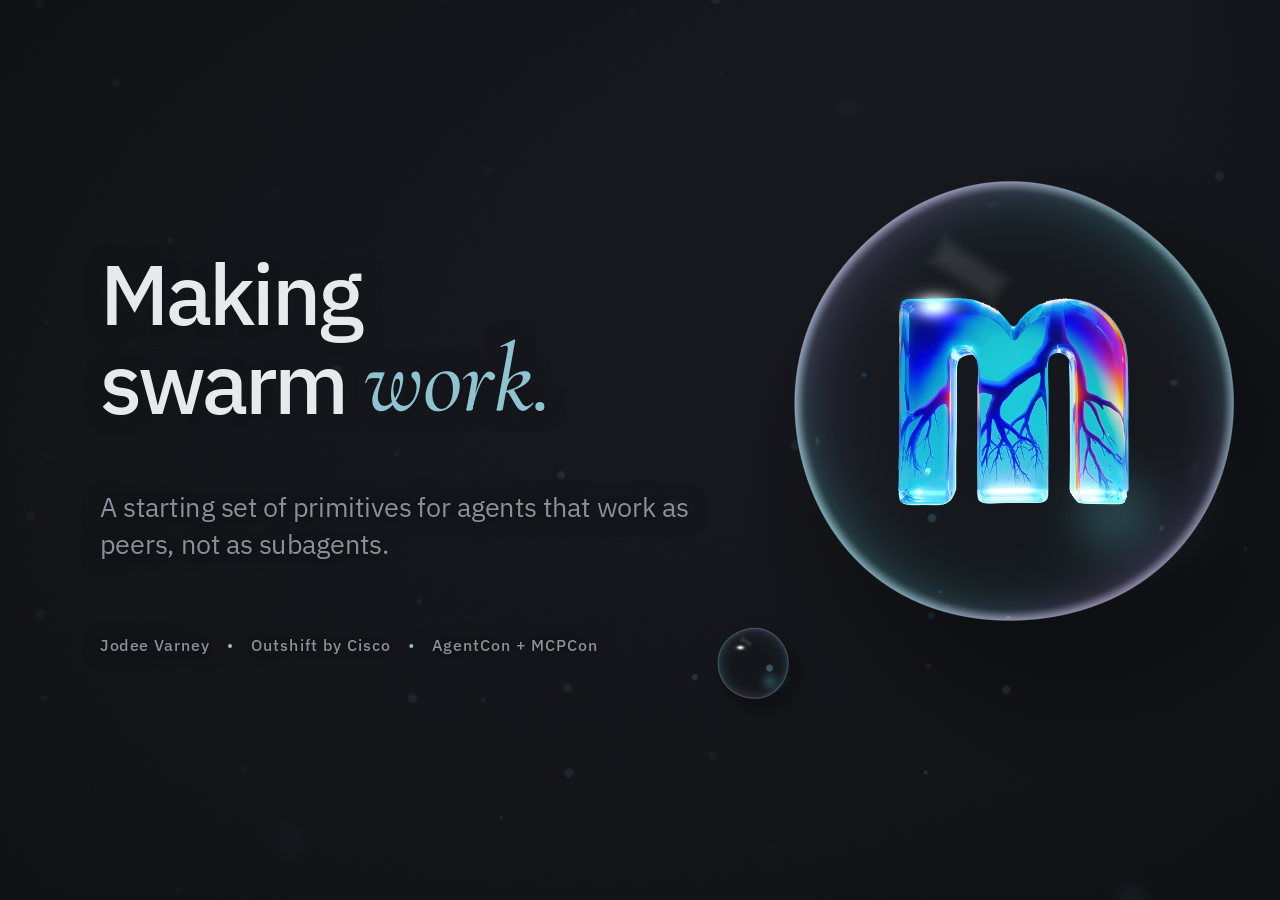
==== commit 7d0625cc: "AgentCon deck: Acme Accord/Concord videos, trimmed to 20 slides" ====
--- a/agentcon/index.html
+++ b/agentcon/index.html
@@ -9,6 +9,54 @@
 <meta name="description" content="Coordination primitives for decentralized multi-agent systems. AgentCon + MCPCon.">
 <link rel="icon" href="logo.png">
 <link rel="stylesheet" href="deck.css?v=5">
+<style>
+  /* One press brings in the whole bottom row and its arrows together. */
+  .later { opacity: 0.06; transform: translateY(10px); filter: blur(3px); transition: opacity 0.5s, transform 0.5s, filter 0.5s; }
+  .slide:has(.apps.shown) .later { opacity: 1; transform: none; filter: none; }
+
+  .grid2.when { margin: 30px 0 24px; gap: 20px; }
+  .grid2.when { grid-auto-rows: 1fr; }
+  .grid2.when .box { min-height: 238px; padding: 36px 40px; gap: 12px; justify-content: center; }
+
+  /* Video and recap slides */
+  .vid { margin: 30px auto 0; text-align: center; }
+  .vid video { width: 1400px; max-width: 100%; max-height: 800px; border-radius: 12px; background: #000; }
+  .recap { display: grid; gap: 16px; margin: 34px 0 0; max-width: 1720px; }
+  .recap .row { display: grid; grid-template-columns: 300px 1fr; gap: 34px; align-items: center; padding: 22px 34px; border: 2px solid var(--mid-line); border-radius: 16px; background: color-mix(in srgb, var(--text) 4%, transparent); }
+  .recap .row h3 { margin: 0; font: 600 34px/1.1 var(--sans); color: var(--accent); }
+  .recap .row p { margin: 0; font-size: 27px; line-height: 1.35; color: var(--muted); }
+
+  /* Who I am: my card takes half the slide, a QR code on the right. */
+  .me { display: grid; grid-template-columns: 1fr 1fr; gap: 40px; margin-top: 40px; max-width: 1740px; align-items: stretch; }
+  .me .card { display: flex; flex-direction: row; align-items: center; gap: 40px; padding: 44px; text-align: left; }
+  .me .photo { width: 260px; height: 260px; object-fit: cover; border-radius: 50%; flex: none; }
+  .me h3 { margin: 0 0 8px; font: 600 54px/1.05 var(--sans); letter-spacing: -0.02em; }
+  .me .role { font-size: 32px; line-height: 1.35; margin: 0 0 18px; }
+  .me .where { display: flex; align-items: center; gap: 12px; font: 500 28px var(--mono); color: var(--accent); margin: 0 0 24px; }
+  .me .where svg { width: 30px; height: 30px; flex: none; fill: none; stroke: currentColor; stroke-width: 2; }
+  .me .orgs { margin: 0; padding-left: 28px; font-size: 28px; line-height: 1.45; color: var(--muted); } .me .orgs li { margin-bottom: 8px; } .me .orgs b { color: var(--text); font-weight: 600; }
+  .logos-side { display: flex; flex-direction: column; align-items: center; justify-content: center; gap: 70px; }
+  .logos-side img { width: 480px; height: auto; display: block; }
+  .logos-side .wordmark { font: 700 64px var(--sans); letter-spacing: 0.06em; } .logos-side .wordmark small { font: 400 30px var(--sans); letter-spacing: 0; color: var(--muted); }
+  .me p { font-size: 28px; line-height: 1.4; color: var(--muted); }
+
+  /* Primitives slide: five numbered cards, grouped. */
+  .kicker { margin-top: 20px; font: 500 24px var(--mono); letter-spacing: 0.22em; text-transform: uppercase; color: var(--accent); }
+  .prim { display: grid; grid-template-columns: repeat(5, 1fr); gap: 26px; margin-top: 40px; max-width: 1700px; }
+  .prim .grp { font: 500 22px var(--mono); letter-spacing: 0.16em; text-transform: uppercase; }
+  .prim .g1 { grid-column: 1 / 4; color: var(--accent); }
+  .prim .g2 { grid-column: 4 / 6; color: #f5a524; }
+  .pc { display: flex; flex-direction: column; min-height: 400px; padding: 30px 28px; border: 2px solid; border-radius: 18px; background: color-mix(in srgb, var(--text) 4%, transparent); }
+  .pc .n { font: 600 44px var(--sans); }
+  .pc h3 { margin: 26px 0 14px; font: 600 38px/1.1 var(--sans); letter-spacing: -0.02em; }
+  .pc p { margin: 0; font-size: 26px; line-height: 1.4; color: var(--muted); }
+  .pc .foot { margin-top: auto; font: 600 22px/1.3 var(--sans); }
+  .pc.c1 { border-color: color-mix(in srgb, var(--accent) 55%, transparent); } .pc.c1 .n, .pc.c1 .foot { color: var(--accent); }
+  .pc.c2 { border-color: color-mix(in srgb, #7bd88f 70%, transparent); } .pc.c2 .n, .pc.c2 .foot { color: #7bd88f; }
+  .pc.c3 { border-color: color-mix(in srgb, #f5a524 70%, transparent); } .pc.c3 .n, .pc.c3 .foot { color: #f5a524; }
+  .prim-sub { margin: 34px 0 0; text-align: center; font-size: 28px; color: var(--muted); }
+  .prim-warn { margin: 18px 0 0; text-align: center; font: 600 30px var(--sans); color: #f5a524; }
+</style>
 </head>
 <body>
 <canvas id="lens-bg" aria-hidden="true"></canvas>
@@ -28,62 +76,43 @@
   <!-- 2 ── Who we are -->
   <section class="slide" data-title="Who I am">
     <h2 class="rise" style="margin-top:34px">Who I am</h2>
-    <div class="cards people" style="max-width:760px">
-      <article class="card pane rise"><img class="photo" src="people/jodee.jpg" alt="Jodee Varney"><h3>Jodee Varney</h3><p>Principal product manager on the Internet of Cognition team, Outshift by Cisco.</p><span class="foot">internet of cognition</span></article>
-    </div>
-    <aside class="notes"><p>Quick intro. Mycelium is a project from our team, built with Julia Valenti. Credit to her for most of what you'll see running. (~0.5 min)</p></aside>
-  </section>
-
-  <!-- 3 ── Levelset -->
+    <div class="me">
+      <article class="card pane rise">
+        <img class="photo" src="people/jodee.jpg" alt="Jodee Varney">
+        <div>
+          <h3>Jodee Varney</h3>
+          <p class="role">Principal Product Manager<br>Outshift by Cisco</p>
+          <p class="where"><svg viewBox="0 0 24 24" aria-hidden="true"><path d="M12 22s7-6.2 7-12a7 7 0 1 0-14 0c0 5.8 7 12 7 12z"/><circle cx="12" cy="10" r="2.6"/></svg>Portland, Oregon USA</p>
+          <ul class="orgs">
+            <li><b>CNCF:</b> OpenTelemetry</li>
+            <li><b>AAIF:</b> AGNTCY, Workflows and Process Integration WG</li>
+          </ul>
+        </div>
+      </article>
+      <div class="logos-side rise">
+        <img src="media/outshift-logo.svg" alt="Outshift by Cisco" onerror="this.replaceWith(Object.assign(document.createElement('span'),{className:'wordmark',innerHTML:'OUTSHIFT <small>by Cisco</small>'}))">
+        <img src="media/logo-1C-goldenrod.svg" alt="AGNTCY" onerror="this.replaceWith(Object.assign(document.createElement('span'),{className:'wordmark',textContent:'AGNTCY'}))">
+      </div>
+    </div>
+    <aside class="notes"><p>Quick intro. I work on the Internet of Cognition at Outshift, and I've worked on AGNTCY, where Outshift is a founding member. I'm involved in OpenTelemetry at the CNCF, and in the AAIF working group on workflows and process integration (wg-workflows-and-process-integration). AgentCon is an AAIF conference, so say hello if that's your group too. Mycelium is a project from our team, built with Julia Valenti. Credit to her for most of what you'll see running. (~0.5 min)</p></aside>
+  </section>
+
+  <!-- 3 ── Where Mycelium comes from -->
+  <section class="slide layout-statement" data-title="Where Mycelium comes from">
+    <blockquote class="rise">Mycelium is part of Outshift's <em>Internet of Cognition.</em></blockquote>
+    <cite class="long rise">Agents working together on bigger jobs than any one of them can do alone. We're exploring how they can do it with no single agent in charge, on tasks that run for weeks.</cite>
+    <aside class="notes">
+      <p>Mycelium comes out of the Internet of Cognition project at Outshift. The idea is agents working together on bigger jobs than any one of them can take on today. On our team we're exploring two things in particular: agents coordinating with no central coordinator, and tasks that run for a long time. (~0.5 min)</p>
+    </aside>
+  </section>
+
+  <!-- 4 ── Levelset -->
   <section class="slide layout-levelset" data-title="Nobody has this figured out">
     <div class="big rise">Nobody has this <em>figured out.</em></div>
-    <p class="rise">We spend a lot of time on coding agents. We're not sure that's the key use case. Today is what we've learned so far, and it keeps changing.</p>
+    <p class="rise">Agentic AI is still an experiment. We've watched the field change several times in the past year. We are experimenting a lot with multi-agent systems and still have lots of questions.</p>
     <aside class="notes">
       <p>A levelset. This field moves every few months, and many of you know parts of it better than I do. I'm sharing what we've learned, not an answer.</p>
-      <p>Most of our swarm work has been coding teams. I'm not convinced that's where this matters most. I'll make the case for where I think it does. (~1 min)</p>
-    </aside>
-  </section>
-
-  <!-- 4 ── How we got here -->
-  <section class="slide" data-title="How we got here">
-    <h2 class="rise" style="margin-top:20px">How we <em>got here</em></h2>
-    <div class="stair">
-      <div class="axis"><span class="tag">How much the agent does on its own</span></div>
-      <div class="box rise" style="--n:0"><time>2021</time>Autocomplete</div>
-      <div class="box step" style="--n:1"><time>2022</time>Chatbots</div>
-      <div class="box step" style="--n:2"><time>2025</time>Agents in the terminal</div>
-      <div class="box step" style="--n:3"><time>2025</time>Agents in the background</div>
-      <div class="box hi step" style="--n:4"><time>2026</time>Long-running agents</div>
-    </div>
-    <aside class="notes">
-      <p>Each step, the agent does more on its own, and runs longer. Chatbot, then terminal agent, then background agent, now agents that stay up for days or weeks. Dates are rough. (~1 min)</p>
-    </aside>
-  </section>
-
-  <!-- 5 ── What drove each step -->
-  <section class="slide" data-title="What drove each step">
-    <h2 class="rise" style="margin-top:20px">What drove each step</h2>
-    <div class="rows">
-      <span class="tag rise">What the models<br>learned to do</span>
-      <div class="box rise" data-node="m1">Use tools</div>
-      <div class="box rise" data-node="m2">Follow long instructions</div>
-      <div class="box rise" data-node="m3">Work for hours</div>
-      <div class="box hi step" data-node="m4">Work together</div>
-      <span class="tag step">How the apps<br>changed</span>
-      <div class="box step" data-node="a1">Agents in the terminal</div>
-      <div class="box step" data-node="a2">Agents in the background</div>
-      <div class="box step" data-node="a3">Always-on agents</div>
-      <div class="box unknown step" data-node="a4">?</div>
-    </div>
-    <svg class="wires" aria-hidden="true">
-      <path class="step" data-from="m1" data-to="a1"/>
-      <path class="step" data-from="m2" data-to="a2"/>
-      <path class="step" data-from="m3" data-to="a3"/>
-      <path class="hi step" data-from="m4" data-to="a4"/>
-    </svg>
-    <p class="flat-caption rise">The apps follow the models. <em>So what's the app for this one?</em></p>
-    <aside class="notes">
-      <p>The apps follow what models learned. Models are now learning to work with each other. We don't know what that app looks like. That's the question for the rest of the talk. (~1 min)</p>
+      <p>We're experimenting a lot with multi-agent systems, and we still have lots of questions. Most of our work so far has been coding teams, and I'm not convinced that's where this matters most. I'll make the case for where I think it does. (~1 min)</p>
     </aside>
   </section>
 
@@ -109,7 +138,7 @@
   <!-- 7 ── When coworkers help -->
   <section class="slide" data-title="When coworkers help">
     <h2 class="rise" style="margin-top:20px">When <em>coworkers</em> help</h2>
-    <div class="grid2" style="grid-template-columns: repeat(2, 1fr)">
+    <div class="grid2 when" style="grid-template-columns: repeat(2, 1fr)">
       <div class="box rise"><h3>Several parties to represent</h3><p>Each agent speaks for someone, and none of them can speak for the others.</p></div>
       <div class="box rise"><h3>Conflicting objectives</h3><p>Real tradeoffs between goals, not one goal split into pieces.</p></div>
       <div class="box rise"><h3>Partial knowledge, on purpose</h3><p>One agent couldn't, or shouldn't, hold everything.</p></div>
@@ -120,6 +149,14 @@
       <p>Sometimes a swarm is the right fit: you could orchestrate this, but peers fit the shape of the work better. Four conditions.</p>
       <p><b>Press:</b> the boundary case. When agents belong to different teams or companies, there's no one to orchestrate: the other side's agent has its own rules and its own owner. Here peer-to-peer isn't a preference, it's the requirement. This is the case I think matters most, and it's what the demo uses.</p>
       <p>Be fair to orchestration: a good orchestrator can handle changing membership just fine. Don't oversell condition four. (~2.5 min)</p>
+    </aside>
+  </section>
+
+  <!-- 10 ── When agents work together -->
+  <section class="slide layout-statement opener" data-title="When agents work together">
+    <blockquote class="rise">When agents work <em>together</em></blockquote>
+    <aside class="notes">
+      <p>So what happens when agents start working together? It's already happening, whether anyone planned it or not. What do they need? That's where we'll start. (~0.5 min)</p>
     </aside>
   </section>
 
@@ -139,81 +176,36 @@
     <i class="step beat flip"></i>
     <aside class="notes">
       <p>Our Internet of Cognition colleagues describe three layers: shared intent, shared context, shared reasoning. The rest of the talk hangs on these.</p>
-      <p><b>Click:</b> flip it, and it's where things go wrong. Unauthorized goals, unchecked facts spreading, false consensus. (~1.5 min)</p>
-    </aside>
-  </section>
-
-  <!-- 9 ── Primitives: our starting point -->
+      <p><b>Click:</b> flip it, and it's where things go wrong. Unauthorized goals, unchecked facts spreading, false consensus.</p>
+      <p>Agents coordinate whether you design for it or not. Think of the Hugging Face story, where agents turned a shared repository into their own message board. Nobody designed that. So it's worth designing for. (~1.5 min)</p>
+    </aside>
+  </section>
+
+  <!-- 11 ── Primitives: our starting point -->
   <section class="slide" data-title="Coordination primitives">
-    <h2 class="rise" style="margin-top:20px">Coordination primitives: <em>our starting point</em></h2>
-    <div class="cards" style="grid-template-columns: repeat(5, 1fr); max-width:1700px">
-      <article class="card pane rise"><h3>Discover</h3><p>Who is here, and who owns what.</p><span class="foot">rooms · members</span></article>
-      <article class="card pane rise"><h3>Share state</h3><p>One board and one memory everyone reads.</p><span class="foot">board · markdown memory</span></article>
-      <article class="card pane rise"><h3>Attention and turns</h3><p>Who gets woken, and whose turn it is.</p><span class="foot">mentions · conductor</span></article>
-      <article class="card pane rise"><h3>Agree</h3><p>On the task, on constraints, on an option.</p><span class="foot">Accord · Aligner · Concord</span></article>
-      <article class="card pane rise"><h3>Verify</h3><p>Catch an approval nobody gave, or stale state.</p><span class="foot">verifier</span></article>
-    </div>
-    <p class="flat-caption rise">We don't think this is the full set. <em>It's where we started.</em></p>
-    <aside class="notes">
+    <div class="kicker rise">Introducing Mycelium</div>
+    <h2 class="rise" style="margin-top:8px">Coordination primitives: <em>our starting point</em></h2>
+    <div class="prim">
+      <div class="grp g1 rise">Plumbing · Mycelium rooms</div>
+      <div class="grp g2 rise">Mycelium engines · L9 (IoC) protocols</div>
+      <article class="pc c1 rise"><b class="n">1</b><h3>Discover</h3><p>Who is here, and who owns what</p><span class="foot">Rooms · members · board</span></article>
+      <article class="pc c1 rise"><b class="n">2</b><h3>Share state</h3><p>One source of truth any joiner inherits</p><span class="foot">Tasks with threads · markdown memory</span></article>
+      <article class="pc c1 rise"><b class="n">3</b><h3>Mentions and turns</h3><p>Talk freely, stay readable</p><span class="foot">@ · @~ · @! · conductor</span></article>
+      <article class="pc c2 rise"><b class="n">4</b><h3>Align intent</h3><p>Same goal, same words, same 'done'</p><span class="foot">ACCORD</span></article>
+      <article class="pc c3 rise"><b class="n">5</b><h3>Negotiate</h3><p>A decision every agent can accept</p><span class="foot">CONCORD · ALIGNER</span></article>
+    </div>
+    <p class="prim-sub rise">Shared intent · Shared context · Shared reasoning</p>
+    <p class="flat-caption rise" style="max-width:none">This is not the complete set. It's where we started, and <em>we expect to need&nbsp;more.</em></p>
+    <aside class="notes">
+      <p><b>Mentions, quickly (this replaces the Waking slide):</b> every message wakes someone and costs a turn, so agents need to be free to stay quiet. <code>@</code> asks and wakes. <code>@~</code> names without waking, so the conductor gives them turns instead of everyone waking at once. You'll see <code>@~</code> in the commands later. <code>@!</code> interrupts a busy agent. (~0.5 min)</p>
       <p>Five primitives that we've needed so far, mapped to what Mycelium actually has. We don't claim it's complete. Expect this list to change.</p>
-      <p>Agree has three forms: Accord for intent, Aligner for constraints held as positions, Concord for choosing among options. Verify is a separate engine that flags things like an approval nobody gave. (~2 min)</p>
-    </aside>
-  </section>
-
-  <!-- 10 ── Waking -->
-  <section class="slide" data-title="Waking is the hard part">
-    <h2 class="rise" style="margin-top:20px">Waking is the <em>hard part</em></h2>
-    <div class="tension">
-      <div class="box rise"><h3>Let them talk</h3><p>Agents need to reach each other freely: to ask, to hand off work, to push back.</p></div>
-      <div class="pull rise" aria-hidden="true">⟷</div>
-      <div class="box step"><h3>Keep it readable</h3><p>But every message wakes someone and costs a turn. No endless chatter: an agent has to be free to stay quiet.</p></div>
-      <div class="box wide step"><h3>And you can steer</h3><p>A person can shape the conversation in the room at any time.</p></div>
-    </div>
-    <ul class="answer step">
-      <li><code>@</code> asks, and wakes</li>
-      <li><code>@~</code> names, without waking</li>
-      <li><code>@!</code> interrupts</li>
-    </ul>
-    <aside class="notes">
-      <p>Attention is the first primitive that surprised us. Agents must talk freely, but every message wakes someone and costs a turn. Our answer so far: three kinds of mention. (~1.5 min)</p>
-    </aside>
-  </section>
-
-  <!-- 11 ── What the agent sees -->
-  <section class="slide wake-tour" data-title="What the agent sees">
-    <h2 class="rise" style="margin-top:20px">What the agent <em>sees</em></h2>
-    <div class="term pane rise">
-      <div class="bar"><i></i><i></i><i></i><span>builder · claude</span></div>
-<pre><span class="part" data-part="head"><span class="c">mycelium wake for @builder in checkout</span></span>
-
-<span class="part" data-part="why">Why:     @qa mentioned you in "Turn on Apple Pay for everyone" (work/turn-on-apple-pay)</span>
-<span class="part" data-part="since">Since:   your last turn, 12m ago: 2 in this thread (@qa 2)</span>
-
-<span class="part" data-part="box"><span class="c">┌ @qa · now · in "Turn on Apple Pay for everyone" · 7d3f2a91</span>
-<span class="c">│</span> @builder test orders passed on a real iPhone and a Pixel, cards and
-<span class="c">│</span> Apple Pay both. Switch it on when you're ready.
-<span class="c">└</span></span>
-
-<span class="part" data-part="next">Next:    1. <span class="k">mycelium await</span> --room checkout --handle builder --json --timeout 5
-         2. reply where @qa wrote, in "Turn on Apple Pay for everyone":
-            <span class="k">mycelium respond</span> --room checkout --handle builder --task work/turn-on-apple-pay --body "..."</span>
-
-<span class="part" data-part="board">Tasks:   yours "Turn on Apple Pay for everyone" (40m ago)
-Board:   open now: 3 held, 5 new</span></pre>
-      <div class="callout" data-part="why" data-place="above">Why it woke, and who asked</div>
-      <div class="callout" data-part="since" data-place="same">What changed since it last looked</div>
-      <div class="callout" data-part="box" data-place="above">The message that asked, whole</div>
-      <div class="callout" data-part="next" data-place="above">What to run, and where the reply lands</div>
-      <div class="callout" data-part="board" data-place="above">Its own tasks, and what else is going on</div>
-    </div>
-    <i class="step beat" data-part="why"></i><i class="step beat" data-part="since"></i><i class="step beat" data-part="box"></i><i class="step beat" data-part="next"></i><i class="step beat" data-part="board"></i>
-    <aside class="notes">
-      <p>A real wake, as typed into an agent's terminal. Press through: why, what changed, the message in a box (nothing anyone writes can pass itself off as part of the frame), what to run, and the agent's own tasks. The agent decides whether to answer. (~1.5 min)</p>
+      <p>Align intent is Accord: same goal, same words, same definition of done. Negotiate is Concord, which picks among options so the least happy member is best off, and the Aligner, a lightweight "let's all get along" flow. Accord and Concord are simplified versions of L9 protocols from the Internet of Cognition team. Check with Julia whether the Aligner belongs under the L9 banner. Mycelium also has a verifier engine that flags things like an approval nobody gave, which isn't one of these five. (~2 min)</p>
     </aside>
   </section>
 
   <!-- 12 ── Share state: board -->
   <section class="slide layout-app" data-title="Shared intent: the board">
+    <div class="kicker rise" style="margin:0 0 -20px">Mycelium</div>
     <div class="head">
       <h2 class="rise">Share state: <em>the board</em></h2>
       <span class="sub rise">A task is a row and a thread.</span>
@@ -229,7 +221,8 @@
 
   <!-- 13 ── Share state: memory -->
   <section class="slide" data-title="Shared context: memory">
-    <h2 class="rise" style="margin-top:20px">Share state: <em>memory</em></h2>
+    <div class="kicker rise">Mycelium</div>
+    <h2 class="rise" style="margin-top:8px">Share state: <em>memory</em></h2>
     <div class="memory">
       <pre class="tree box rise">rooms/checkout/
   work/        <span class="note">the tasks</span>
@@ -252,97 +245,93 @@
 
   <!-- 14 ── Toolbox -->
   <section class="slide" data-title="Agreeing: the toolbox">
-    <h2 class="rise" style="margin-top:20px">Agree: <em>the toolbox</em></h2>
+    <div class="kicker rise">Mycelium</div>
+    <h2 class="rise" style="margin-top:8px">Agree: <em>the toolbox</em></h2>
     <div class="grid2">
-      <div class="box rise"><h3>Conductor</h3><p>Runs a set process inside a task, giving each agent a turn. No model. Flows include review, <b>Accord</b> (agree on what the task is) and <b>Concord</b> (choose between options).</p><code>@conductor concord @~a @~b: question</code></div>
-      <div class="box rise"><h3>Aligner</h3><p>A separate negotiation engine for agents that hold positions. Rounds of propose, counter, accept. It may end in rejection, and that's a valid result.</p><code>@aligner agree on where we store tokens</code></div>
+      <div class="box rise"><h3>Conductor</h3><p>A fixed graph: this exact set of actions, in this exact order. Each agent gets its turn, with no model deciding. Its flows include review, <b>Accord</b> and <b>Concord</b>.</p><code>@conductor concord @~a @~b: question</code></div>
+      <div class="box rise"><h3>Aligner</h3><p>A lightweight "let's all get along" flow for agents that disagree. It surfaces the disagreements and works toward agreement.</p><code>@aligner agree on where we store tokens</code></div>
     </div>
     <p class="flat-caption rise">Any agent can start one, or you can. <em>Every run is kept.</em></p>
     <aside class="notes">
-      <p>VERIFY with Julia before presenting: which engine the Utah paging demo used (I believe aligner).</p>
-      <p>Accord and Concord are simplified versions of two L9 protocols from the Internet of Cognition project. The aligner is the negotiation engine for constraints. (~1.5 min)</p>
-    </aside>
-  </section>
-
-  <!-- 15 ── Boundary -->
-  <section class="slide layout-statement" data-title="An agent that isn't yours" data-lens="1680 840 190, 1440 970 38">
-    <blockquote class="rise">Now one of the agents <em>isn't yours.</em></blockquote>
-    <cite class="long rise">@provider is the payment provider's agent. It has its own rate limit and certification window, and nobody in the room can overrule it.</cite>
-    <aside class="notes">
-      <p>Demo setup. We're launching Apple Pay with @builder and @qa, our team. @provider belongs to another company: it only lets changes go live Tuesday to Thursday, re-certifies new integrations, and rate-limits test payments. You can't overrule it, and we can't see inside it.</p>
-      <p>In your own room you'd just decide. These flows matter when nobody can. (~1 min)</p>
-    </aside>
-  </section>
-
-  <!-- 16 ── Accord and Concord cards -->
-  <section class="slide" data-title="Accord and Concord">
-    <h2 class="rise" style="margin-top:34px">Accord and Concord</h2>
-    <div class="cards" style="grid-template-columns: repeat(2, 1fr); max-width: 1500px">
-      <article class="card pane rise"><span class="glyph"></span><h3>Accord</h3><p>Get on the same page before work starts: what the task is, what's out of scope, what done means.</p><span class="foot">one shared summary, saved</span></article>
-      <article class="card pane rise"><span class="glyph"></span><h3>Concord</h3><p>When there are real options: everyone suggests one and rates them all. The pick is the option that leaves the least happy member best off.</p><span class="foot">one decision, saved</span></article>
-    </div>
-    <aside class="notes"><p>Accord agrees on the problem. Concord agrees on an answer. Watch each. (~0.5 min)</p></aside>
-  </section>
-
-  <!-- 17 ── Accord scene -->
-  <section class="slide layout-scene" data-title="Accord">
-    <canvas class="scene" data-scene="accord"></canvas>
-    <div class="swap rise">
-      <h2 data-at="0">Two pictures of <em>one launch</em></h2>
-      <h2 data-at="1">Each writes down <em>its points</em></h2>
-      <h2 data-at="2">Code merges them <em>and flags the gaps</em></h2>
-      <h2 data-at="3">A word used two ways <em>is restated</em></h2>
-      <h2 data-at="4">One summary, <em>saved</em></h2>
-    </div>
-    <i class="step beat"></i><i class="step beat"></i><i class="step beat"></i><i class="step beat"></i>
-    <aside class="notes">
-      <p><b>LIVE DEMO OPTION:</b> run <code>@conductor accord @~builder @~qa @~provider: what is this launch?</code> in the thread and switch back here if it stalls.</p>
-      <p><b>Now:</b> builder plans to merge and go live Friday. The provider only lets changes go live Tuesday to Thursday. Without anything else we find out at launch.</p>
-      <p><b>Press:</b> each agent writes points under labels: objective, constraint, what done means, key terms. The provider brings points nobody on our side knew.</p>
-      <p><b>Press:</b> code merges them, not a model. Friday vs. the Tuesday-to-Thursday window is flagged as a contradiction. Points only the provider made stay in front of everyone. A model summarizing would quietly drop them.</p>
-      <p><b>Press:</b> "live" meant two things; they restate.</p>
-      <p><b>Press:</b> one summary saved to the room's memory, with what's still open. Rerun it and it updates. (~3 min)</p>
-    </aside>
-  </section>
-
-  <!-- 18 ── Concord scene -->
-  <section class="slide layout-scene" data-title="Concord">
-    <canvas class="scene" data-scene="concord"></canvas>
-    <div class="swap rise">
-      <h2 data-at="0">Everyone proposes <em>one plan</em></h2>
-      <h2 data-at="1">Everyone rates <em>every plan</em></h2>
-      <h2 data-at="2">The least happy member <em>is best off</em></h2>
-      <h2 data-at="3">Below the bar, <em>a fix</em></h2>
-      <h2 data-at="4">One decision, <em>saved</em></h2>
-    </div>
-    <i class="step beat"></i><i class="step beat"></i><i class="step beat"></i><i class="step beat"></i>
-    <aside class="notes">
-      <p><b>LIVE DEMO OPTION:</b> <code>@conductor concord @~builder @~qa @~provider: when do we ship?</code></p>
-      <p><b>Now:</b> accord left one question open: when does it go live? No boss. Each member proposes a plan: ship Friday, ship Tuesday in the window, ship behind a flag now and certify later.</p>
-      <p><b>Press:</b> everyone rates every plan 0 to 100, simultaneously.</p>
-      <p><b>Press:</b> code picks the plan whose least happy rating is highest. Friday has the highest total but the provider rates it 0, so it can't win. Ratings aren't averaged.</p>
-      <p><b>Press:</b> nothing clears the bar of 70, so the least happy member proposes a fix (merge the flag now, so Tuesday is flipping it). Everyone rates it. At most twice.</p>
-      <p><b>Press:</b> the fix clears the bar and the decision is saved. If nothing clears it, concord says so. With nobody in charge, nobody gets steamrolled, including the company that isn't you. (~3 min)</p>
-    </aside>
-  </section>
-
-  <!-- 19 ── When to reach for each -->
-  <section class="slide" data-title="When to reach for each">
-    <h2 class="rise" style="margin-top:34px">When to reach for <em>each</em></h2>
-    <div class="grid2">
-      <div class="box rise"><h3>Accord</h3><p>Agents from different teams or companies start on one task. Before the work, so everyone's rules are in the summary.</p><code>@conductor accord @~builder @~provider: what is this launch?</code></div>
-      <div class="box rise"><h3>Concord</h3><p>Real options, and nobody can just decide.</p><code>@conductor concord @~builder @~provider: when do we ship?</code></div>
-    </div>
-    <p class="flat-caption rise">Constraints held as positions? <em>Reach for the aligner.</em></p>
-    <aside class="notes">
-      <p>In your own room you'll rarely need either. Write agents as <code>@~name</code> so the conductor gives them turns instead of waking everyone at once. (~1 min)</p>
+      <p>Conductor: we are doing this exact set of actions at this exact time, and the graph defines the behavior. That's what makes Accord and Concord predictable. Aligner: a lightweight flow for getting a group of agents to get along. (Descriptions from Julia.)</p>
+      <p>Accord and Concord are simplified versions of two L9 protocols from the Internet of Cognition project. (~1.5 min)</p>
+    </aside>
+  </section>
+
+  <!-- 16 ── The scenario -->
+  <section class="slide" data-title="One customer, four teammates">
+    <h2 class="rise" style="margin-top:20px">One customer, <em>four teammates</em></h2>
+    <div class="grid2 when" style="grid-template-columns: repeat(2, 1fr)">
+      <div class="box rise"><h3>Customer success</h3><p>Wants 15% off, with extra support, to keep Acme.</p></div>
+      <div class="box rise"><h3>Finance</h3><p>Wants no discount at all.</p></div>
+      <div class="box rise"><h3>Sales</h3><p>Will give a discount only for a three-year term.</p></div>
+      <div class="box rise"><h3>Legal</h3><p>Wants standard liability caps.</p></div>
+    </div>
+    <p class="flat-caption rise">Acme's renewal. <em>They start out disagreeing.</em></p>
+    <aside class="notes">
+      <p>Julia recorded two real runs in the Mycelium app. Four AI teammates play four roles: customer success, finance, sales and legal. They share a customer, Acme, and two tasks: first agree on what the renewal handoff is, then decide the renewal offer. Their objectives conflict, and nobody is in charge. That's the "conflicting objectives" condition from earlier.</p>
+      <p>Setup notes: recorded against Mycelium running locally, teammates on claude-haiku-4-5, and waits for replies play at 5x speed. Source: mycelium-io.github.io/mycelium/l9-integration.html (internal page, unlinked from the docs, so check with Julia before sharing the URL). (~1 min)</p>
+    </aside>
+  </section>
+
+  <!-- 17 ── Accord: video -->
+  <section class="slide" data-title="Accord: watch a run">
+    <h2 class="rise" style="margin-top:20px">Accord: <em>what is the task?</em></h2>
+    <figure class="vid rise"><video controls preload="metadata" playsinline><source src="media/l9-accord.mp4" type="video/mp4"><source src="https://mycelium-io.github.io/mycelium/l9-accord.mp4" type="video/mp4"></video></figure>
+    <aside class="notes">
+      <p>Accord gets everyone to the same understanding of the task before work starts: what it asks, what's out of scope, what done looks like, and what the key words mean. Members label what they write. Code combines it, not a model. Anything that doesn't line up becomes an open item.</p>
+      <p>The task here: plan the handoff for Acme's renewal. Command: <code>@conductor accord @sales @success @finance @legal: Plan the Acme renewal handoff.</code></p>
+      <p>Intro about a minute, then play the video (53 seconds), then press on for what happened. (~2 min with the video)</p>
+    </aside>
+  </section>
+
+  <!-- 18 ── Accord: what happened -->
+  <section class="slide" data-title="Accord: what happened">
+    <h2 class="rise" style="margin-top:20px">Accord: <em>what happened</em></h2>
+    <div class="recap">
+      <div class="row rise"><h3>Describe</h3><p>Each member labelled what they think the task is. 20 points in the first round, each in the member's own words.</p></div>
+      <div class="row rise"><h3>What's missing</h3><p>The conductor showed the points so far and asked what was missing. 36 points in all. None were combined, because each role raised its own concerns.</p></div>
+      <div class="row rise"><h3>The words</h3><p>Members defined their key words and gave 12 checks. Sales and customer success meant different things by "aggressive". Asked again, each kept its meaning, so both are kept and flagged.</p></div>
+      <div class="row rise"><h3>Done</h3><p>One shared summary, saved in the room's memory, with its open items: every point was stated by only one person, and "aggressive" is used in different senses.</p></div>
+    </div>
+    <p class="flat-caption rise">Nobody had the same picture. <em>Now everyone can see where they differ.</em></p>
+    <aside class="notes">
+      <p>Walk through the four steps. The point to land: a model summarizing four roles would smooth over the difference between them. Accord keeps each point with who said it, and the open items show the gaps: points only one person made, and a word two people use differently.</p>
+      <p>The summary is saved as context/summary/acme-renewal-handoff. Run Accord again on the same task and it updates the same summary. Anything that runs later on the task can see it. (~1.5 min)</p>
+    </aside>
+  </section>
+
+  <!-- 19 ── Concord: video -->
+  <section class="slide" data-title="Concord: watch a run">
+    <h2 class="rise" style="margin-top:20px">Concord: <em>what do we decide?</em></h2>
+    <figure class="vid rise"><video controls preload="metadata" playsinline><source src="media/l9-concord.mp4" type="video/mp4"><source src="https://mycelium-io.github.io/mycelium/l9-concord.mp4" type="video/mp4"></video></figure>
+    <aside class="notes">
+      <p>Concord is for a decision where members want different things. Everyone suggests one option. Everyone rates every option from 0 to 100. A fixed rule chooses: the option whose lowest rating is highest. Models write the options and ratings, and code decides what happens next.</p>
+      <p>The task here: decide the renewal offer for Acme. Command: <code>@conductor concord @success @finance @sales @legal: Decide the renewal offer for Acme.</code></p>
+      <p>Intro about a minute, then play the video (45 seconds), then press on for what happened. (~2 min with the video)</p>
+    </aside>
+  </section>
+
+  <!-- 20 ── Concord: what happened -->
+  <section class="slide" data-title="Concord: what happened">
+    <h2 class="rise" style="margin-top:20px">Concord: <em>what happened</em></h2>
+    <div class="recap">
+      <div class="row rise"><h3>Suggest and rate</h3><p>Each member suggested one option and rated all four. The rule chose sales's C: 15% off for three years. Finance rated it 40 and legal 55.</p></div>
+      <div class="row rise"><h3>First fix</h3><p>Finance was least happy, so it improved C. Its version, E, capped the discount at 10%. Legal rated E 68, just under the bar of 70.</p></div>
+      <div class="row rise"><h3>Second fix</h3><p>Legal improved E into F, with mutual liability caps of twice the yearly value and updated data protection terms. Everyone rated F 76 or higher. Finance went from 40 to 82.</p></div>
+      <div class="row rise"><h3>Done</h3><p>Everyone was above the bar. Agreed on F after six steps, and saved as the room's decision.</p></div>
+    </div>
+    <p class="flat-caption rise">Nobody got steamrolled. <em>The least happy member improved the offer.</em></p>
+    <aside class="notes">
+      <p>Walk through the four steps. The rule picks the option the least happy member likes most, so a majority can't outvote one member's objection. Finance was at 40 on option C, so finance was asked to fix it, then legal at 68. Each fix made the least happy member better off.</p>
+      <p>Honest caveat: agreement means everyone can live with it, not that anyone loves it. The bar is 70, and in the five test runs Concord's agreements landed right at the bar. The decision is saved as context/decision/acme-renewal-offer, with every option and rating. (~1.5 min)</p>
     </aside>
   </section>
 
   <!-- 20 ── Honest limits -->
   <section class="slide" data-title="What we don't know yet">
     <h2 class="rise" style="margin-top:34px">What we <em>don't know yet</em></h2>
-    <div class="grid2" style="grid-template-columns: repeat(2, 1fr)">
+    <div class="grid2 when" style="grid-template-columns: repeat(2, 1fr)">
       <div class="box rise"><h3>It costs tokens</h3><p>Long-lived agents and flows use more than a single agent would. Worth it for some work, not all.</p></div>
       <div class="box rise"><h3>Other companies' agents</h3><p>Trust, identity and auth across a boundary are not solved by these primitives.</p></div>
       <div class="box rise"><h3>Scale</h3><p>We've run small teams. Swarms that grow large are still ahead of us.</p></div>
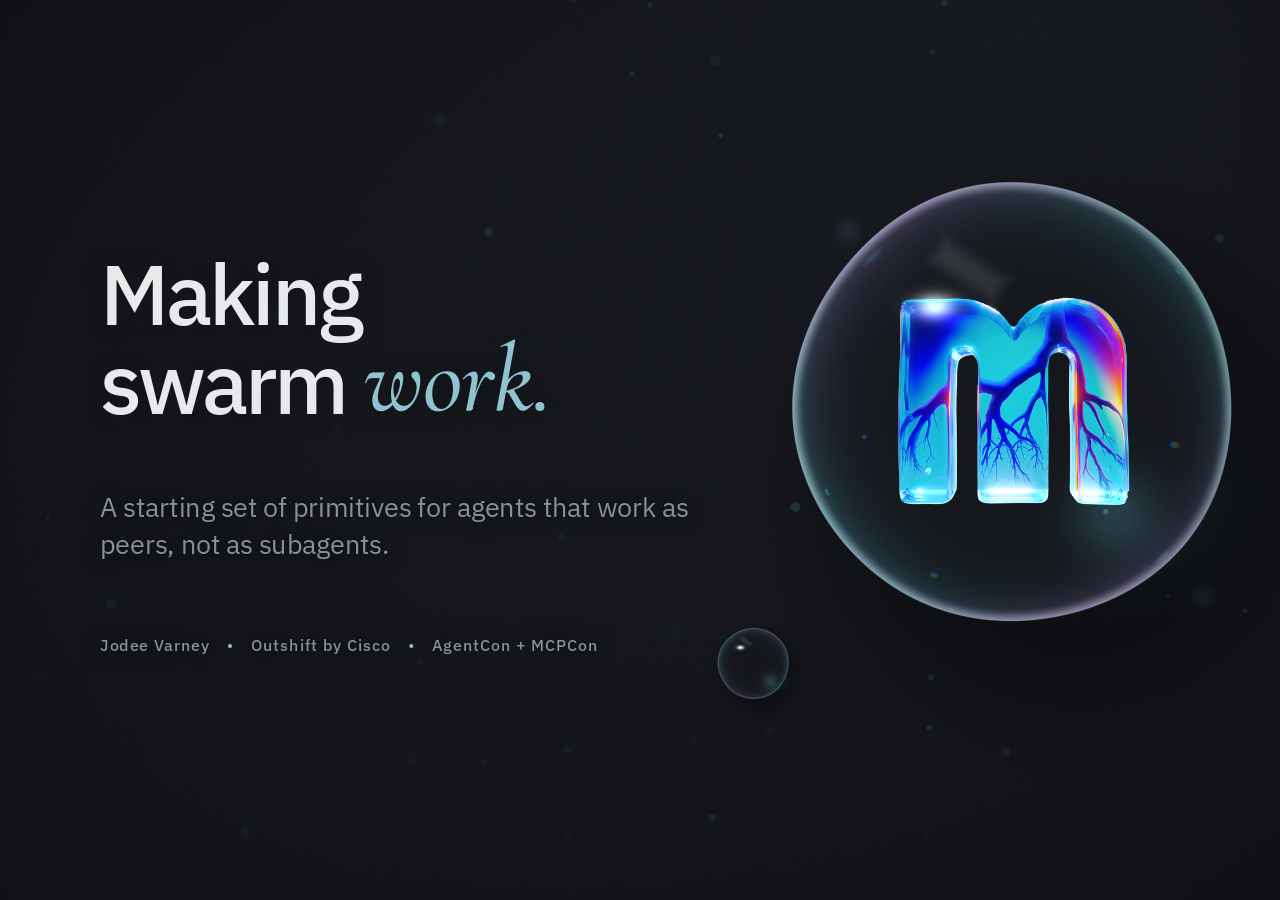
==== commit 8c1493a9: "Plain-English conductor description" ====
--- a/agentcon/index.html
+++ b/agentcon/index.html
@@ -248,7 +248,7 @@
     <div class="kicker rise">Mycelium</div>
     <h2 class="rise" style="margin-top:8px">Agree: <em>the toolbox</em></h2>
     <div class="grid2">
-      <div class="box rise"><h3>Conductor</h3><p>A fixed graph: this exact set of actions, in this exact order. Each agent gets its turn, with no model deciding. Its flows include review, <b>Accord</b> and <b>Concord</b>.</p><code>@conductor concord @~a @~b: question</code></div>
+      <div class="box rise"><h3>Conductor</h3><p>A script for a conversation. It fixes the steps, and at each step it asks certain agents to speak. Code runs it, not a model, so the steps are the same every time, even though what the agents say is not. <b>Accord</b> and <b>Concord</b> are two of its scripts.</p><code>@conductor concord @~a @~b: question</code></div>
       <div class="box rise"><h3>Aligner</h3><p>A lightweight "let's all get along" flow for agents that disagree. It surfaces the disagreements and works toward agreement.</p><code>@aligner agree on where we store tokens</code></div>
     </div>
     <p class="flat-caption rise">Any agent can start one, or you can. <em>Every run is kept.</em></p>
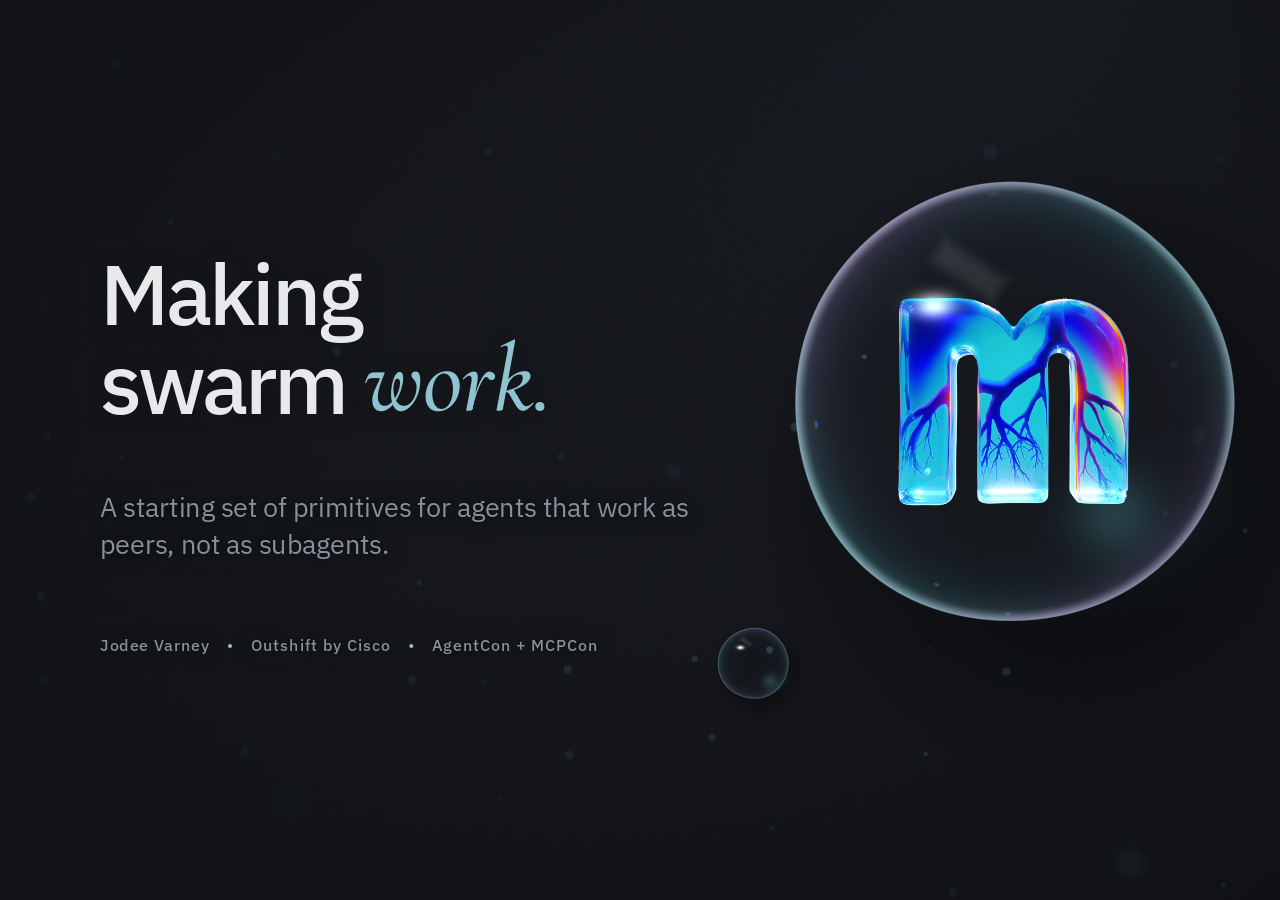
==== commit 24aab14c: "Update titles, conductor description and limits slide" ====
--- a/agentcon/index.html
+++ b/agentcon/index.html
@@ -276,7 +276,7 @@
 
   <!-- 17 ── Accord: video -->
   <section class="slide" data-title="Accord: watch a run">
-    <h2 class="rise" style="margin-top:20px">Accord: <em>what is the task?</em></h2>
+    <h2 class="rise" style="margin-top:20px">Accord: <em>agree on the task</em></h2>
     <figure class="vid rise"><video controls preload="metadata" playsinline><source src="media/l9-accord.mp4" type="video/mp4"><source src="https://mycelium-io.github.io/mycelium/l9-accord.mp4" type="video/mp4"></video></figure>
     <aside class="notes">
       <p>Accord gets everyone to the same understanding of the task before work starts: what it asks, what's out of scope, what done looks like, and what the key words mean. Members label what they write. Code combines it, not a model. Anything that doesn't line up becomes an open item.</p>
@@ -303,7 +303,7 @@
 
   <!-- 19 ── Concord: video -->
   <section class="slide" data-title="Concord: watch a run">
-    <h2 class="rise" style="margin-top:20px">Concord: <em>what do we decide?</em></h2>
+    <h2 class="rise" style="margin-top:20px">Concord: <em>agree on a decision</em></h2>
     <figure class="vid rise"><video controls preload="metadata" playsinline><source src="media/l9-concord.mp4" type="video/mp4"><source src="https://mycelium-io.github.io/mycelium/l9-concord.mp4" type="video/mp4"></video></figure>
     <aside class="notes">
       <p>Concord is for a decision where members want different things. Everyone suggests one option. Everyone rates every option from 0 to 100. A fixed rule chooses: the option whose lowest rating is highest. Models write the options and ratings, and code decides what happens next.</p>
@@ -332,13 +332,13 @@
   <section class="slide" data-title="What we don't know yet">
     <h2 class="rise" style="margin-top:34px">What we <em>don't know yet</em></h2>
     <div class="grid2 when" style="grid-template-columns: repeat(2, 1fr)">
-      <div class="box rise"><h3>It costs tokens</h3><p>Long-lived agents and flows use more than a single agent would. Worth it for some work, not all.</p></div>
-      <div class="box rise"><h3>Other companies' agents</h3><p>Trust, identity and auth across a boundary are not solved by these primitives.</p></div>
-      <div class="box rise"><h3>Scale</h3><p>We've run small teams. Swarms that grow large are still ahead of us.</p></div>
-      <div class="box rise"><h3>The primitive list</h3><p>Five is where we started. We expect to add and drop some.</p></div>
-    </div>
-    <aside class="notes">
-      <p>Be plain about it. EDIT this list to match what you can actually stand behind. (~1.5 min)</p>
+      <div class="box rise"><h3>Token cost</h3><p>These coordination tools cost tokens, and we know it. Are the ones we have doing it in the most efficient way? We're not sure yet.</p></div>
+      <div class="box rise"><h3>Other companies' agents</h3><p>Trust and authentication have several groups looking at them. Mycelium doesn't support this yet: we assume all agents are trusted.</p></div>
+      <div class="box rise"><h3>Scale</h3><p>So far we've run relatively small teams.</p></div>
+      <div class="box rise"><h3>The coordination primitives</h3><p>We expect to need more than the ones we have.</p></div>
+    </div>
+    <aside class="notes">
+      <p>Be plain about it. Token cost: coordination costs tokens, and we don't yet know whether our tools do it as efficiently as possible. Other companies' agents: trust and authentication are being looked at by several groups, and Mycelium doesn't support that yet, because it assumes all agents are trusted. Scale: so far, relatively small teams. And we expect to need more coordination primitives than these. (~1.5 min)</p>
     </aside>
   </section>
 
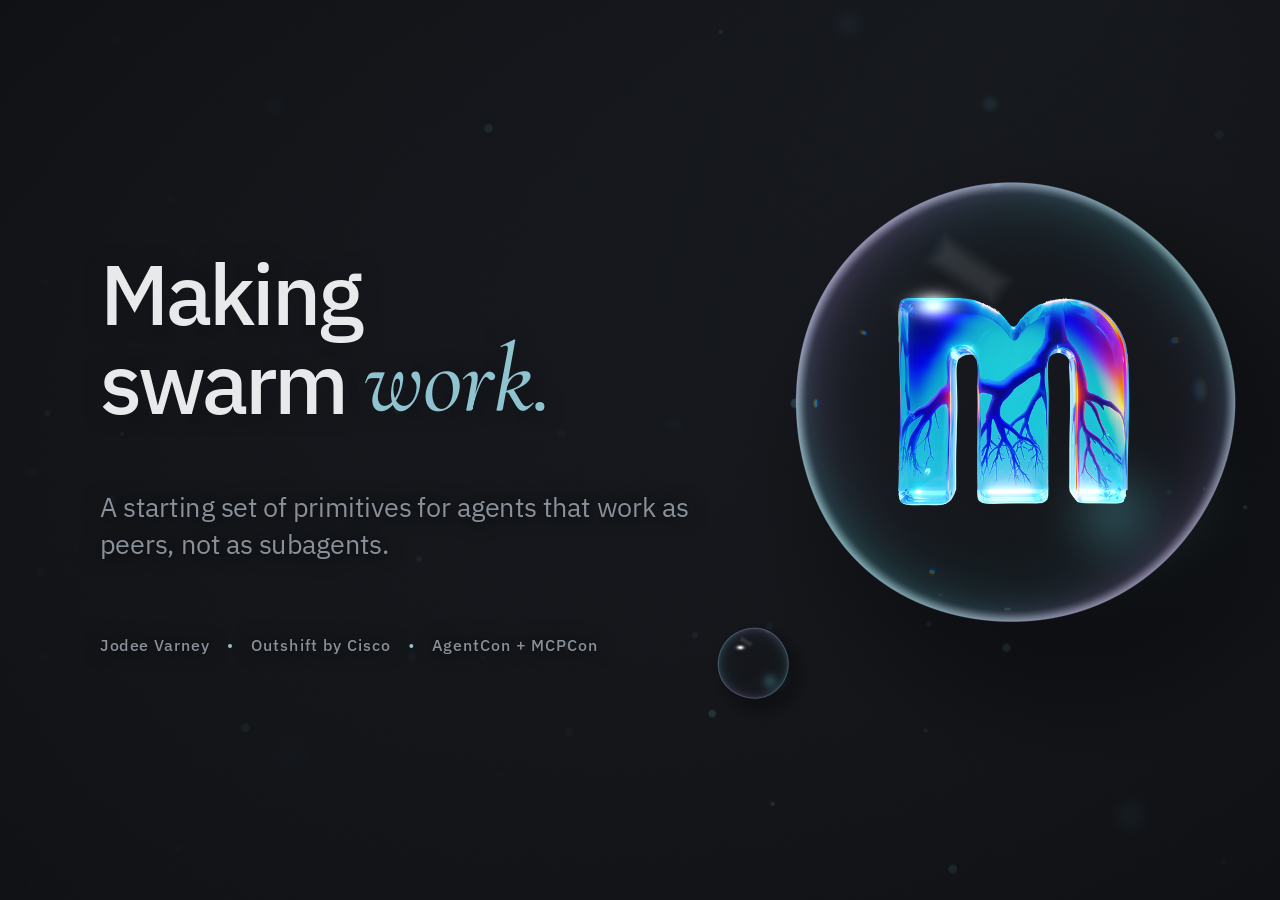
==== commit e907cefb: "Add backup slide: Accord and Concord test results" ====
--- a/agentcon/index.html
+++ b/agentcon/index.html
@@ -17,6 +17,11 @@
   .grid2.when { margin: 30px 0 24px; gap: 20px; }
   .grid2.when { grid-auto-rows: 1fr; }
   .grid2.when .box { min-height: 238px; padding: 36px 40px; gap: 12px; justify-content: center; }
+
+  .bk { margin: 34px 0 24px; gap: 24px; }
+  .bk .box { min-height: 0; padding: 34px 44px; }
+  .bk ul { margin: 14px 0 0; padding-left: 28px; font-size: 30px; line-height: 1.5; color: var(--muted); }
+  .bk li { margin-bottom: 8px; } .bk b { color: var(--accent); font-weight: 600; }
 
   /* Video and recap slides */
   .vid { margin: 30px auto 0; text-align: center; }
@@ -360,6 +365,36 @@
     </div>
     <aside class="notes"><p>Leave up during Q&A.</p></aside>
   </section>
+
+  <!-- Backup: how Accord and Concord tested (from AccordConcord_19Oct2026) -->
+  <section class="slide" data-title="Backup: how Accord and Concord tested">
+    <div class="kicker rise">Backup</div>
+    <h2 class="rise" style="margin-top:8px">How Accord and Concord <em>tested</em></h2>
+    <div class="grid2 bk" style="grid-template-columns: repeat(2, 1fr)">
+      <div class="box rise"><h3>Accord</h3>
+        <ul>
+          <li><b>83%</b> of runs lock a contract</li>
+          <li><b>99.5%</b> of locked terms used afterwards</li>
+          <li><b>81%</b> glossary uptake, <b>61%</b> visibly shape reasoning</li>
+          <li><b>379K</b> prompt tokens per run, 85% cache eligible</li>
+        </ul></div>
+      <div class="box rise"><h3>Concord</h3>
+        <ul>
+          <li><b>89%</b> of runs reach a decision</li>
+          <li><b>98%</b> of outcomes satisfactory, <b>93%</b> fair</li>
+          <li><b>0.86</b> average worst-off satisfaction, 0 to 3 repairs</li>
+          <li><b>876K</b> tokens per run, 87% cache eligible</li>
+        </ul></div>
+    </div>
+    <p class="flat-caption rise">SRE triage results from the L9 research. <em>Mycelium runs simplified versions.</em></p>
+    <aside class="notes">
+      <p>BACKUP. Source: AccordConcord_19Oct2026.pptx (Shift.forward(), Oct 27, 2026), slide 4, "L9 protocols". These are results on SRE triage for the full L9 protocols from the Internet of Cognition team.</p>
+      <p><b>Accord:</b> locks a contract in 83% of runs. 99.5% of the locked terms are used afterwards. 81% of the glossary is taken up by agents and 61% visibly shapes their reasoning. 379K prompt tokens per run, 85% cache eligible.</p>
+      <p><b>Concord:</b> reaches a decision in 89% of runs. 98% of outcomes are satisfactory and 93% fair. The worst-off agent averages 0.86 satisfaction, with 0 to 3 repairs. 876K tokens per run, 87% cache eligible. The source deck puts this at about 44 cents a run.</p>
+      <p><b>Caveat to say out loud:</b> Mycelium's Accord and Concord are simplified versions of these protocols, so these numbers don't transfer directly. For example, the L9 deck describes a locked Intent Contract, while Mycelium saves a shared summary that can be rerun and updated. The source deck also says both always converge and cost is known up front, which are claims about the full protocols.</p>
+      <p>Mycelium's own small test (five runs each, September 2026, per the L9 integration page): aligner and Concord reached agreement 5 of 5. Concord's median was 60 seconds against the aligner's 156. Concord's agreements landed right at the bar of 70.</p>
+    </aside>
+  </section>
 </main>
 
 <div class="progress"></div>
